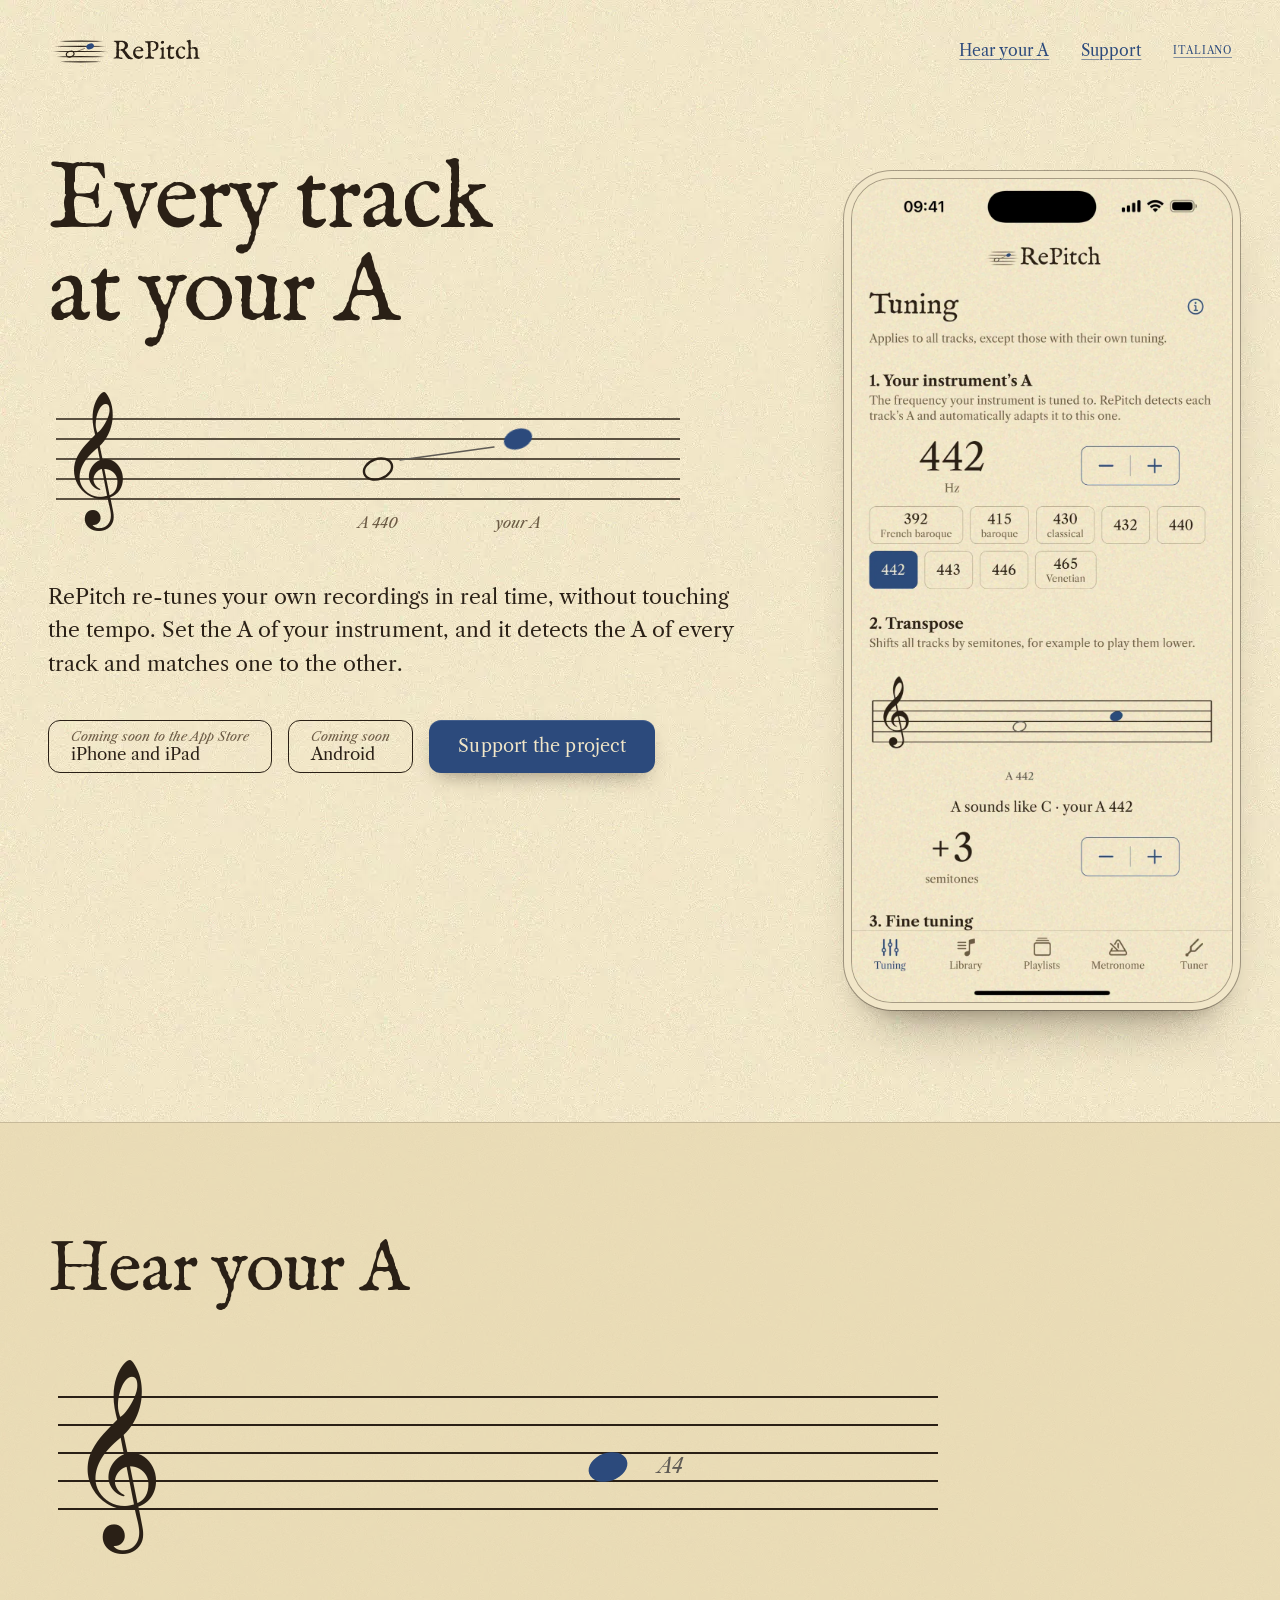
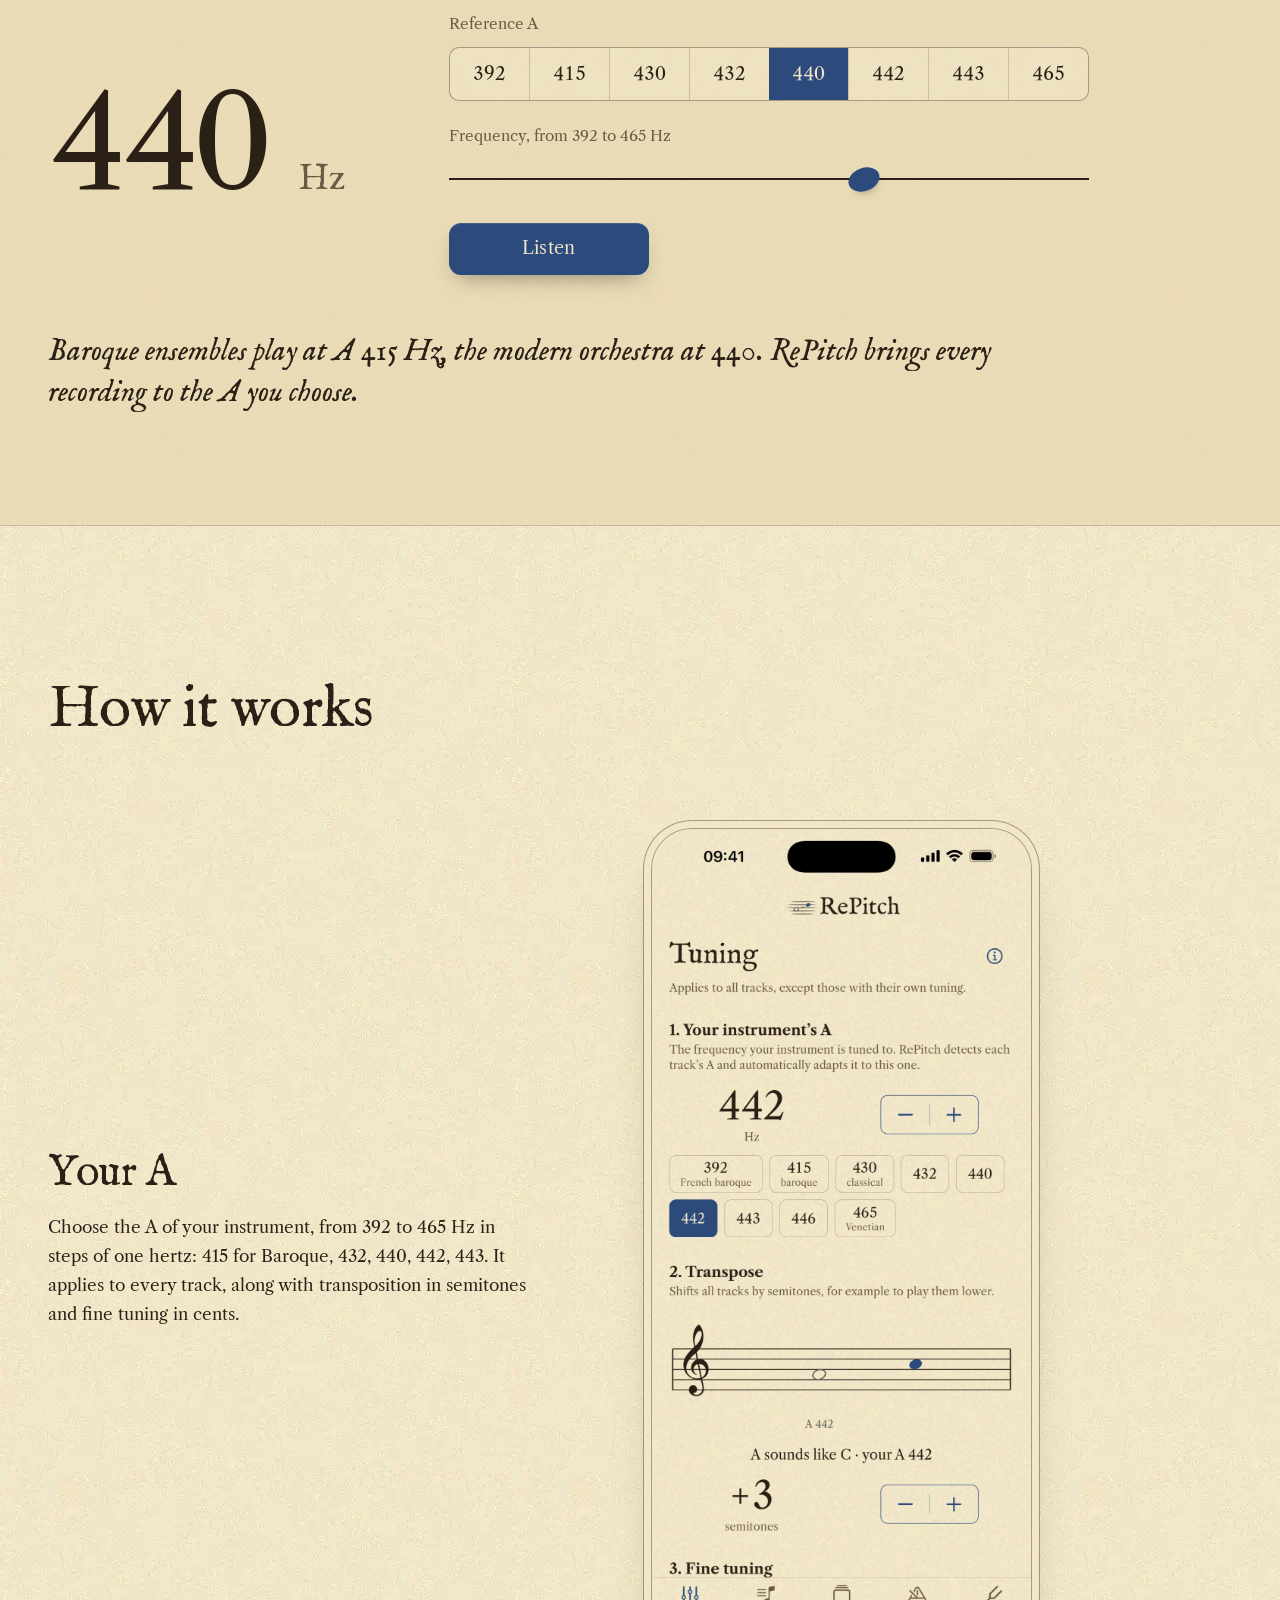
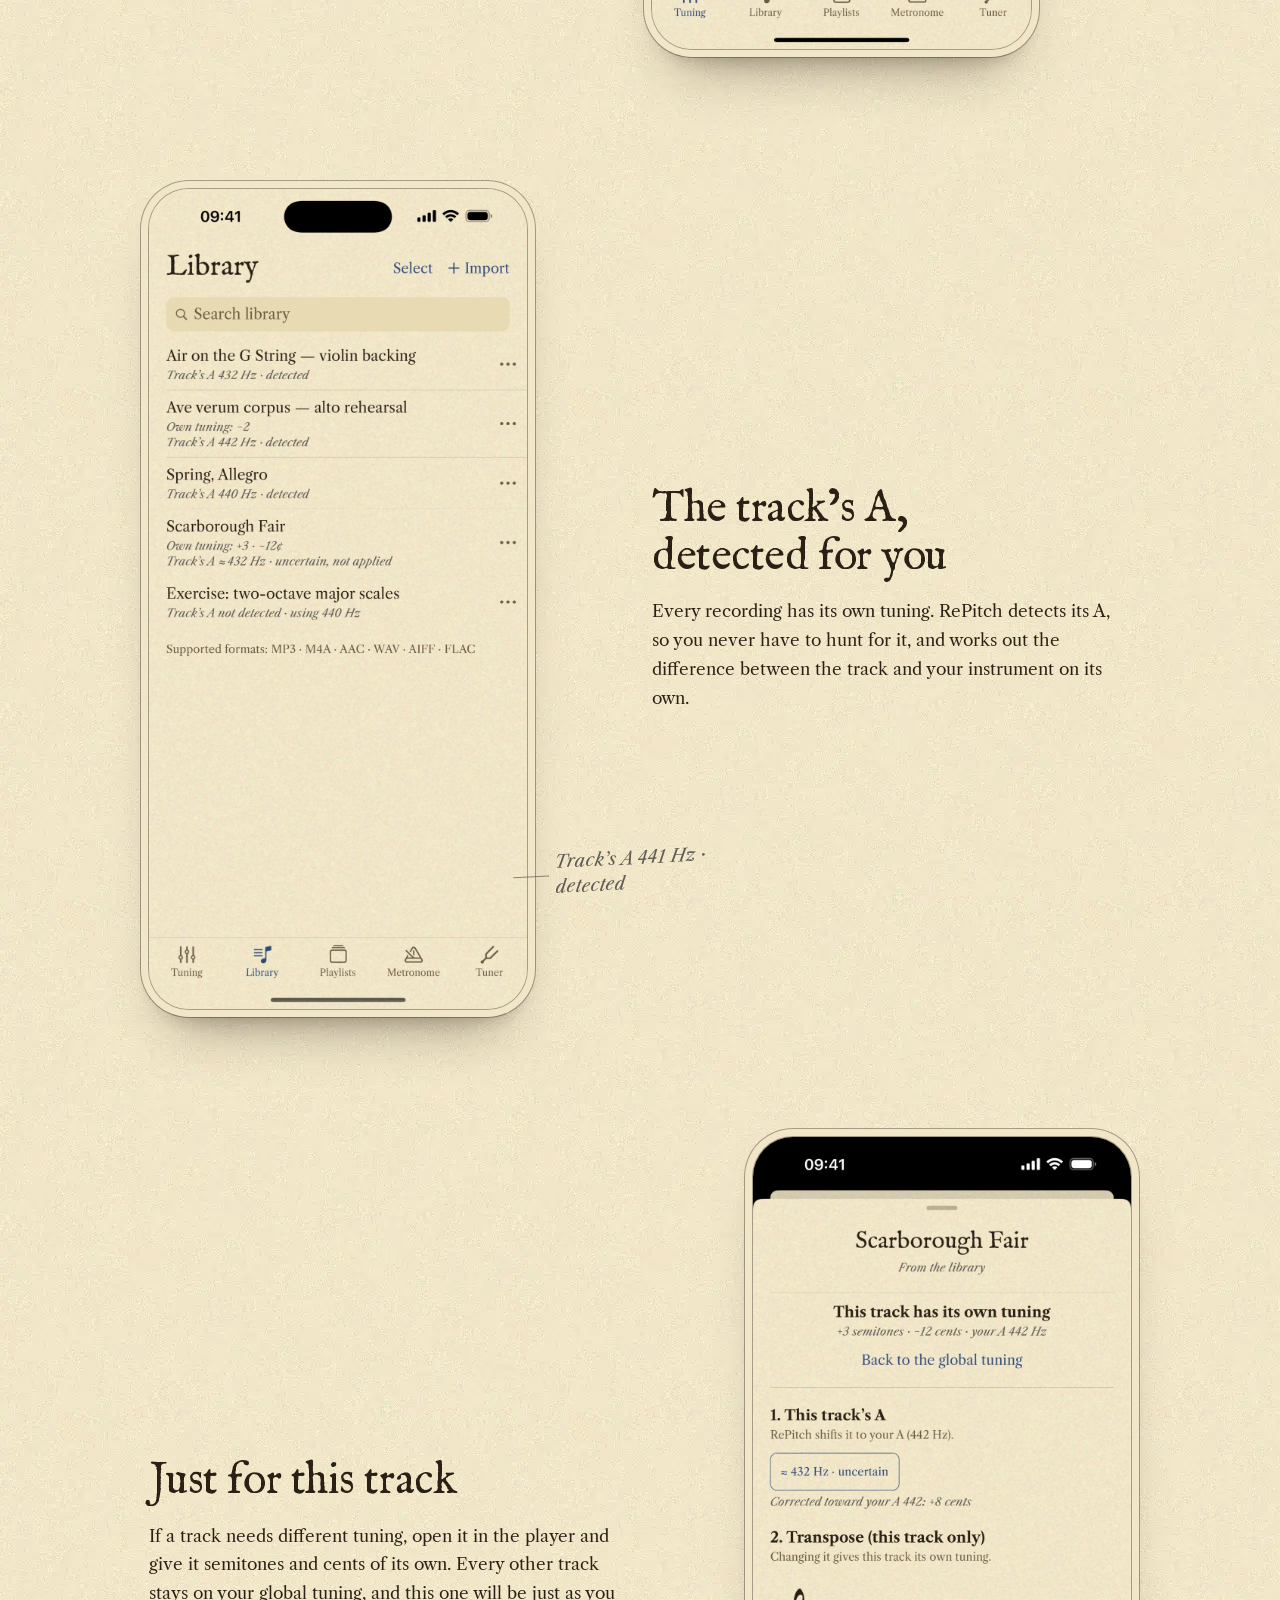
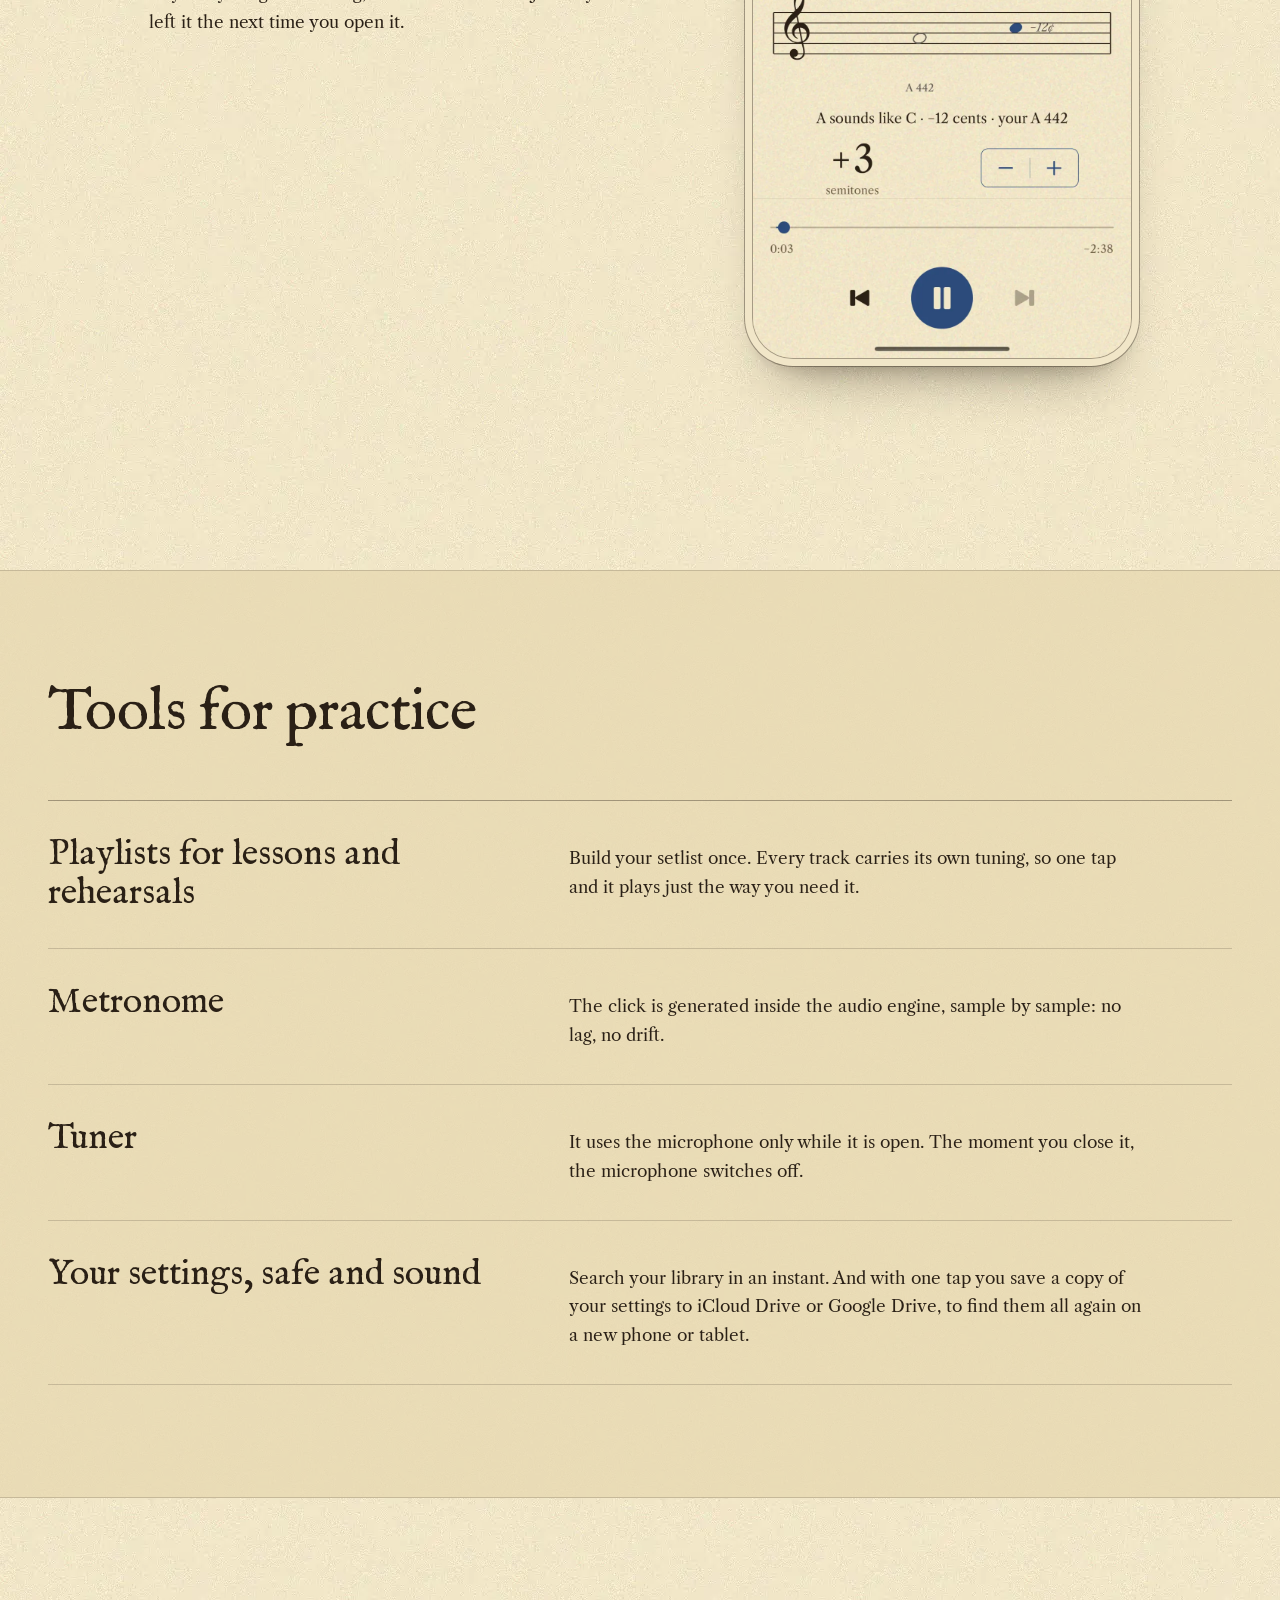
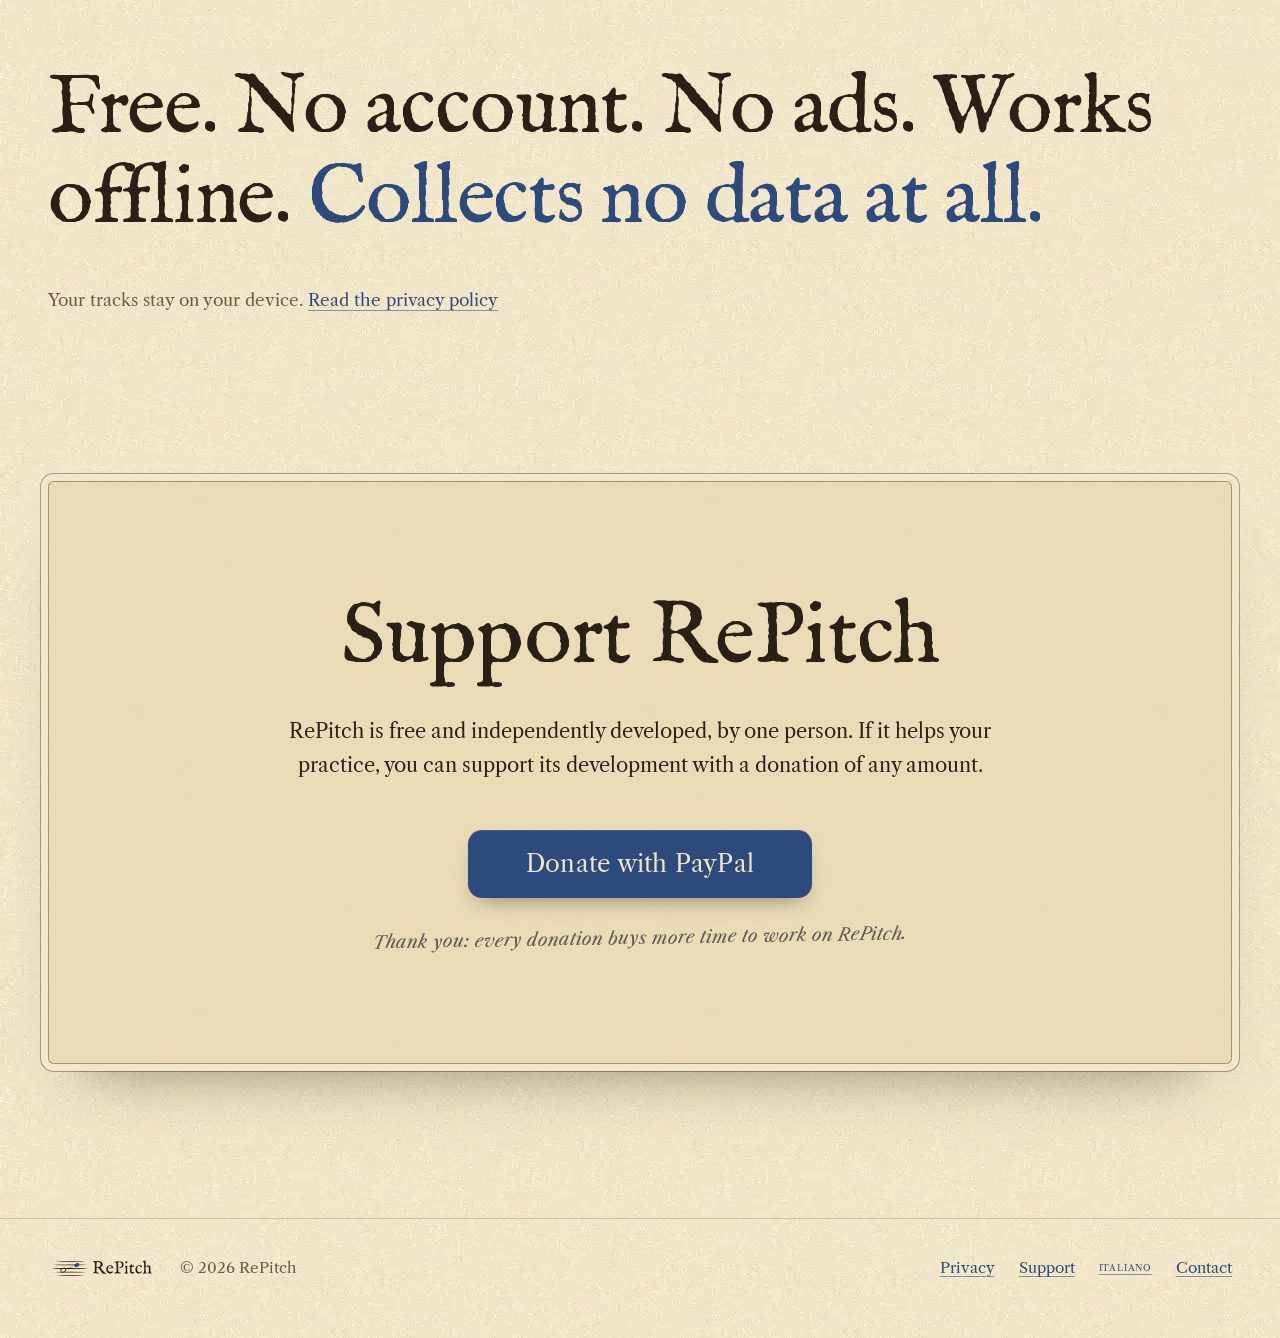
==== en/index.html @ 749bb919 "Aggiorna sito 2026-10-16" ====
<!doctype html>
<html lang="en" class="no-js">
<head>
<meta charset="utf-8">
<meta name="viewport" content="width=device-width, initial-scale=1">
<title>RePitch — Every track at your A</title>
<meta name="description" content="RePitch re-tunes your own recordings in real time, without touching the tempo. A free app for iPhone and iPad, no account needed. Coming soon to Android.">
<meta name="theme-color" content="#F1E6C8" media="(prefers-color-scheme: light)">
<meta name="theme-color" content="#1B1510" media="(prefers-color-scheme: dark)">
<meta name="color-scheme" content="light dark">

<!-- Open Graph / Twitter: social crawlers require ABSOLUTE URLs. -->
<meta property="og:type" content="website">
<meta property="og:locale" content="en_GB">
<meta property="og:locale:alternate" content="it_IT">
<meta property="og:site_name" content="RePitch">
<meta property="og:title" content="RePitch — Every track at your A">
<meta property="og:description" content="Re-tune your recordings to your instrument in real time, without touching the tempo. Coming soon to the App Store, and to Android.">
<meta property="og:url" content="https://re-pitch.it/en/">
<meta property="og:image" content="https://re-pitch.it/assets/social/og-image-en.png">
<meta property="og:image:width" content="1200">
<meta property="og:image:height" content="630">
<meta property="og:image:alt" content="Every track at your A — RePitch, coming soon to the App Store">
<meta name="twitter:card" content="summary_large_image">
<meta name="twitter:title" content="RePitch — Every track at your A">
<meta name="twitter:description" content="Re-tune your recordings to your instrument in real time, without touching the tempo.">
<meta name="twitter:image" content="https://re-pitch.it/assets/social/og-image-en.png">

<link rel="alternate" hreflang="it" href="https://re-pitch.it/">
<link rel="alternate" hreflang="en" href="https://re-pitch.it/en/">
<link rel="alternate" hreflang="x-default" href="https://re-pitch.it/en/">
<link rel="icon" href="../assets/favicon-48.png" sizes="48x48" type="image/png">
<link rel="icon" href="../assets/mark.svg" type="image/svg+xml">
<link rel="apple-touch-icon" href="../assets/apple-touch-icon.png">
<link rel="preload" href="../assets/fonts/fell.ttf" as="font" type="font/ttf" crossorigin>
<link rel="preload" href="../assets/fonts/caslon.ttf" as="font" type="font/ttf" crossorigin>
<link rel="stylesheet" href="../styles.css">
<script type="module" src="../main.js"></script>
</head>
<body>
<a class="skip" href="#contenuto">Skip to content</a>

<header class="top wrap">
  <a class="brand" href="./" aria-label="RePitch, home">
    <picture>
      <source srcset="../assets/logo-dark.svg" media="(prefers-color-scheme: dark)">
      <img src="../assets/logo.svg" alt="RePitch" width="1343" height="560">
    </picture>
  </a>
  <nav aria-label="Main">
    <a href="#ascolta">Hear your A</a>
    <a href="#sostieni">Support</a>
    <a class="lang-switch lang-top" href="../" lang="it" hreflang="it">Italiano</a>
  </nav>
</header>

<main id="contenuto">

<!-- 1. Apertura -->
<section class="hero wrap" aria-labelledby="titolo">
  <div class="hero-copy">
    <h1 id="titolo">Every track at your&nbsp;A</h1>

    <svg class="hero-staff" viewBox="0 0 640 160" role="img" aria-label="A musical staff: the note rises to the right pitch">
      <g class="lines" stroke="currentColor" stroke-width="1.6">
        <line x1="8" x2="632" y1="35" y2="35"/><line x1="8" x2="632" y1="55" y2="55"/><line x1="8" x2="632" y1="75" y2="75"/><line x1="8" x2="632" y1="95" y2="95"/><line x1="8" x2="632" y1="115" y2="115"/>
      </g>
      <text class="clef" x="22" y="115" font-size="80" fill="currentColor" aria-hidden="true">&#x1D11E;</text>
      <ellipse class="note-ref" cx="330" cy="85" rx="14.5" ry="10" transform="rotate(-20 330 85)" fill="none" stroke="currentColor" stroke-width="2.4"/>
      <line class="gliss" x1="352" y1="76" x2="446" y2="63" stroke="var(--pencil)" stroke-width="1.4" stroke-linecap="round"/>
      <g class="note-rise"><ellipse cx="470" cy="55" rx="14.5" ry="10" transform="rotate(-20 470 55)" fill="var(--blue)"/></g>
      <text class="staff-label" x="330" y="144" text-anchor="middle" font-size="15" fill="var(--sepia)">A 440</text>
      <text class="staff-label" x="470" y="144" text-anchor="middle" font-size="15" fill="var(--sepia)">your A</text>
    </svg>

    <p class="lead">RePitch re-tunes your own recordings in real time, without touching the tempo. Set the A of your instrument, and it detects the A of every track and matches one to the other.</p>

    <div class="actions">
      <p class="badge" role="note">
        <span class="badge-small">Coming soon to the App Store</span>
        <span class="badge-big">iPhone and iPad</span>
      </p>
      <p class="badge" role="note">
        <span class="badge-small">Coming soon</span>
        <span class="badge-big">Android</span>
      </p>
      <a class="btn btn-solid" href="https://paypal.me/matteofrige459" data-donate rel="noopener">Support the project</a>
    </div>
  </div>

  <figure class="phone hero-phone">
    <div class="frame">
      <picture>
        <source srcset="../assets/en-intonazione-tab-dark.webp" media="(prefers-color-scheme: dark)">
        <img src="../assets/en-intonazione-tab-light.webp" width="1000" height="2173" alt="RePitch’s Tuning screen: your A at 442 Hz, the reference presets, the staff and a transposition of +3 semitones." fetchpriority="high">
      </picture>
    </div>
  </figure>
</section>

<!-- 2. Firma interattiva -->
<section id="ascolta" class="sign band" aria-labelledby="t-ascolta" data-la>
  <div class="wrap">
    <h2 id="t-ascolta">Hear your&nbsp;A</h2>

    <svg class="sign-staff" viewBox="0 0 900 232" role="img" aria-label="A staff with a treble clef and the note A">
      <g stroke="currentColor" stroke-width="2">
        <line x1="10" x2="890" y1="50" y2="50"/><line x1="10" x2="890" y1="78" y2="78"/><line x1="10" x2="890" y1="106" y2="106"/><line x1="10" x2="890" y1="134" y2="134"/><line x1="10" x2="890" y1="162" y2="162"/>
      </g>
      <text class="clef" x="34" y="162" font-size="112" fill="currentColor" aria-hidden="true">&#x1D11E;</text>
      <g data-la-note>
        <ellipse cx="560" cy="120" rx="20" ry="14" transform="rotate(-20 560 120)" fill="var(--blue)"/>
        <text class="staff-label" x="610" y="126" font-size="20" fill="var(--pencil)" font-style="italic">A4</text>
      </g>
    </svg>

    <div class="sign-ui">
      <div class="sign-value">
        <output for="la-slider" data-la-value aria-live="off">440</output>
        <span class="unit">Hz</span>
      </div>

      <div class="sign-controls">
        <fieldset class="presets">
          <legend>Reference A</legend>
          <div class="seg">
            <input type="radio" name="la-preset" id="p392" value="392"><label for="p392">392</label>
            <input type="radio" name="la-preset" id="p415" value="415"><label for="p415">415</label>
            <input type="radio" name="la-preset" id="p430" value="430"><label for="p430">430</label>
            <input type="radio" name="la-preset" id="p432" value="432"><label for="p432">432</label>
            <input type="radio" name="la-preset" id="p440" value="440" checked><label for="p440">440</label>
            <input type="radio" name="la-preset" id="p442" value="442"><label for="p442">442</label>
            <input type="radio" name="la-preset" id="p443" value="443"><label for="p443">443</label>
            <input type="radio" name="la-preset" id="p465" value="465"><label for="p465">465</label>
          </div>
        </fieldset>

        <div class="slider-row">
          <label for="la-slider">Frequency, from 392 to 465 Hz</label>
          <input id="la-slider" data-la-slider type="range" min="392" max="465" step="1" value="440">
        </div>

        <button type="button" class="btn btn-solid btn-play js-only" data-la-play data-label-play="Listen" data-label-stop="Stop" aria-pressed="false">Listen</button>
      </div>
    </div>

    <p class="sign-line">Baroque ensembles play at A 415 Hz, the modern orchestra at 440. RePitch brings every recording to the A you choose.</p>
  </div>
</section>

<!-- 3. Come funziona -->
<section id="come-funziona" class="steps wrap" aria-labelledby="t-come">
  <h2 id="t-come" class="section-title">How it works</h2>

  <article class="step step-a">
    <div class="step-text">
      <h3>Your A</h3>
      <p>Choose the A of your instrument, from 392 to 465&nbsp;Hz in steps of one hertz: 415 for Baroque, 432, 440, 442, 443. It applies to every track, along with transposition in semitones and fine tuning in cents.</p>
    </div>
    <figure class="phone">
      <div class="frame">
        <picture>
          <source srcset="../assets/en-intonazione-tab-dark.webp" media="(prefers-color-scheme: dark)">
          <img src="../assets/en-intonazione-tab-light.webp" width="1000" height="2173" alt="The reference A of 442 Hz selected on the Tuning screen." loading="lazy">
        </picture>
      </div>
    </figure>
  </article>

  <article class="step step-b">
    <figure class="phone">
      <div class="frame">
        <picture>
          <source srcset="../assets/en-libreria-dark.webp" media="(prefers-color-scheme: dark)">
          <img src="../assets/en-libreria-light.webp" width="1000" height="2173" alt="RePitch’s Library with the imported tracks and, next to each one, the A detected in that track." loading="lazy">
        </picture>
      </div>
      <p class="pencil pencil-note" aria-hidden="false">Track’s A 441&nbsp;Hz · detected</p>
    </figure>
    <div class="step-text">
      <h3>The track’s A, detected for you</h3>
      <p>Every recording has its own tuning. RePitch detects its A, so you never have to hunt for it, and works out the difference between the track and your instrument on its own.</p>
    </div>
  </article>

  <article class="step step-c">
    <div class="step-text">
      <h3>Just for this track</h3>
      <p>If a track needs different tuning, open it in the player and give it semitones and cents of its own. Every other track stays on your global tuning, and this one will be just as you left it the next time you open it.</p>
    </div>
    <figure class="phone">
      <div class="frame">
        <picture>
          <source srcset="../assets/en-player-dark.webp" media="(prefers-color-scheme: dark)">
          <img src="../assets/en-player-light.webp" width="1000" height="2173" alt="The player for a track with its own settings: its detected A of about 432 Hz (uncertain), transposed +3 semitones and −12 cents." loading="lazy">
        </picture>
      </div>
    </figure>
  </article>
</section>

<!-- 4. Tools for practice -->
<section class="tools band" aria-labelledby="t-studio">
  <div class="wrap">
    <h2 id="t-studio" class="section-title">Tools for practice</h2>
    <dl class="ledger">
      <div>
        <dt>Playlists for lessons and rehearsals</dt>
        <dd>Build your setlist once. Every track carries its own tuning, so one tap and it plays just the way you need it.</dd>
      </div>
      <div>
        <dt>Metronome</dt>
        <dd>The click is generated inside the audio engine, sample by sample: no lag, no drift.</dd>
      </div>
      <div>
        <dt>Tuner</dt>
        <dd>It uses the microphone only while it is open. The moment you close it, the microphone switches off.</dd>
      </div>
      <div>
        <dt>Your settings, safe and sound</dt>
        <dd>Search your library in an instant. And with one tap you save a copy of your settings to iCloud Drive or Google Drive, to find them all again on a new phone or tablet.</dd>
      </div>
    </dl>
  </div>
</section>

<!-- 5. Rispetto -->
<section class="respect wrap" aria-labelledby="t-rispetto">
  <h2 id="t-rispetto" class="visually-hidden">How RePitch treats you</h2>
  <p class="respect-big">Free. No account. No ads. Works offline. <span>Collects no data at all.</span></p>
  <p class="respect-small">Your tracks stay on your device. <a href="privacy.html">Read the privacy policy</a></p>
</section>

<!-- 6. Support -->
<section id="sostieni" class="support wrap" aria-labelledby="t-sostieni">
  <div class="plaque">
    <h2 id="t-sostieni">Support RePitch</h2>
    <p class="support-text">RePitch is free and independently developed, by one person. If it helps your practice, you can support its development with a donation of any amount.</p>
    <a class="btn btn-solid btn-big" href="https://paypal.me/matteofrige459" data-donate rel="noopener">Donate with PayPal</a>
    <p class="pencil">Thank you: every donation buys more time to work on RePitch.</p>
  </div>
</section>

</main>

<footer class="foot wrap">
  <a class="brand brand-small" href="./" aria-label="RePitch, home">
    <picture>
      <source srcset="../assets/logo-dark.svg" media="(prefers-color-scheme: dark)">
      <img src="../assets/logo.svg" alt="RePitch" width="1343" height="560" loading="lazy">
    </picture>
  </a>
  <p>© 2026 RePitch</p>
  <nav aria-label="Legal and contact">
    <a href="privacy.html">Privacy</a>
    <a href="support.html">Support</a>
    <a class="lang-switch" href="../" lang="it" hreflang="it">Italiano</a>
    <a href="mailto:info@re-pitch.it" data-contact>Contact</a>
  </nav>
</footer>

</body>
</html>
---- styles.css ----
/* RePitch — carta da musica invecchiata, inchiostro d'incisione, un solo accento blu Henle. */
@font-face { font-family: "IM Fell English"; src: url(assets/fonts/fell.ttf) format("truetype"); font-weight: 400; font-style: normal; font-display: swap; }
@font-face { font-family: "IM Fell English"; src: url(assets/fonts/fell-italic.ttf) format("truetype"); font-weight: 400; font-style: italic; font-display: swap; }
@font-face { font-family: "Libre Caslon Text"; src: url(assets/fonts/caslon.ttf) format("truetype"); font-weight: 400; font-style: normal; font-display: swap; }
@font-face { font-family: "Libre Caslon Text"; src: url(assets/fonts/caslon-italic.ttf) format("truetype"); font-weight: 400; font-style: italic; font-display: swap; }
@font-face { font-family: "Libre Caslon Text"; src: url(assets/fonts/caslon-bold.ttf) format("truetype"); font-weight: 700; font-style: normal; font-display: swap; }
@font-face { font-family: "Noto Music"; src: url(assets/fonts/music.ttf) format("truetype"); font-display: block; }

:root {
  --paper: #F1E6C8;
  --plate: #E8D9B3;
  --ink: #2A2016;
  --sepia: #6B5A44;
  --blue: #2C4A7C;
  --on-blue: #F1E6C8;
  --pencil: #5E5A54;
  --rule: rgba(42, 32, 22, .38);
  --rule-soft: rgba(42, 32, 22, .18);
  --shadow: rgba(42, 32, 22, .5);
  --grain: url(assets/grain-light.webp);

  --fell: "IM Fell English", "Iowan Old Style", Georgia, serif;
  --caslon: "Libre Caslon Text", "Iowan Old Style", Georgia, serif;
  --gutter: clamp(16px, 4vw, 48px);
  --max: 1240px;
  --ease: cubic-bezier(.16, 1, .3, 1);
  color-scheme: light;
}
@media (prefers-color-scheme: dark) {
  :root {
    --paper: #1B1510;
    --plate: #261E16;
    --ink: #EBDDBA;
    --sepia: #B5A584;
    --blue: #9DB4DD;
    --on-blue: #1B1510;
    --pencil: #A39C90;
    --rule: rgba(235, 221, 186, .34);
    --rule-soft: rgba(235, 221, 186, .16);
    --shadow: rgba(0, 0, 0, .75);
    --grain: url(assets/grain-dark.webp);
    color-scheme: dark;
  }
}

*, *::before, *::after { box-sizing: border-box; }
html { -webkit-text-size-adjust: 100%; scroll-behavior: smooth; scroll-padding-top: 24px; scrollbar-color: var(--sepia) var(--paper); scrollbar-width: thin; }
body {
  margin: 0;
  background: var(--paper) var(--grain) repeat top left / 512px 512px;
  color: var(--ink);
  font: 400 1.0625rem/1.7 var(--caslon);
  font-variant-numeric: lining-nums;
  overflow-x: hidden;
  text-rendering: optimizeLegibility;
}
img, svg { display: block; max-width: 100%; height: auto; }
.visually-hidden { position: absolute; width: 1px; height: 1px; overflow: hidden; clip-path: inset(50%); white-space: nowrap; }
.wrap { width: 100%; max-width: calc(var(--max) + 2 * var(--gutter)); margin-inline: auto; padding-inline: var(--gutter); }

/* Superfici del browser, tematizzate */
::selection { background: var(--blue); color: var(--on-blue); }
:focus-visible { outline: 2px solid var(--blue); outline-offset: 4px; border-radius: 3px; }
a { color: var(--blue); text-decoration-line: underline; text-decoration-thickness: 1px; text-underline-offset: .22em; text-decoration-color: color-mix(in srgb, var(--blue) 55%, transparent); }
a:hover { text-decoration-thickness: 2px; text-decoration-color: currentColor; }
.skip { position: absolute; left: var(--gutter); top: -60px; background: var(--blue); color: var(--on-blue); padding: .6em 1em; z-index: 10; text-decoration: none; }
.skip:focus { top: 12px; }

h1, h2, h3 { font-family: var(--fell); font-weight: 400; margin: 0; text-wrap: balance; letter-spacing: -.01em; }
p { margin: 0; }

/* --- Testata -------------------------------------------------------------- */
.top { display: flex; align-items: center; justify-content: space-between; gap: 16px; padding-block: 20px 8px; }
.brand { display: block; width: clamp(120px, 14vw, 152px); text-decoration: none; }
.brand img { width: 100%; }
.brand-small { width: 104px; }
.top nav { display: flex; gap: clamp(14px, 3vw, 32px); font-size: .98rem; }

/* Selettore di lingua: nella testata sparisce sugli schermi stretti (resta nel piede). */
.lang-switch { letter-spacing: .06em; font-size: .88em; font-variant-caps: all-small-caps; }
@media (max-width: 560px) { .top .lang-top { display: none; } }

/* --- Bottoni ---------------------------------------------------------------- */
.btn {
  display: inline-flex; align-items: center; justify-content: center;
  min-height: 52px; padding: .55em 1.6em;
  font: 400 1.125rem/1.2 var(--caslon); letter-spacing: .01em;
  border: 0; border-radius: 12px; cursor: pointer; text-decoration: none;
  transition: transform .35s var(--ease), box-shadow .35s var(--ease), background-color .2s;
}
.btn-solid { background: var(--blue); color: var(--on-blue); box-shadow: 0 1px 0 rgba(255,255,255,.12) inset, 0 10px 22px -10px var(--shadow); }
.btn-solid:hover { transform: translateY(-2px); box-shadow: 0 1px 0 rgba(255,255,255,.12) inset, 0 16px 28px -12px var(--shadow); text-decoration: none; }
.btn-solid:active { transform: translateY(0); box-shadow: 0 6px 12px -8px var(--shadow); }
.btn-solid:focus-visible { outline-color: var(--ink); }
.btn-big { min-height: 68px; padding-inline: 2.4em; font-size: clamp(1.25rem, 3vw, 1.5rem); border-radius: 14px; }

/* Stato "presto disponibile": un'etichetta, non un download */
.badge { display: inline-flex; flex-direction: column; justify-content: center; min-height: 52px; padding: .45em 1.3em; border: 1px solid var(--ink); border-radius: 12px; line-height: 1.2; color: var(--ink); cursor: default; user-select: none; }
.badge-small { font-style: italic; font-size: .8rem; color: var(--sepia); }
.badge-big { font-size: 1.05rem; }

/* --- Apertura -------------------------------------------------------------- */
.hero { display: grid; gap: clamp(32px, 6vw, 72px); padding-block: clamp(32px, 6vw, 72px) clamp(64px, 10vw, 128px); align-items: start; }
.hero h1 { font-size: clamp(3.25rem, 11.5vw, 6rem); line-height: .96; letter-spacing: -.02em; max-width: 9em; }
.hero-staff { margin-top: clamp(28px, 4vw, 44px); width: 100%; max-width: 640px; color: var(--ink); overflow: visible; }
.hero-staff .clef, .sign-staff .clef { font-family: "Noto Music", serif; }
.hero-staff .staff-label, .sign-staff .staff-label { font-family: var(--caslon); font-style: italic; }
.lead { margin-top: clamp(24px, 3vw, 36px); font-size: clamp(1.125rem, 2.2vw, 1.3125rem); line-height: 1.6; max-width: 36em; color: var(--ink); }
.actions { margin-top: clamp(28px, 4vw, 40px); display: flex; flex-wrap: wrap; gap: 14px 16px; align-items: stretch; }
.hero-phone { justify-self: center; width: min(78%, 360px); }

/* Cornice sottile incisa */
.phone { margin: 0; }
.frame {
  border-radius: 40px; overflow: hidden; background: var(--plate);
  box-shadow:
    0 0 0 1px var(--rule),
    0 0 0 8px var(--paper),
    0 0 0 9px var(--rule),
    0 36px 56px -26px var(--shadow),
    0 14px 24px -14px var(--shadow);
}
.frame img { width: 100%; height: auto; aspect-ratio: 1000 / 2166; }

/* L'unico movimento d'autore: la nota sale fino all'altezza giusta */
@keyframes rise { from { transform: translateY(30px); } to { transform: translateY(0); } }
@keyframes ink-in { from { opacity: 0; } to { opacity: 1; } }
.hero-staff .note-rise { animation: rise 1.7s var(--ease) .45s both; }
.hero-staff .gliss { animation: ink-in .9s ease-out 1.5s both; }
@media (prefers-reduced-motion: reduce) {
  .hero-staff .note-rise, .hero-staff .gliss { animation: none; }
  html { scroll-behavior: auto; }
  .btn { transition: none; }
}

@media (min-width: 900px) {
  .hero { grid-template-columns: minmax(0, 7fr) minmax(0, 4fr); column-gap: clamp(48px, 7vw, 112px); padding-top: clamp(40px, 5vw, 72px); }
  .hero-phone { width: 100%; max-width: 380px; justify-self: end; margin-top: 16px; transform: translateY(8px); }
}

/* --- Sezioni a fascia (piastra) ------------------------------------------------ */
.band { background: color-mix(in srgb, var(--plate) 82%, transparent); border-block: 1px solid var(--rule-soft); }
.section-title { font-size: clamp(2.25rem, 6.5vw, 3.75rem); line-height: 1.02; }

/* --- Ascolta il tuo La --------------------------------------------------------------------------- */
.sign { padding-block: clamp(56px, 9vw, 112px); }
.sign h2 { font-size: clamp(2.5rem, 8vw, 4.5rem); line-height: 1; }
.sign-staff { width: 100%; max-width: 900px; margin: clamp(20px, 4vw, 40px) 0 0; color: var(--ink); overflow: visible; }
.sign-ui { display: grid; gap: clamp(24px, 4vw, 48px); margin-top: clamp(16px, 3vw, 32px); align-items: center; }
.sign-value { display: flex; align-items: baseline; gap: .25em; line-height: .9; }
.sign-value output { font-family: var(--caslon); font-variant-numeric: lining-nums tabular-nums; font-size: clamp(4.5rem, 20vw, 8rem); letter-spacing: -.03em; min-width: 3ch; }
.sign-value .unit { font-family: var(--fell); font-size: clamp(1.5rem, 5vw, 2.25rem); color: var(--sepia); }
.sign-controls { display: grid; gap: 22px; max-width: 640px; }
fieldset { margin: 0; padding: 0; border: 0; min-width: 0; }
legend { padding: 0; margin-bottom: 10px; font-size: .95rem; color: var(--sepia); }

/* Segmenti come nell'app: la scelta attiva è piena di blu */
.seg { position: relative; display: grid; grid-template-columns: repeat(4, 1fr); border: 1px solid var(--rule); border-radius: 10px; overflow: hidden; background: color-mix(in srgb, var(--paper) 60%, transparent); }
.seg input { position: absolute; opacity: 0; pointer-events: none; }
.seg label { display: flex; align-items: center; justify-content: center; min-height: 52px; font-variant-numeric: lining-nums tabular-nums; font-size: 1.125rem; cursor: pointer; border-top: 1px solid var(--rule-soft); border-left: 1px solid var(--rule-soft); transition: background-color .2s, color .2s; user-select: none; }
.seg label:nth-of-type(-n+4) { border-top: 0; }
.seg label:nth-of-type(4n+1) { border-left: 0; }
.seg label:hover { background: color-mix(in srgb, var(--blue) 12%, transparent); }
.seg input:checked + label { background: var(--blue); color: var(--on-blue); }
.seg input:focus-visible + label { outline: 2px solid var(--ink); outline-offset: -4px; border-radius: 6px; }
@media (min-width: 640px) {
  .seg { grid-template-columns: repeat(8, 1fr); }
  .seg label { border-top: 0; border-left: 1px solid var(--rule-soft); }
  .seg label:first-of-type { border-left: 0; }
}

.slider-row { display: grid; gap: 8px; }
.slider-row label { font-size: .95rem; color: var(--sepia); }
input[type=range] { -webkit-appearance: none; appearance: none; width: 100%; height: 44px; background: transparent; cursor: pointer; margin: 0; }
input[type=range]::-webkit-slider-runnable-track { height: 2px; background: var(--ink); }
input[type=range]::-moz-range-track { height: 2px; background: var(--ink); }
input[type=range]::-webkit-slider-thumb { -webkit-appearance: none; width: 32px; height: 23px; margin-top: -10.5px; border-radius: 50%; background: var(--blue); border: 0; box-shadow: 0 6px 10px -6px var(--shadow); transform: rotate(-20deg); }
input[type=range]::-moz-range-thumb { width: 32px; height: 23px; border-radius: 50%; background: var(--blue); border: 0; box-shadow: 0 6px 10px -6px var(--shadow); }
input[type=range]:focus-visible { outline: 2px solid var(--blue); outline-offset: 2px; }
.btn-play { justify-self: start; min-width: 200px; }
.no-js .js-only { display: none; }
.sign-line { margin-top: clamp(32px, 5vw, 56px); max-width: 34em; font-family: var(--fell); font-size: clamp(1.4rem, 3.4vw, 1.9rem); line-height: 1.35; font-style: italic; color: var(--ink); }
@media (min-width: 900px) {
  .sign-ui { grid-template-columns: auto 1fr; column-gap: clamp(48px, 8vw, 120px); }
}

/* --- Come funziona --------------------------------------------------------------------------- */
.steps { padding-block: clamp(72px, 12vw, 160px) clamp(32px, 6vw, 72px); }
.steps .section-title { margin-bottom: clamp(40px, 7vw, 88px); }
.step { display: grid; gap: 28px; margin-bottom: clamp(64px, 11vw, 140px); align-items: center; }
.step h3 { font-size: clamp(1.9rem, 5vw, 2.75rem); line-height: 1.08; margin-bottom: 16px; }
.step-text p { max-width: 34em; }
.step .phone { width: min(78%, 340px); justify-self: center; position: relative; }
.pencil { font-style: italic; color: var(--pencil); transform: rotate(-1.5deg); transform-origin: left center; font-size: 1.1rem; line-height: 1.4; }
.pencil-note { margin-top: 28px; text-align: center; transform-origin: center; }
.pencil-note::before { content: ""; display: block; width: 1px; height: 22px; margin: 0 auto 8px; background: var(--pencil); opacity: .7; transform: rotate(8deg); }
@media (min-width: 900px) {
  .step { grid-template-columns: repeat(12, 1fr); column-gap: 24px; }
  .step-text { align-self: center; }
  .step-a .step-text { grid-column: 1 / span 5; grid-row: 1; }
  .step-a .phone { grid-column: 7 / span 4; grid-row: 1; width: 100%; justify-self: stretch; }
  .step-b .phone { grid-column: 2 / span 4; grid-row: 1; width: 100%; justify-self: stretch; }
  .step-b .step-text { grid-column: 7 / span 5; grid-row: 1; }
  .step-c .step-text { grid-column: 2 / span 5; grid-row: 1; }
  .step-c .phone { grid-column: 8 / span 4; grid-row: 1; width: 100%; justify-self: stretch; }
  .step-b { margin-block: clamp(80px, 10vw, 140px); }
  .step-b .pencil-note { position: absolute; left: 100%; bottom: 14%; width: 11em; margin: 0 0 0 28px; text-align: left; transform: rotate(-3deg); }
  .step-b .pencil-note::before { display: none; }
  .step-b .pencil-note::after { content: ""; position: absolute; right: 100%; top: 50%; width: 36px; height: 1px; margin-right: 6px; background: var(--pencil); opacity: .7; }
}

/* --- Strumenti per lo studio ---------------------------------------------------------------------- */
.tools { padding-block: clamp(56px, 9vw, 112px); }
.ledger { margin: clamp(32px, 5vw, 56px) 0 0; border-top: 1px solid var(--rule); }
.ledger > div { display: grid; gap: 8px 48px; padding-block: clamp(22px, 3vw, 34px); border-bottom: 1px solid var(--rule-soft); }
.ledger dt { font-family: var(--fell); font-size: clamp(1.6rem, 3.6vw, 2.25rem); line-height: 1.1; }
.ledger dd { margin: 0; max-width: 34em; }
@media (min-width: 900px) { .ledger > div { grid-template-columns: 5fr 7fr; align-items: baseline; } }

/* --- Rispetto ---------------------------------------------------------------------------------------- */
.respect { padding-block: clamp(80px, 13vw, 176px); }
.respect-big { font-family: var(--fell); font-size: clamp(2.25rem, 7.6vw, 5.25rem); line-height: 1.08; letter-spacing: -.015em; max-width: 14em; text-wrap: balance; }
.respect-big span { color: var(--blue); }
.respect-small { margin-top: clamp(24px, 4vw, 40px); color: var(--sepia); }

/* --- Sostieni ----------------------------------------------------------------------------------------- */
.support { padding-block: 0 clamp(72px, 12vw, 160px); }
.plaque {
  position: relative; text-align: center; padding: clamp(44px, 9vw, 112px) clamp(20px, 6vw, 80px);
  background: color-mix(in srgb, var(--plate) 78%, transparent);
  border: 1px solid var(--rule); border-radius: 6px;
  box-shadow: 0 0 0 7px var(--paper), 0 0 0 8px var(--rule), 0 40px 60px -36px var(--shadow);
}
.plaque h2 { font-size: clamp(2.75rem, 9vw, 5.5rem); line-height: 1; }
.support-text { max-width: 36em; margin: clamp(20px, 3vw, 32px) auto clamp(32px, 5vw, 48px); font-size: clamp(1.125rem, 2.2vw, 1.25rem); }
.plaque .pencil { margin-top: 28px; transform-origin: center; transform: rotate(-1deg); }

/* --- Piede ------------------------------------------------------------------------------------------------------- */
.foot { display: flex; flex-wrap: wrap; align-items: center; gap: 16px 28px; padding-block: 28px 48px; border-top: 1px solid var(--rule-soft); font-size: .95rem; color: var(--sepia); }
.foot nav { display: flex; gap: 24px; margin-left: auto; }

/* --- Pagina privacy ------------------------------------------------------------------------------------------- */
.doc { padding-block: clamp(32px, 6vw, 72px) clamp(56px, 9vw, 112px); }
.doc > * { max-width: 40rem; }
.doc h1 { font-size: clamp(3rem, 9vw, 4.5rem); line-height: 1; }
.doc h2 { font-size: clamp(1.6rem, 4vw, 2.1rem); margin: clamp(32px, 5vw, 48px) 0 10px; }
.doc-date { color: var(--sepia); font-style: italic; margin-top: 10px; }
.doc-lead { font-family: var(--fell); font-size: clamp(1.4rem, 3.5vw, 1.8rem); line-height: 1.35; margin-top: clamp(24px, 4vw, 36px); }

/* --- Domande frequenti (pagina supporto) ----------------------------------------------------------------------- */
.faq { border-top: 1px solid var(--rule); max-width: 40rem; }
.faq details { border-bottom: 1px solid var(--rule-soft); padding-block: 14px; }
.faq summary { cursor: pointer; font-family: var(--fell); font-size: clamp(1.2rem, 3vw, 1.45rem); line-height: 1.25; }
.faq summary:focus-visible { outline: 2px solid var(--blue); outline-offset: 4px; }
.faq details p { margin-top: 10px; }

@media (max-width: 420px) {
  .actions > * { width: 100%; }
  .badge { align-items: flex-start; }
}
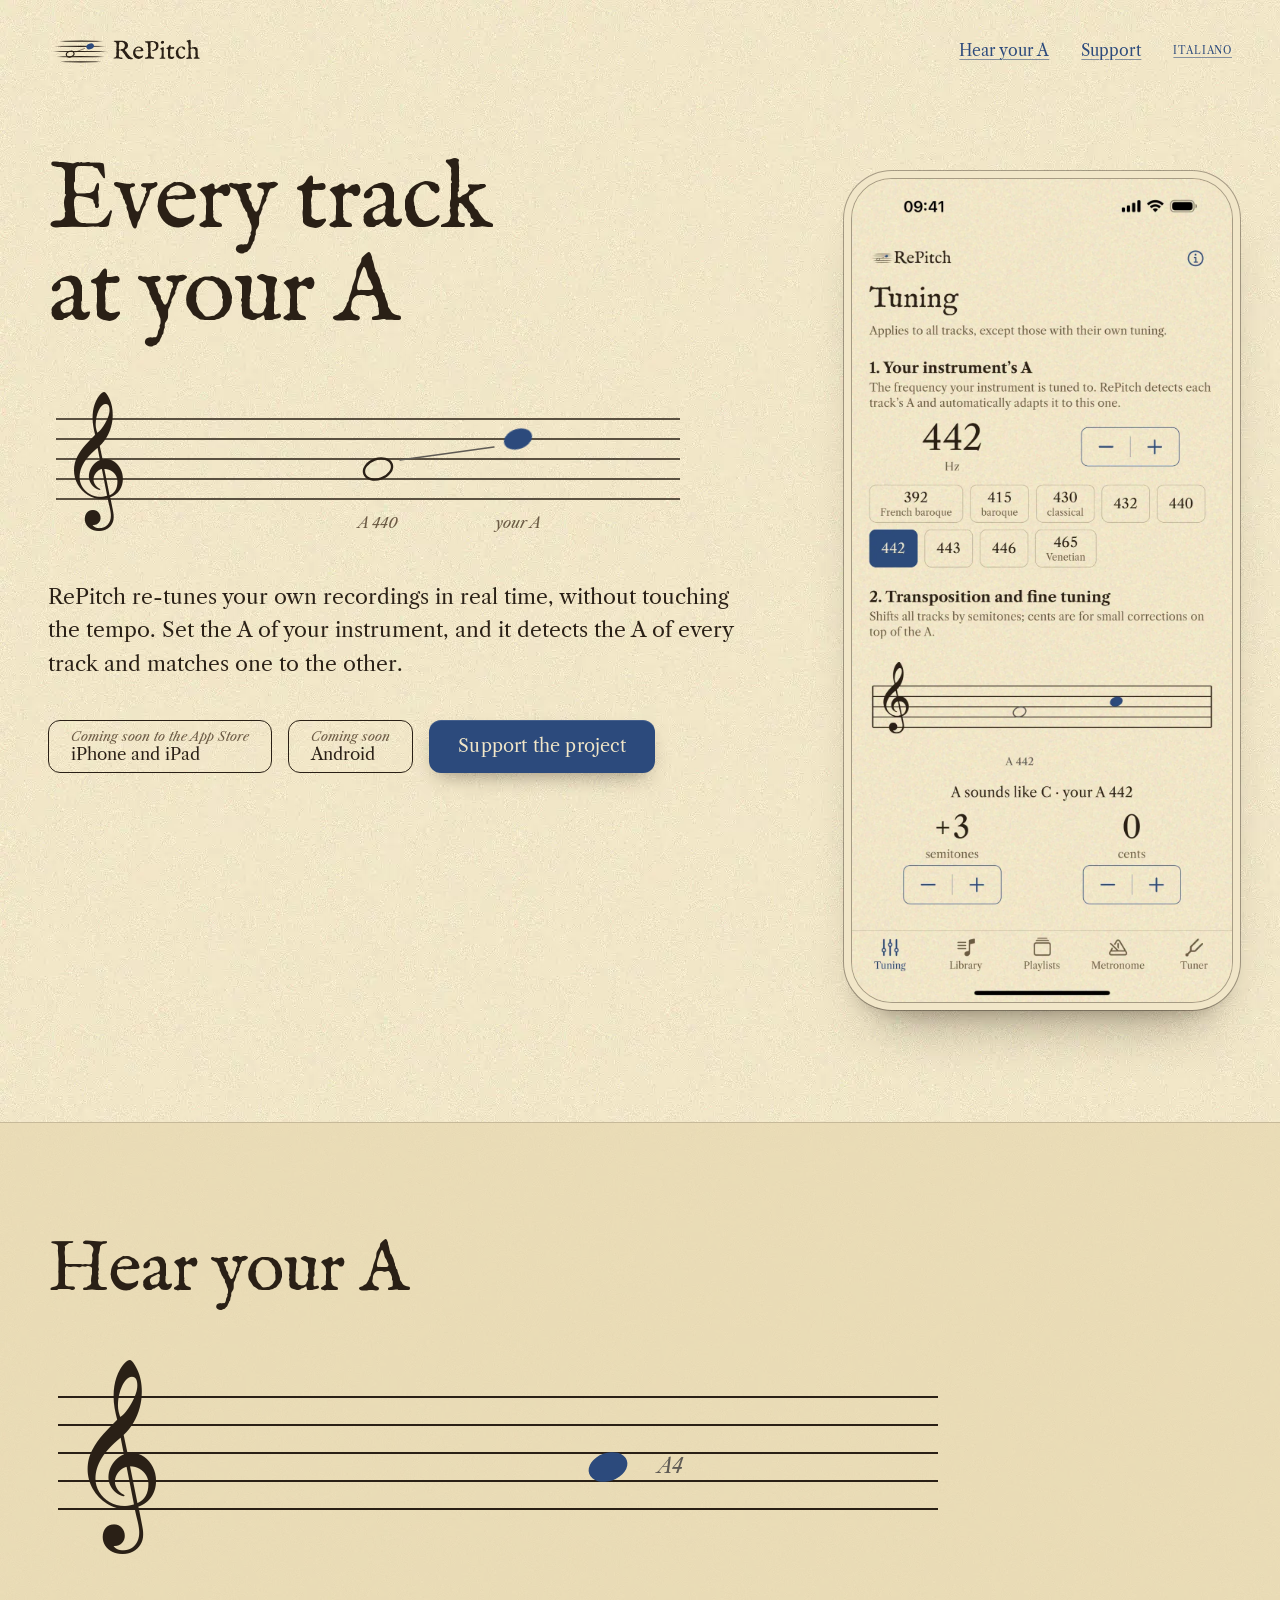
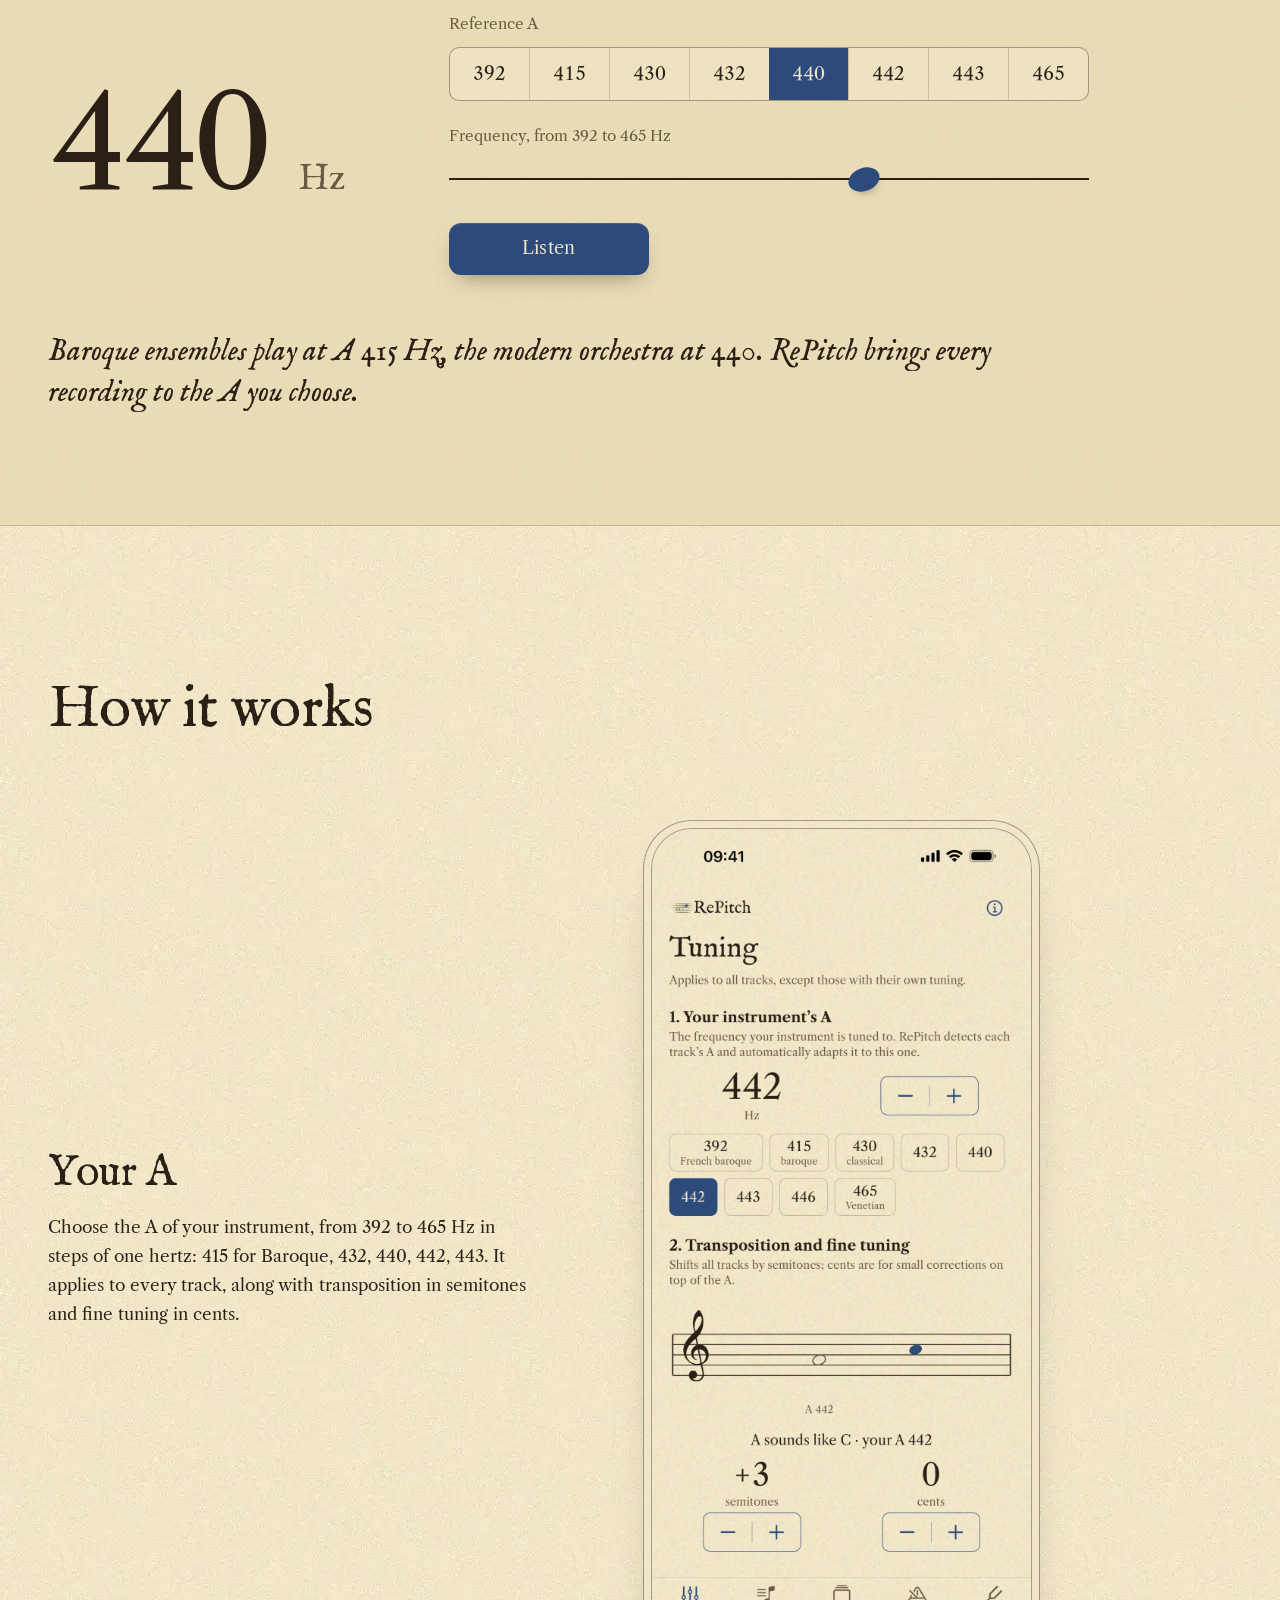
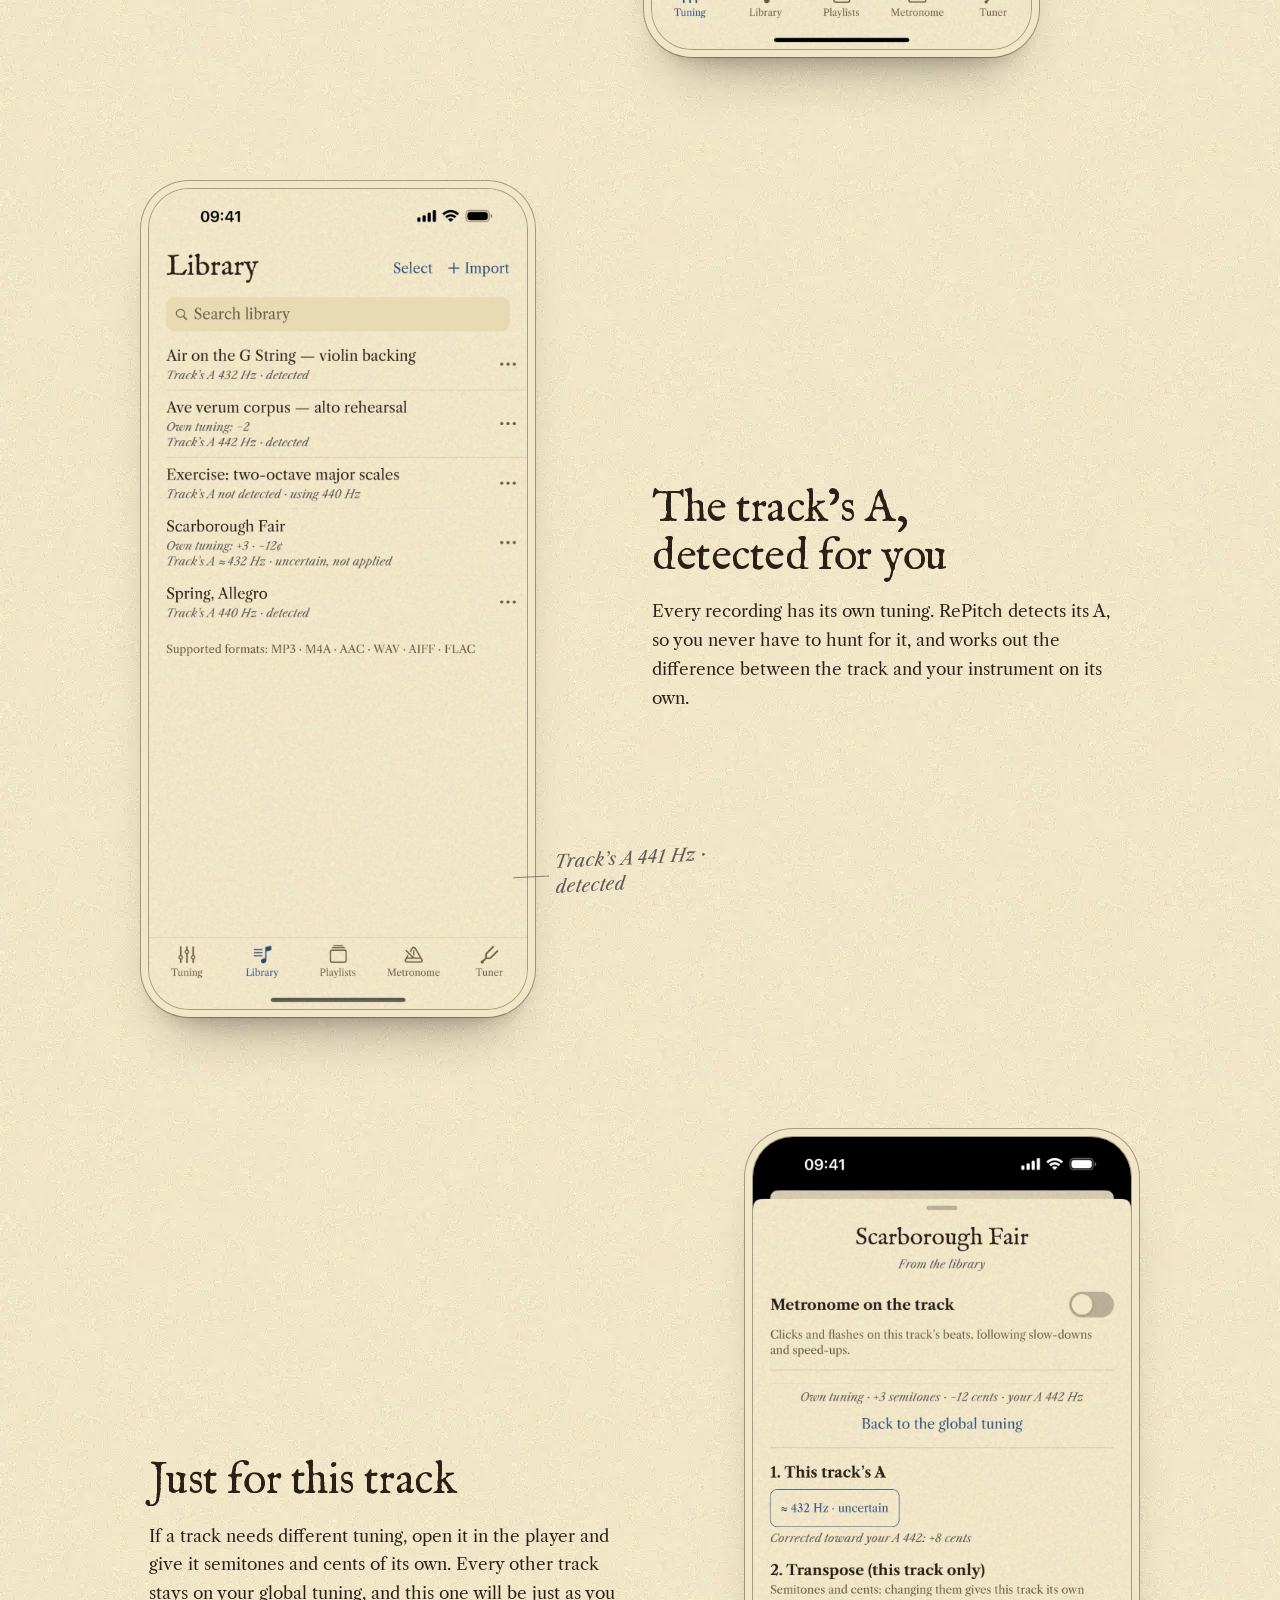
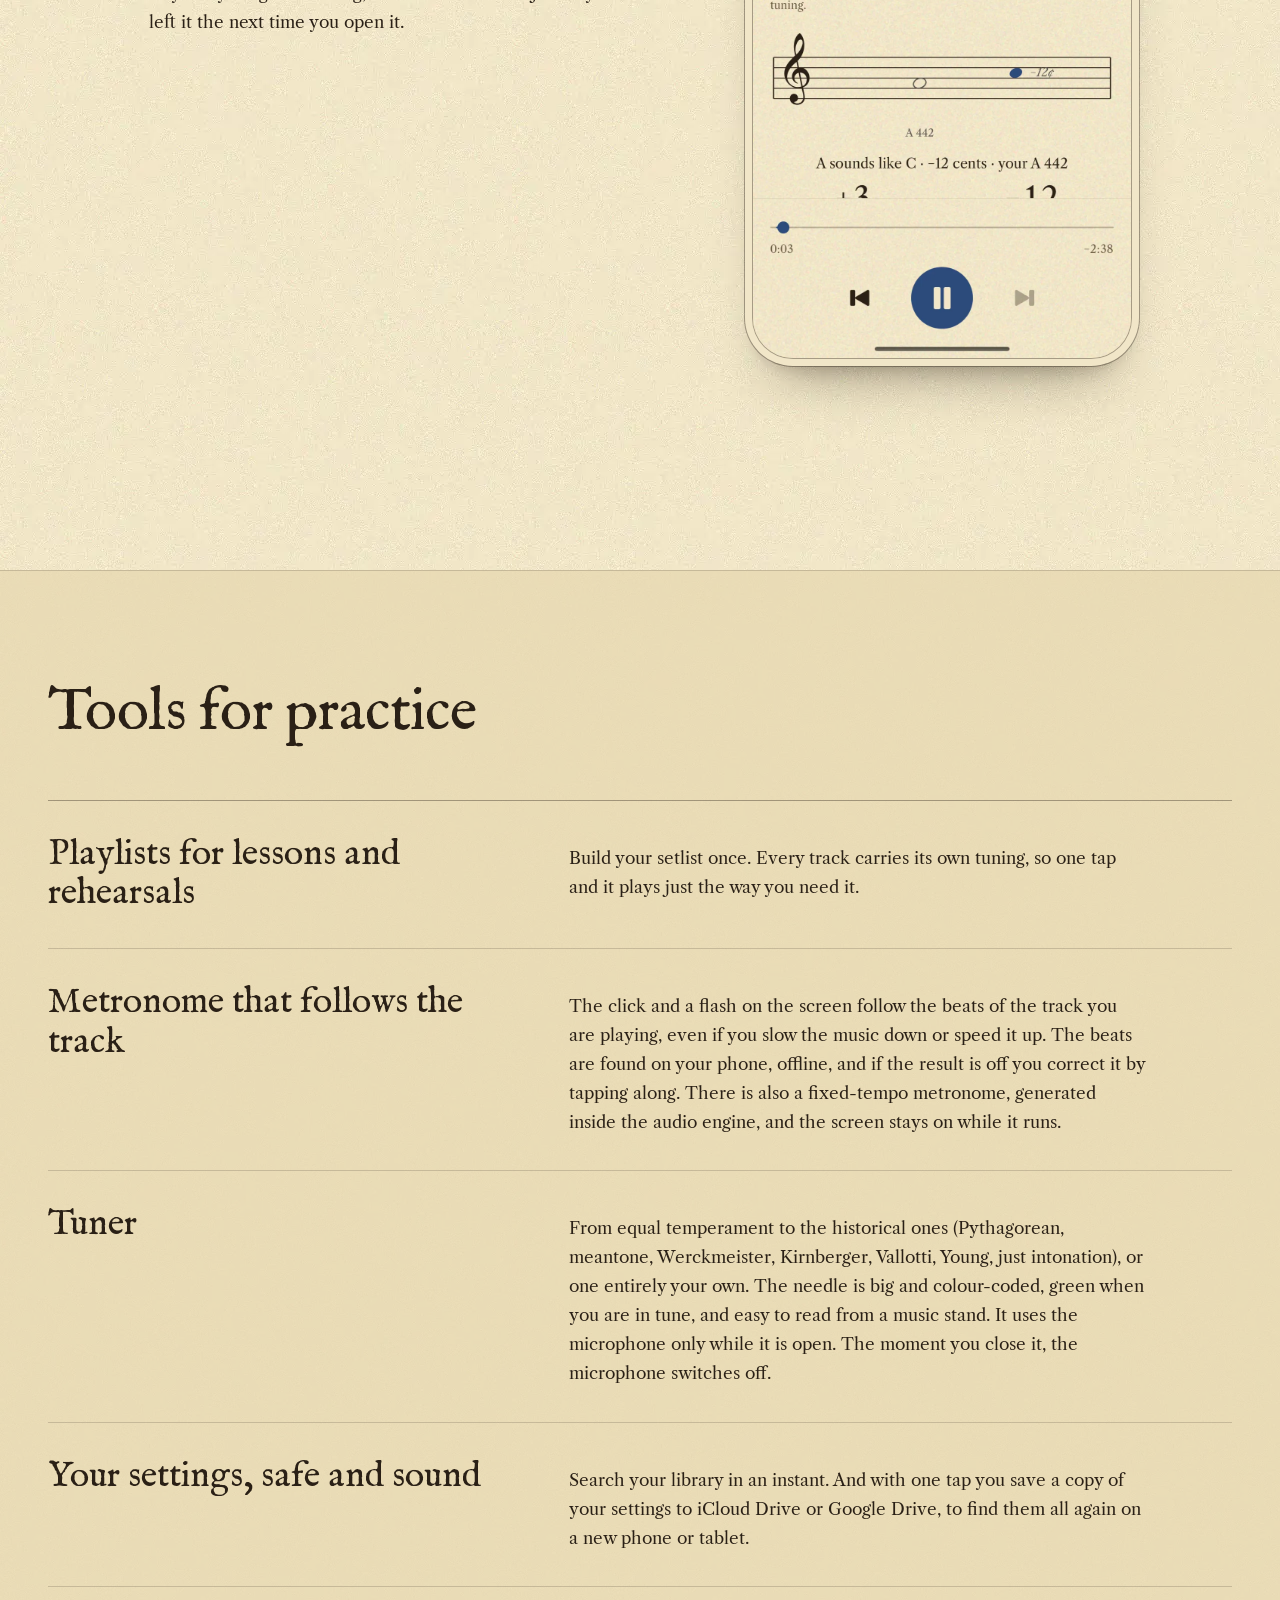
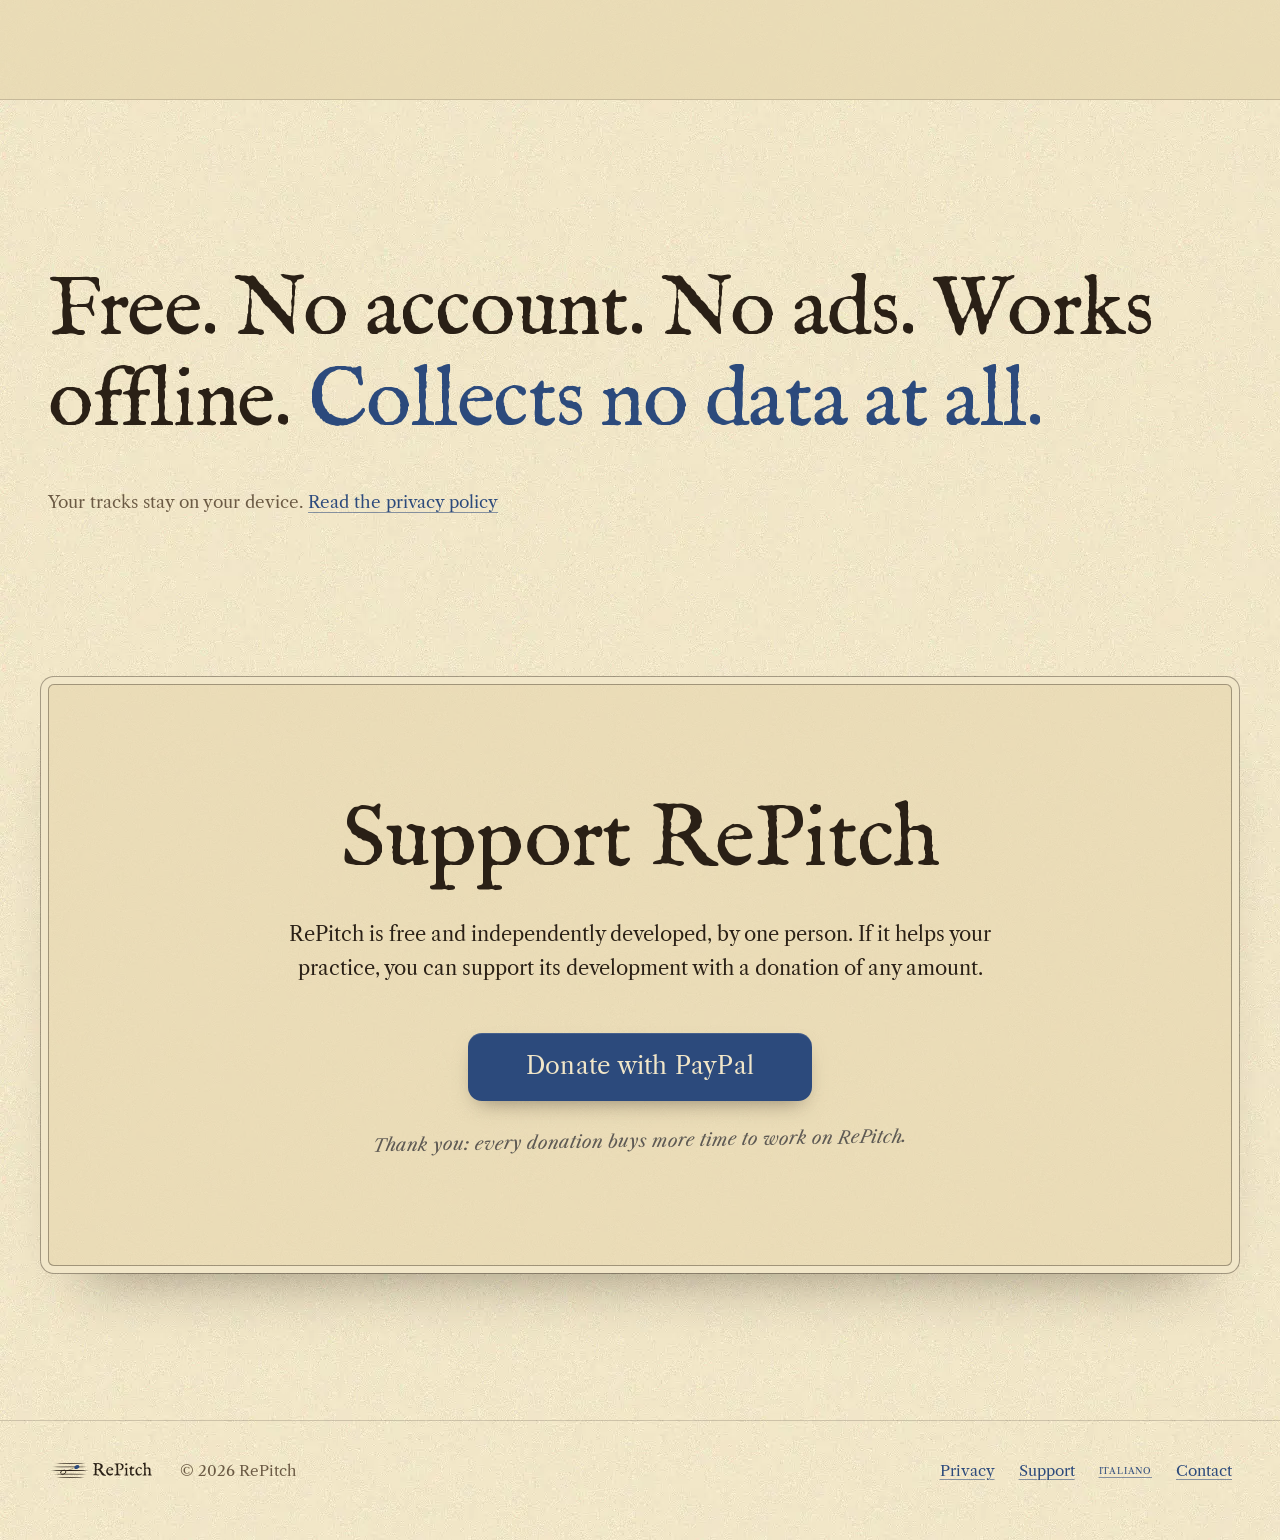
==== commit 4e77e895: "Aggiorna sito 2026-10-19" ====
--- a/en/index.html
+++ b/en/index.html
@@ -8,23 +8,29 @@
 <meta name="theme-color" content="#F1E6C8" media="(prefers-color-scheme: light)">
 <meta name="theme-color" content="#1B1510" media="(prefers-color-scheme: dark)">
 <meta name="color-scheme" content="light dark">
-
-<!-- Open Graph / Twitter: social crawlers require ABSOLUTE URLs. -->
+<link rel="canonical" href="https://re-pitch.it/en/">
+<meta name="author" content="Matteo Frigé">
+<meta name="robots" content="index, follow">
 <meta property="og:type" content="website">
+<meta property="og:site_name" content="RePitch">
 <meta property="og:locale" content="en_GB">
 <meta property="og:locale:alternate" content="it_IT">
-<meta property="og:site_name" content="RePitch">
+<meta property="og:url" content="https://re-pitch.it/en/">
 <meta property="og:title" content="RePitch — Every track at your A">
 <meta property="og:description" content="Re-tune your recordings to your instrument in real time, without touching the tempo. Coming soon to the App Store, and to Android.">
-<meta property="og:url" content="https://re-pitch.it/en/">
-<meta property="og:image" content="https://re-pitch.it/assets/social/og-image-en.png">
+<meta property="og:image" content="https://re-pitch.it/assets/social/og-image-en.jpg">
+<meta property="og:image:secure_url" content="https://re-pitch.it/assets/social/og-image-en.jpg">
+<meta property="og:image:type" content="image/jpeg">
 <meta property="og:image:width" content="1200">
 <meta property="og:image:height" content="630">
-<meta property="og:image:alt" content="Every track at your A — RePitch, coming soon to the App Store">
+<meta property="og:image:alt" content="Every track at your A — RePitch, the app that re-tunes your recordings">
 <meta name="twitter:card" content="summary_large_image">
 <meta name="twitter:title" content="RePitch — Every track at your A">
-<meta name="twitter:description" content="Re-tune your recordings to your instrument in real time, without touching the tempo.">
-<meta name="twitter:image" content="https://re-pitch.it/assets/social/og-image-en.png">
+<meta name="twitter:description" content="Re-tune your recordings to your instrument in real time, without touching the tempo. Coming soon to the App Store, and to Android.">
+<meta name="twitter:image" content="https://re-pitch.it/assets/social/og-image-en.jpg">
+<meta name="twitter:image:alt" content="Every track at your A — RePitch, the app that re-tunes your recordings">
+
+<!-- Open Graph / Twitter: social crawlers require ABSOLUTE URLs. -->
 
 <link rel="alternate" hreflang="it" href="https://re-pitch.it/">
 <link rel="alternate" hreflang="en" href="https://re-pitch.it/en/">
@@ -209,12 +215,12 @@
         <dd>Build your setlist once. Every track carries its own tuning, so one tap and it plays just the way you need it.</dd>
       </div>
       <div>
-        <dt>Metronome</dt>
-        <dd>The click is generated inside the audio engine, sample by sample: no lag, no drift.</dd>
+        <dt>Metronome that follows the track</dt>
+        <dd>The click and a flash on the screen follow the beats of the track you are playing, even if you slow the music down or speed it up. The beats are found on your phone, offline, and if the result is off you correct it by tapping along. There is also a fixed-tempo metronome, generated inside the audio engine, and the screen stays on while it runs.</dd>
       </div>
       <div>
         <dt>Tuner</dt>
-        <dd>It uses the microphone only while it is open. The moment you close it, the microphone switches off.</dd>
+        <dd>From equal temperament to the historical ones (Pythagorean, meantone, Werckmeister, Kirnberger, Vallotti, Young, just intonation), or one entirely your own. The needle is big and colour-coded, green when you are in tune, and easy to read from a music stand. It uses the microphone only while it is open. The moment you close it, the microphone switches off.</dd>
       </div>
       <div>
         <dt>Your settings, safe and sound</dt>
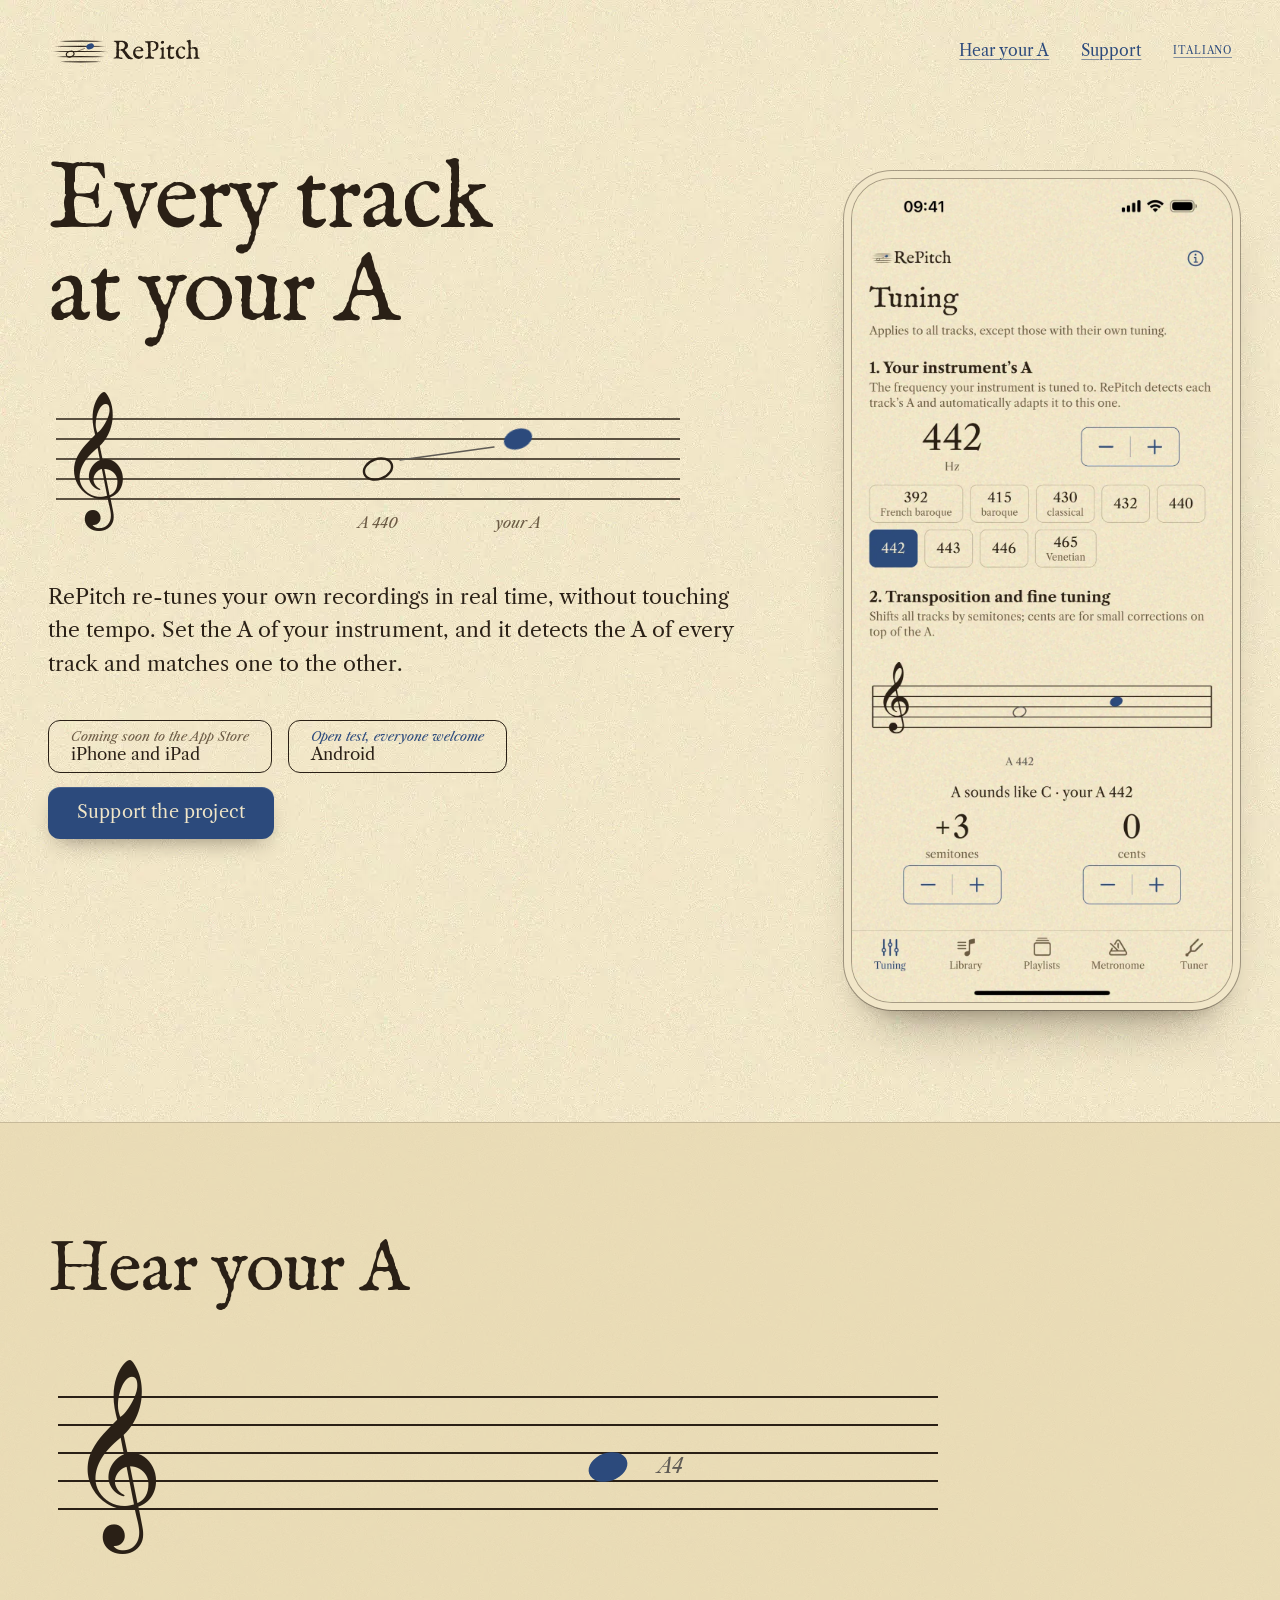
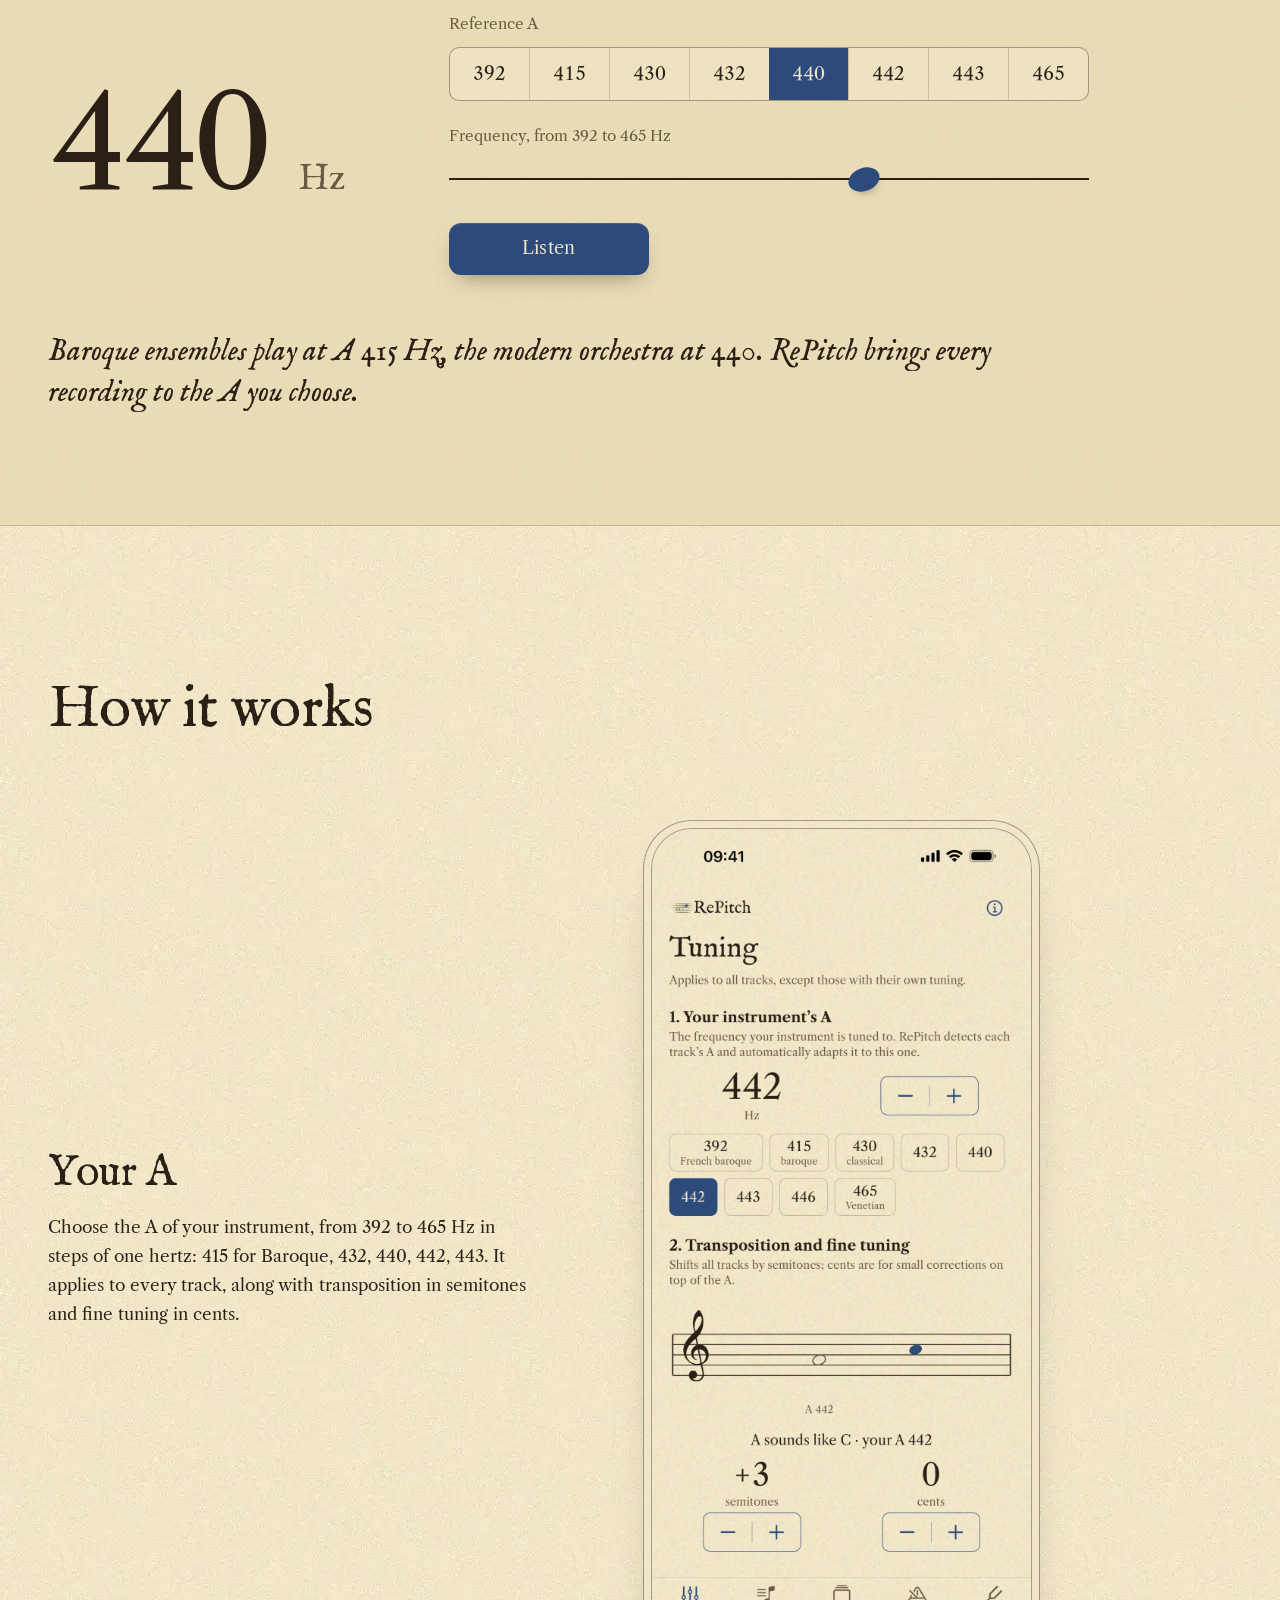
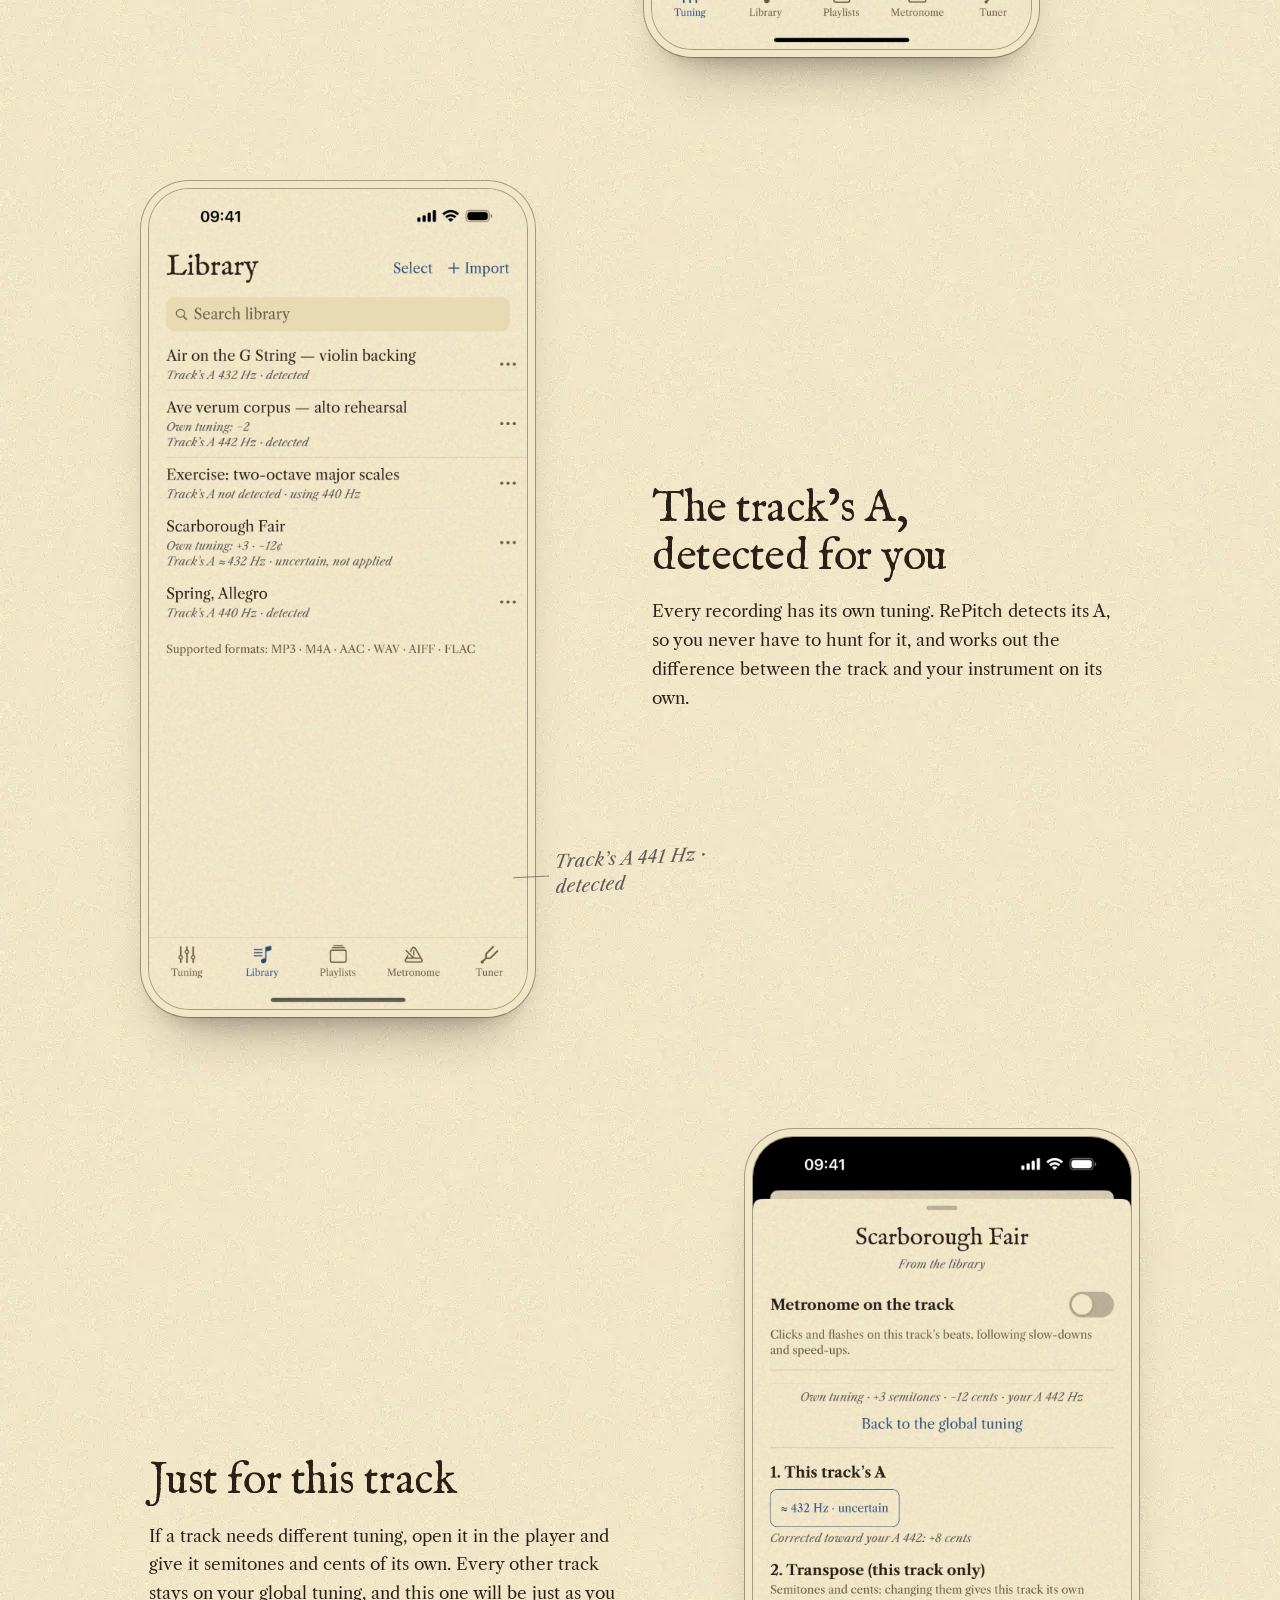
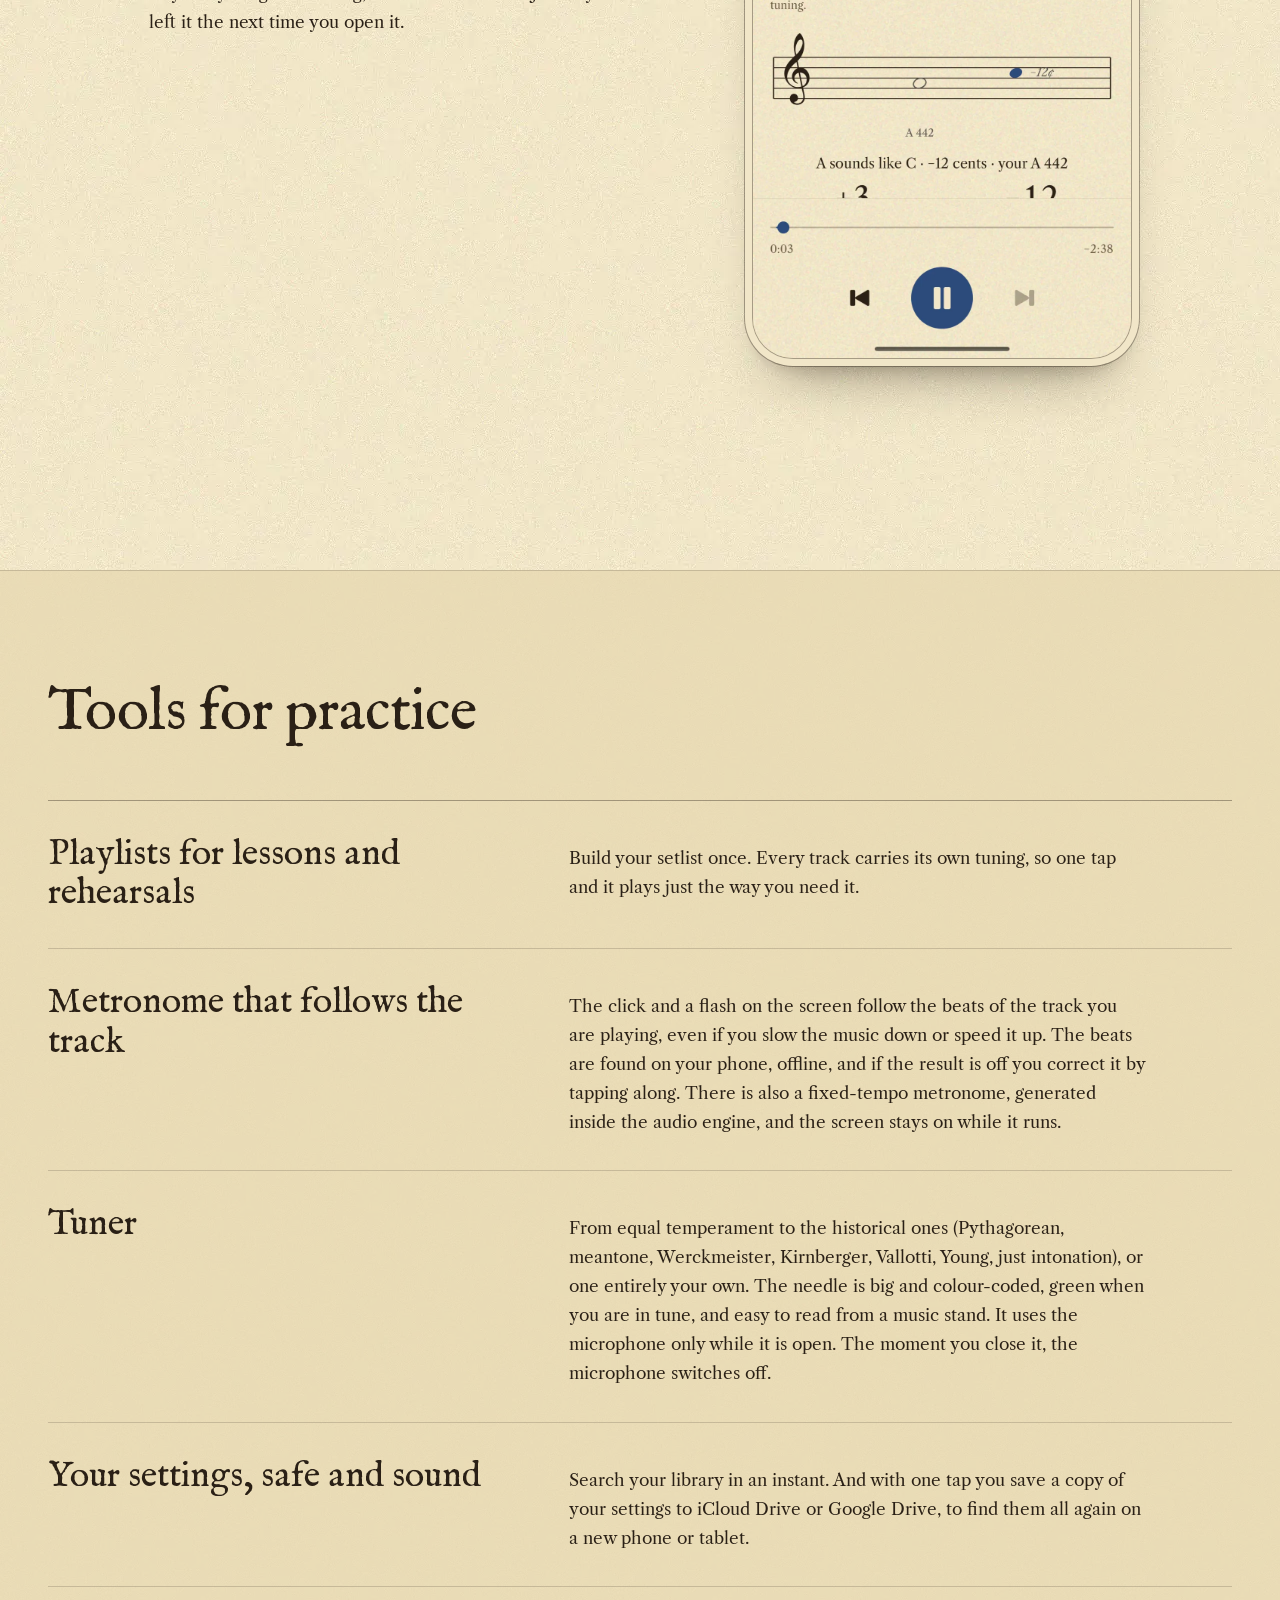
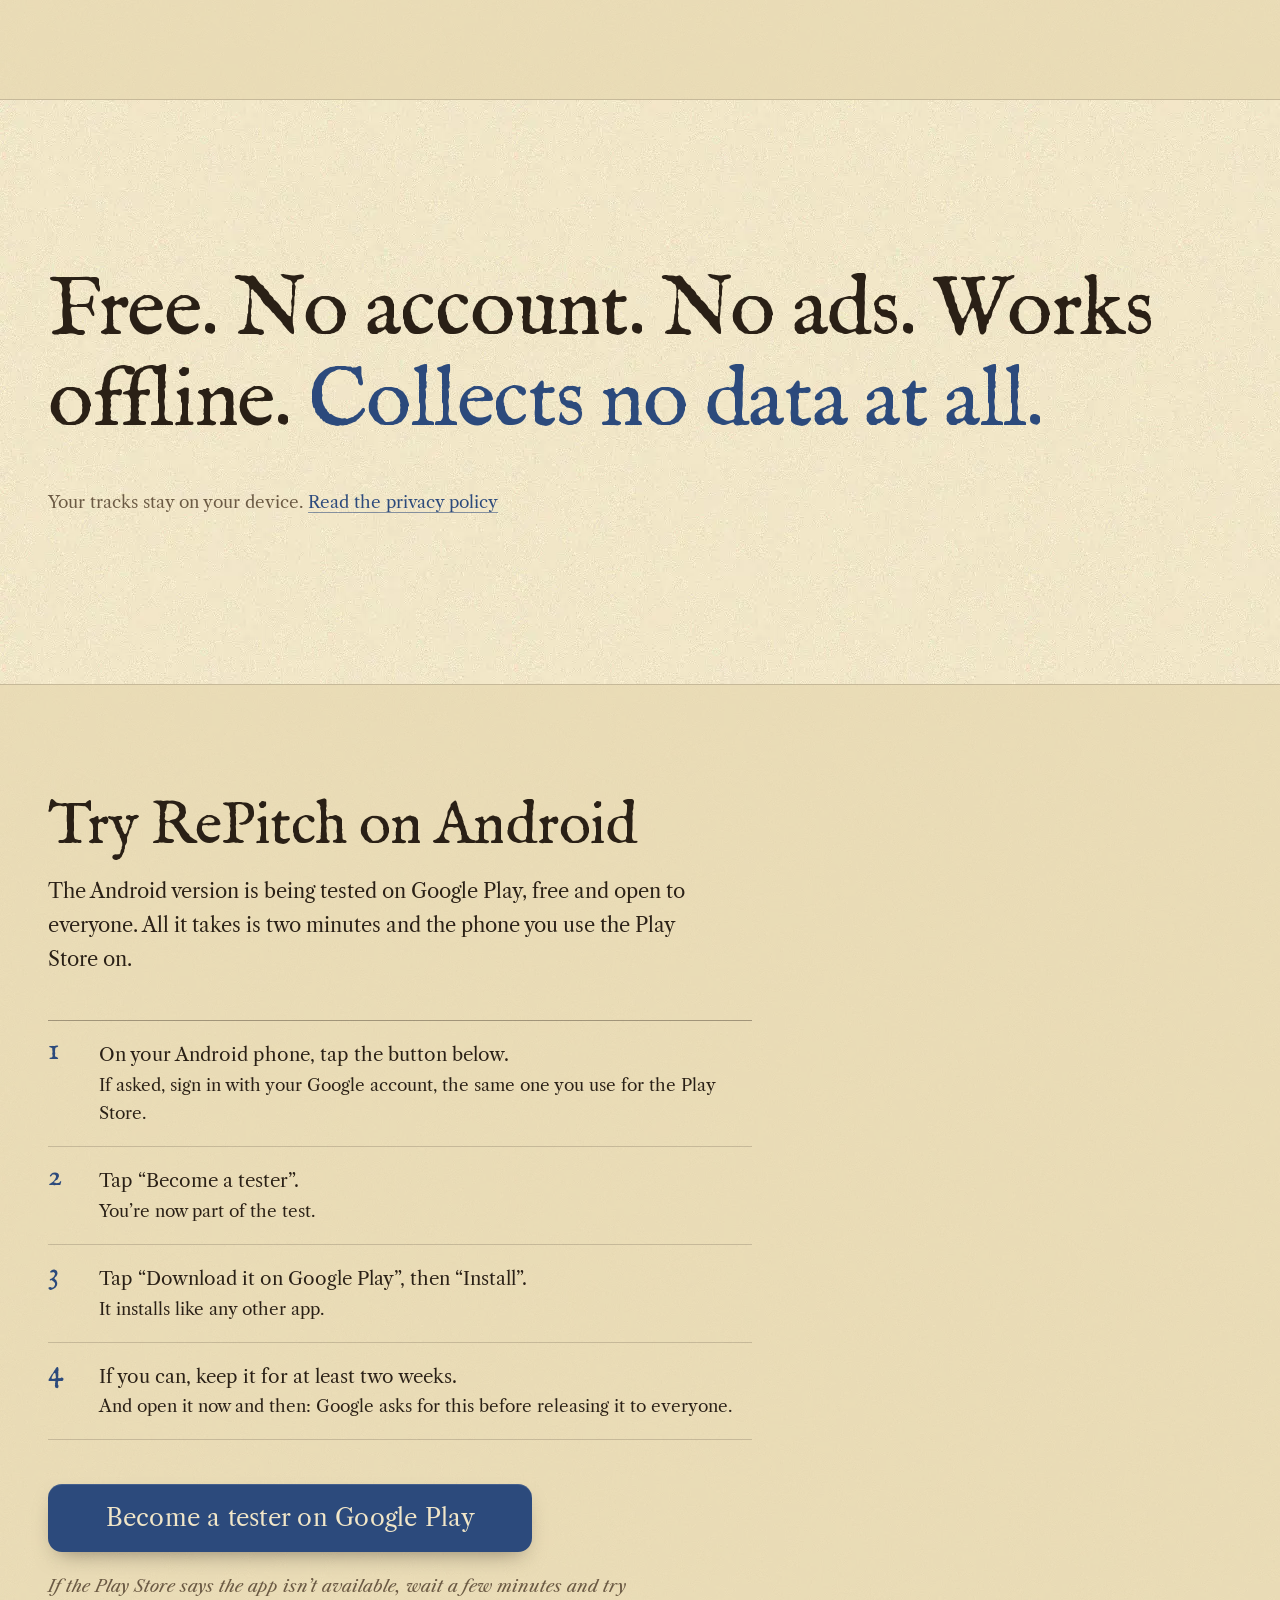
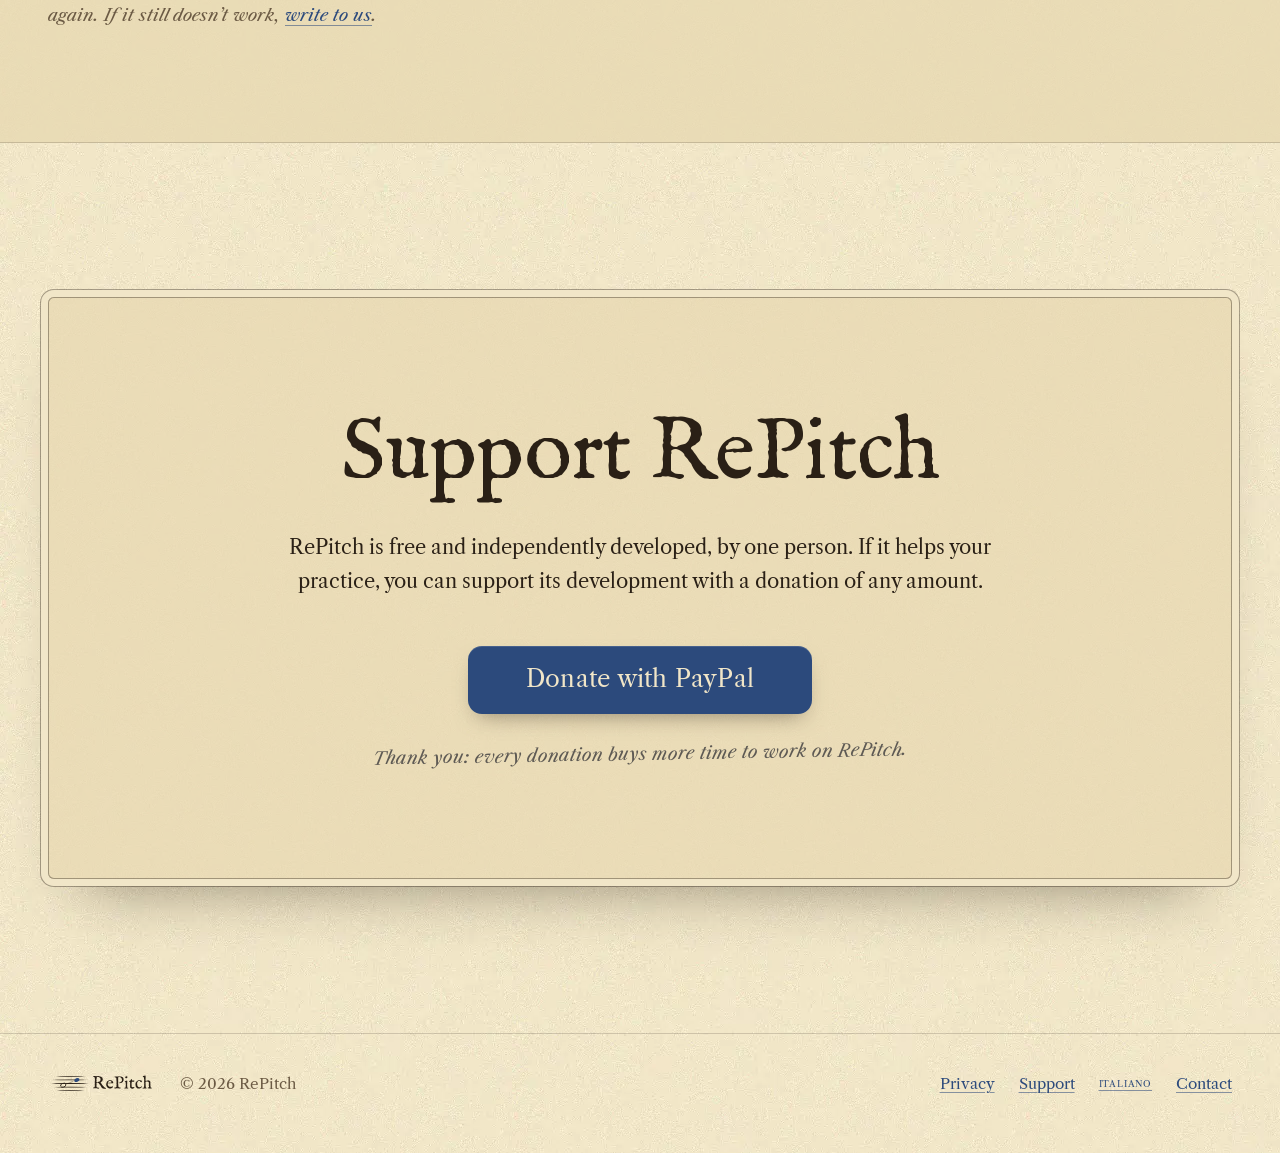
==== commit 54fc96f2: "Aggiorna sito 2026-10-20" ====
--- a/en/index.html
+++ b/en/index.html
@@ -4,7 +4,7 @@
 <meta charset="utf-8">
 <meta name="viewport" content="width=device-width, initial-scale=1">
 <title>RePitch — Every track at your A</title>
-<meta name="description" content="RePitch re-tunes your own recordings in real time, without touching the tempo. A free app for iPhone and iPad, no account needed. Coming soon to Android.">
+<meta name="description" content="RePitch re-tunes your own recordings in real time, without touching the tempo. A free app for iPhone and iPad, no account needed. Now in open testing on Android.">
 <meta name="theme-color" content="#F1E6C8" media="(prefers-color-scheme: light)">
 <meta name="theme-color" content="#1B1510" media="(prefers-color-scheme: dark)">
 <meta name="color-scheme" content="light dark">
@@ -17,7 +17,7 @@
 <meta property="og:locale:alternate" content="it_IT">
 <meta property="og:url" content="https://re-pitch.it/en/">
 <meta property="og:title" content="RePitch — Every track at your A">
-<meta property="og:description" content="Re-tune your recordings to your instrument in real time, without touching the tempo. Coming soon to the App Store, and to Android.">
+<meta property="og:description" content="Re-tune your recordings to your instrument in real time, without touching the tempo. Coming soon to the App Store, now in open testing on Android.">
 <meta property="og:image" content="https://re-pitch.it/assets/social/og-image-en.jpg">
 <meta property="og:image:secure_url" content="https://re-pitch.it/assets/social/og-image-en.jpg">
 <meta property="og:image:type" content="image/jpeg">
@@ -26,7 +26,7 @@
 <meta property="og:image:alt" content="Every track at your A — RePitch, the app that re-tunes your recordings">
 <meta name="twitter:card" content="summary_large_image">
 <meta name="twitter:title" content="RePitch — Every track at your A">
-<meta name="twitter:description" content="Re-tune your recordings to your instrument in real time, without touching the tempo. Coming soon to the App Store, and to Android.">
+<meta name="twitter:description" content="Re-tune your recordings to your instrument in real time, without touching the tempo. Coming soon to the App Store, now in open testing on Android.">
 <meta name="twitter:image" content="https://re-pitch.it/assets/social/og-image-en.jpg">
 <meta name="twitter:image:alt" content="Every track at your A — RePitch, the app that re-tunes your recordings">
 
@@ -86,10 +86,10 @@
         <span class="badge-small">Coming soon to the App Store</span>
         <span class="badge-big">iPhone and iPad</span>
       </p>
-      <p class="badge" role="note">
-        <span class="badge-small">Coming soon</span>
+      <a class="badge badge-link" href="#android">
+        <span class="badge-small">Open test, everyone welcome</span>
         <span class="badge-big">Android</span>
-      </p>
+      </a>
       <a class="btn btn-solid" href="https://paypal.me/matteofrige459" data-donate rel="noopener">Support the project</a>
     </div>
   </div>
@@ -237,7 +237,23 @@
   <p class="respect-small">Your tracks stay on your device. <a href="privacy.html">Read the privacy policy</a></p>
 </section>
 
-<!-- 6. Support -->
+<!-- 6. Android -->
+<section id="android" class="beta band" aria-labelledby="t-android">
+  <div class="wrap">
+    <h2 id="t-android" class="section-title">Try RePitch on Android</h2>
+    <p class="beta-lead">The Android version is being tested on Google Play, free and open to everyone. All it takes is two minutes and the phone you use the Play Store on.</p>
+    <ol class="beta-steps">
+      <li><strong>On your Android phone, tap the button below.</strong> If asked, sign in with your Google account, the same one you use for the Play Store.</li>
+      <li><strong>Tap “Become a tester”.</strong> You’re now part of the test.</li>
+      <li><strong>Tap “Download it on Google Play”, then “Install”.</strong> It installs like any other app.</li>
+      <li><strong>If you can, keep it for at least two weeks.</strong> And open it now and then: Google asks for this before releasing it to everyone.</li>
+    </ol>
+    <a class="btn btn-solid btn-big" href="https://play.google.com/apps/testing/it.repitch.RePitch" rel="noopener">Become a tester on Google Play</a>
+    <p class="beta-note">If the Play Store says the app isn’t available, wait a few minutes and try again. If it still doesn’t work, <a href="mailto:info@re-pitch.it" data-contact>write to us</a>.</p>
+  </div>
+</section>
+
+<!-- 7. Support -->
 <section id="sostieni" class="support wrap" aria-labelledby="t-sostieni">
   <div class="plaque">
     <h2 id="t-sostieni">Support RePitch</h2>
--- a/styles.css
+++ b/styles.css
@@ -98,6 +98,9 @@
 .badge { display: inline-flex; flex-direction: column; justify-content: center; min-height: 52px; padding: .45em 1.3em; border: 1px solid var(--ink); border-radius: 12px; line-height: 1.2; color: var(--ink); cursor: default; user-select: none; }
 .badge-small { font-style: italic; font-size: .8rem; color: var(--sepia); }
 .badge-big { font-size: 1.05rem; }
+.badge-link { cursor: pointer; user-select: auto; text-decoration: none; transition: transform .35s var(--ease), border-color .2s; }
+.badge-link .badge-small { color: var(--blue); }
+.badge-link:hover { transform: translateY(-2px); border-color: var(--blue); text-decoration: none; }
 
 /* --- Apertura -------------------------------------------------------------- */
 .hero { display: grid; gap: clamp(32px, 6vw, 72px); padding-block: clamp(32px, 6vw, 72px) clamp(64px, 10vw, 128px); align-items: start; }
@@ -223,6 +226,16 @@
 .respect-big span { color: var(--blue); }
 .respect-small { margin-top: clamp(24px, 4vw, 40px); color: var(--sepia); }
 
+/* --- Android in prova --------------------------------------------------------------------------------------- */
+.beta { padding-block: clamp(56px, 9vw, 112px); margin-bottom: clamp(72px, 12vw, 160px); }
+.beta-lead { max-width: 34em; margin-top: 16px; font-size: clamp(1.125rem, 2.2vw, 1.25rem); }
+.beta-steps { list-style: none; counter-reset: passo; margin: clamp(28px, 4vw, 44px) 0; padding: 0; border-top: 1px solid var(--rule); max-width: 44rem; }
+.beta-steps li { counter-increment: passo; position: relative; padding: 18px 0 18px 3em; border-bottom: 1px solid var(--rule-soft); }
+.beta-steps li::before { content: counter(passo); position: absolute; left: 0; top: 14px; font-family: var(--fell); font-size: 2rem; line-height: 1; font-variant-numeric: lining-nums; color: var(--blue); }
+.beta-steps strong { display: block; font-weight: 400; font-size: 1.1em; color: var(--ink); }
+.beta-note { margin-top: 20px; max-width: 34em; font-style: italic; color: var(--sepia); }
+@media (max-width: 420px) { .beta .btn-big { width: 100%; padding-inline: 1em; } }
+
 /* --- Sostieni ----------------------------------------------------------------------------------------- */
 .support { padding-block: 0 clamp(72px, 12vw, 160px); }
 .plaque {
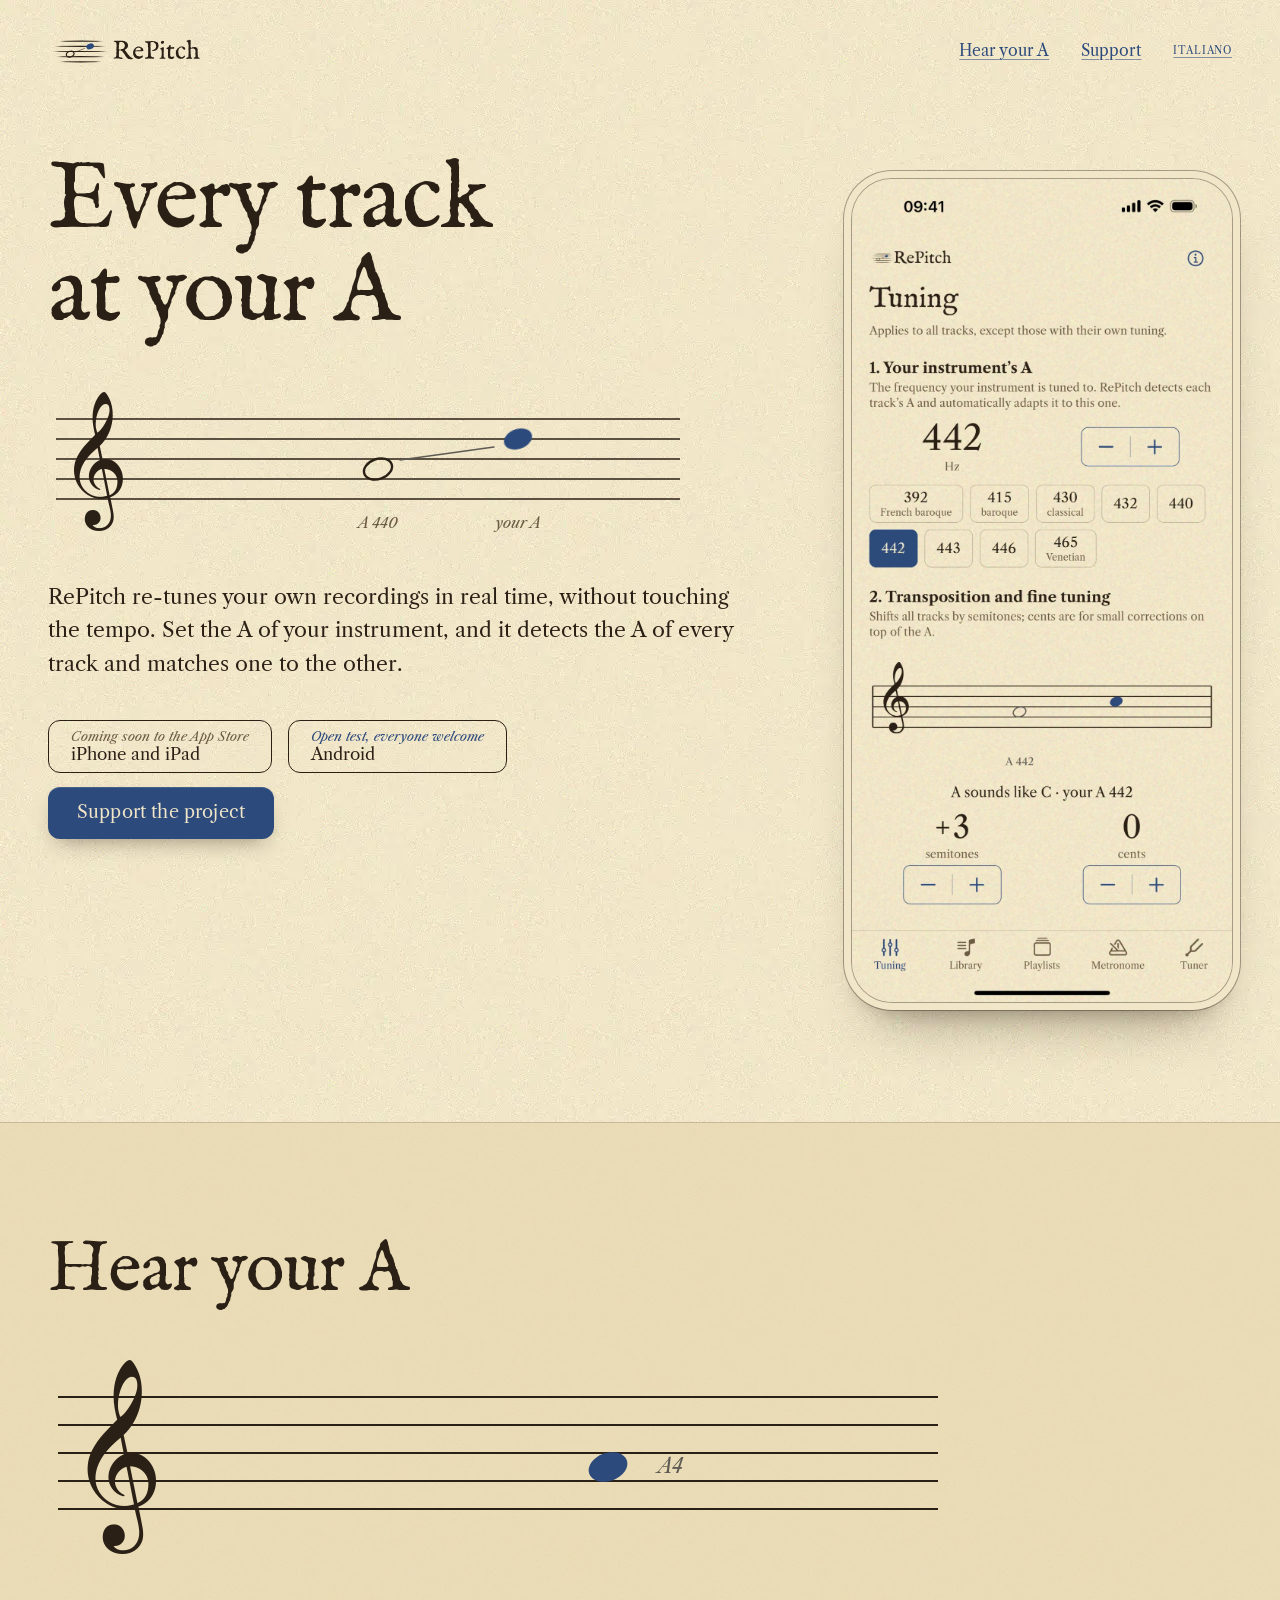
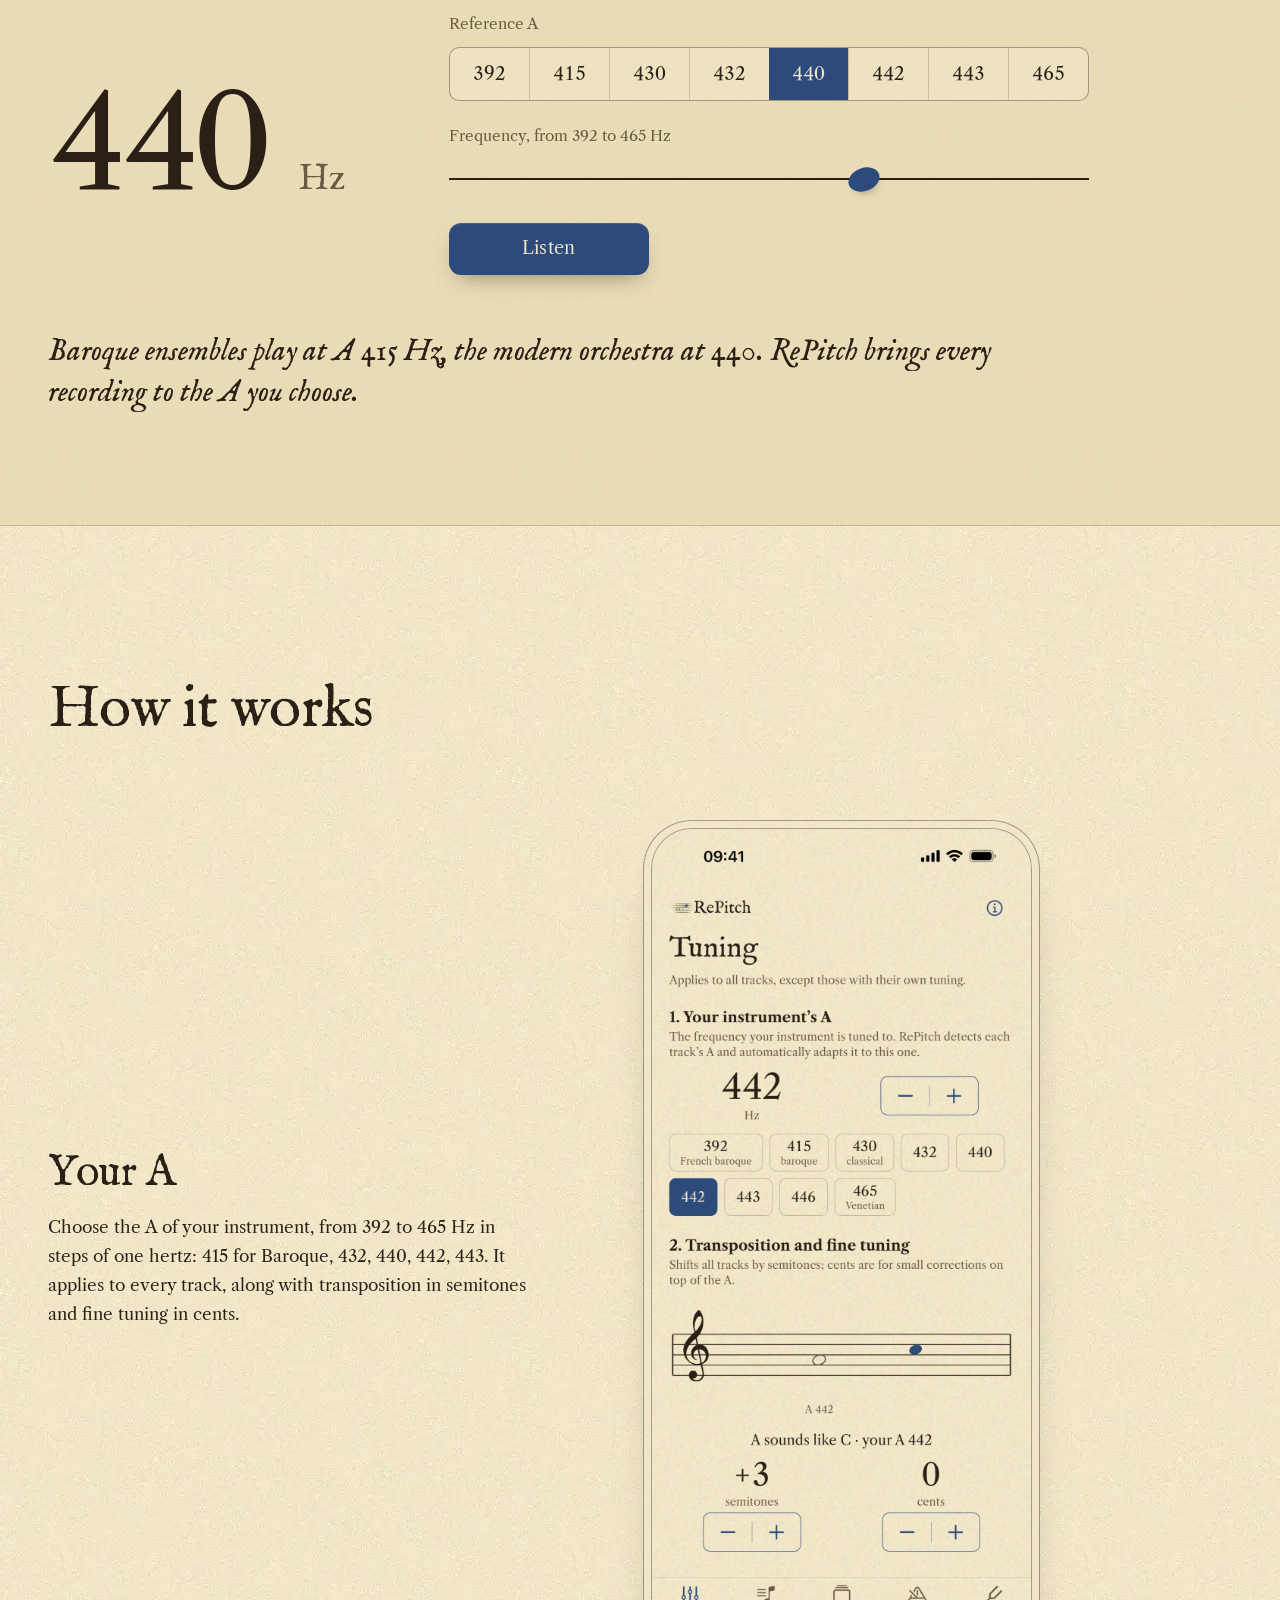
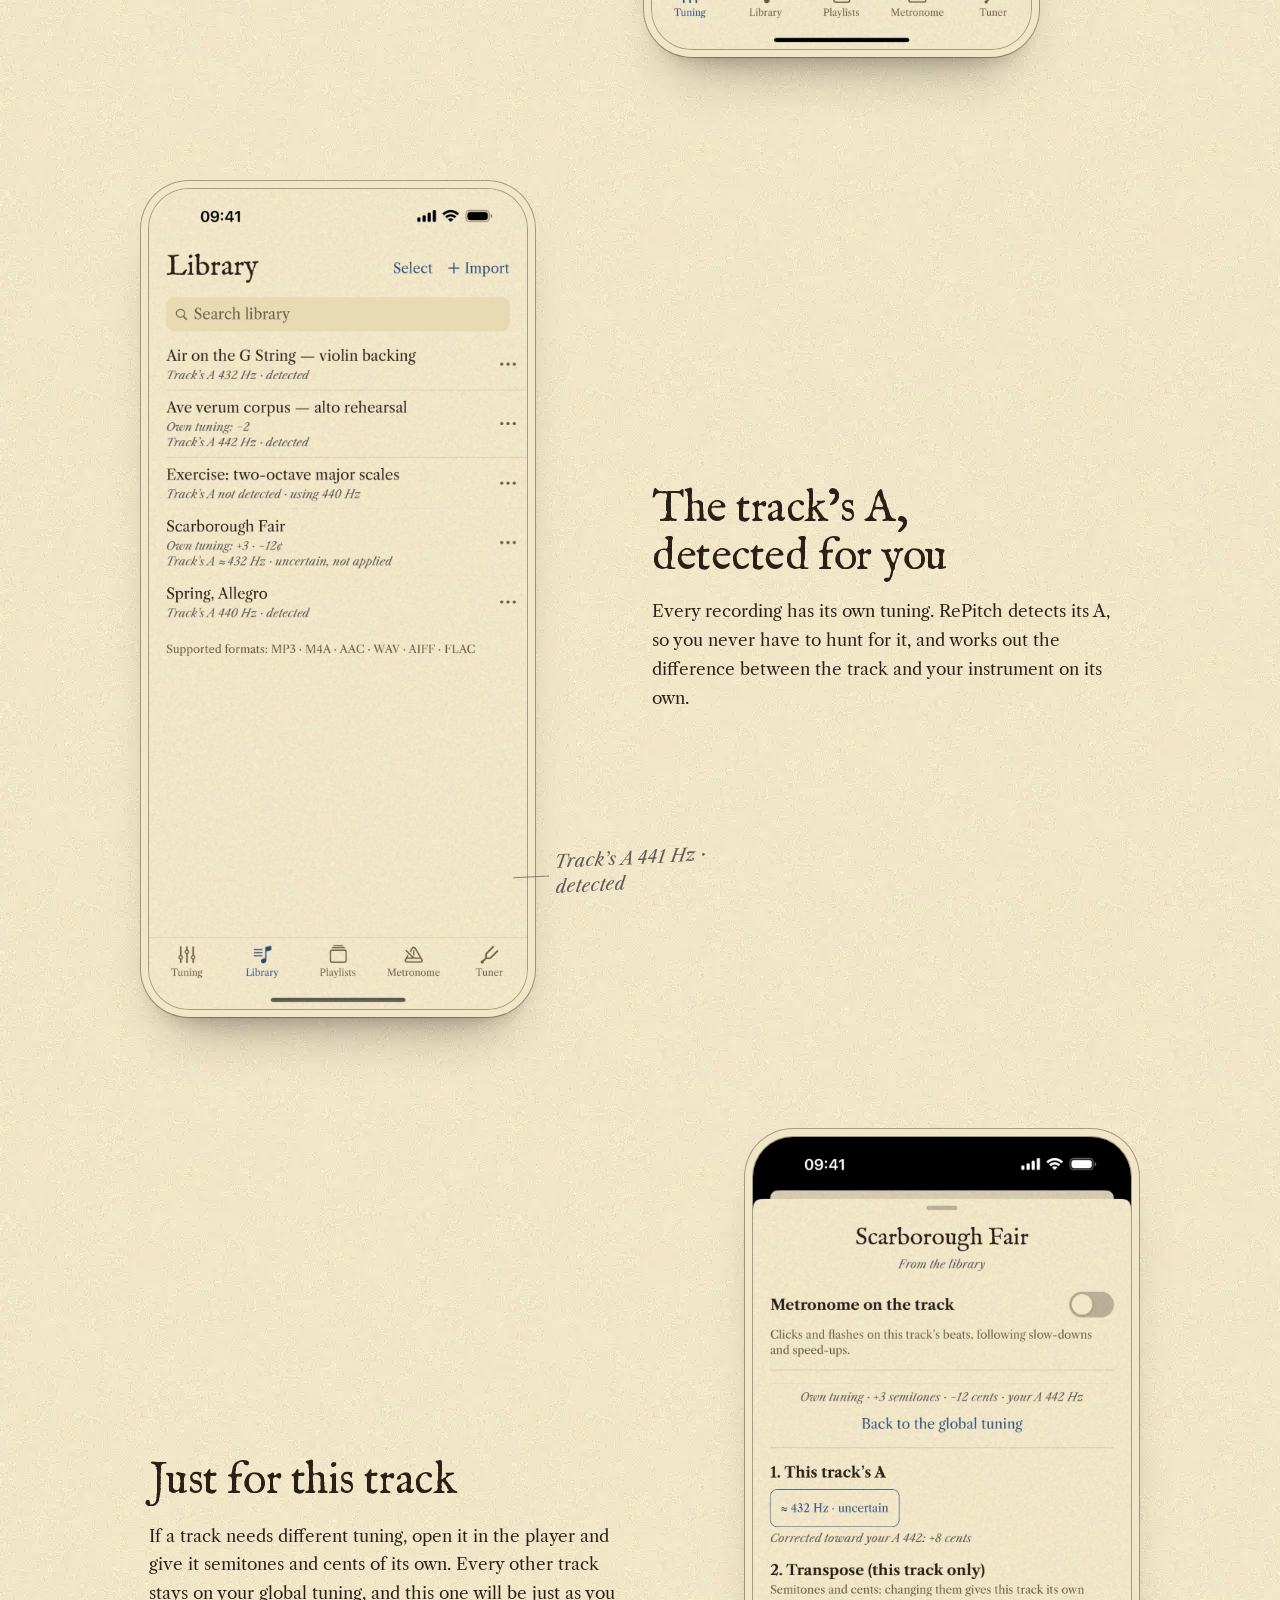
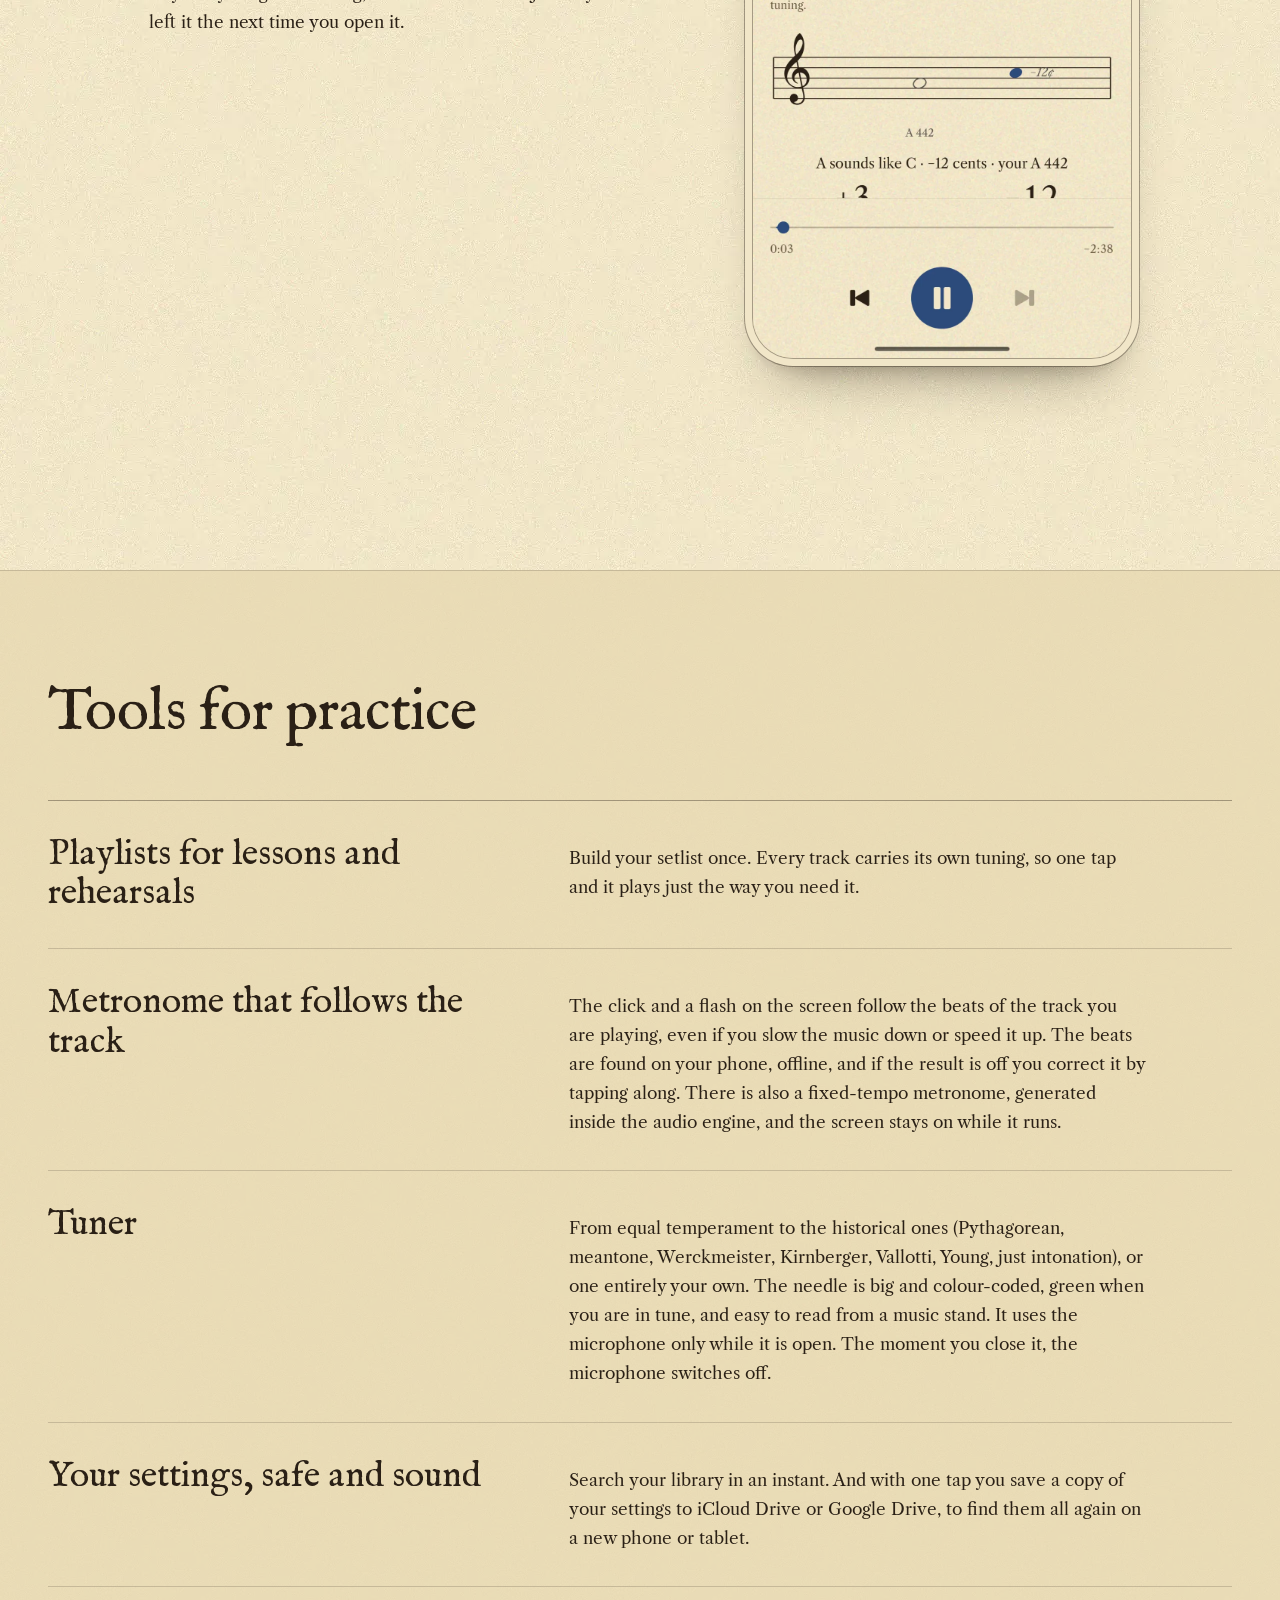
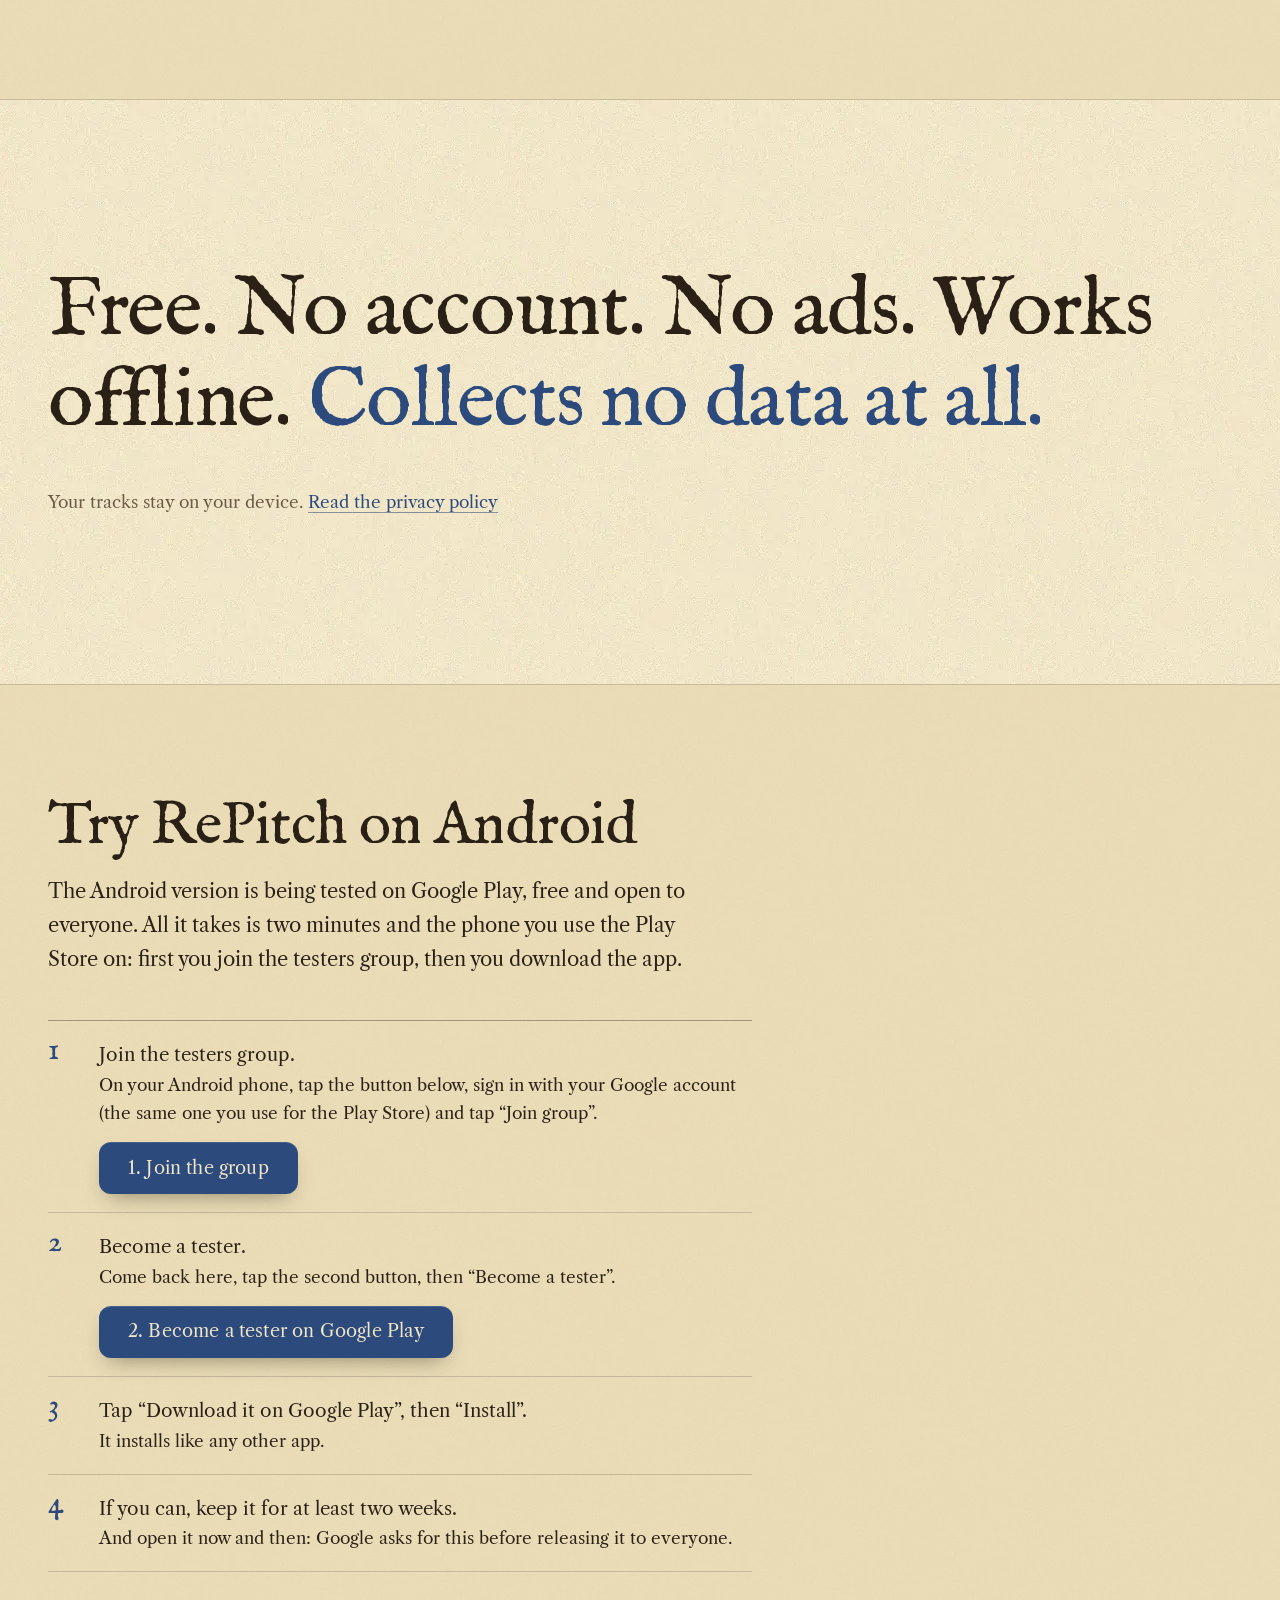
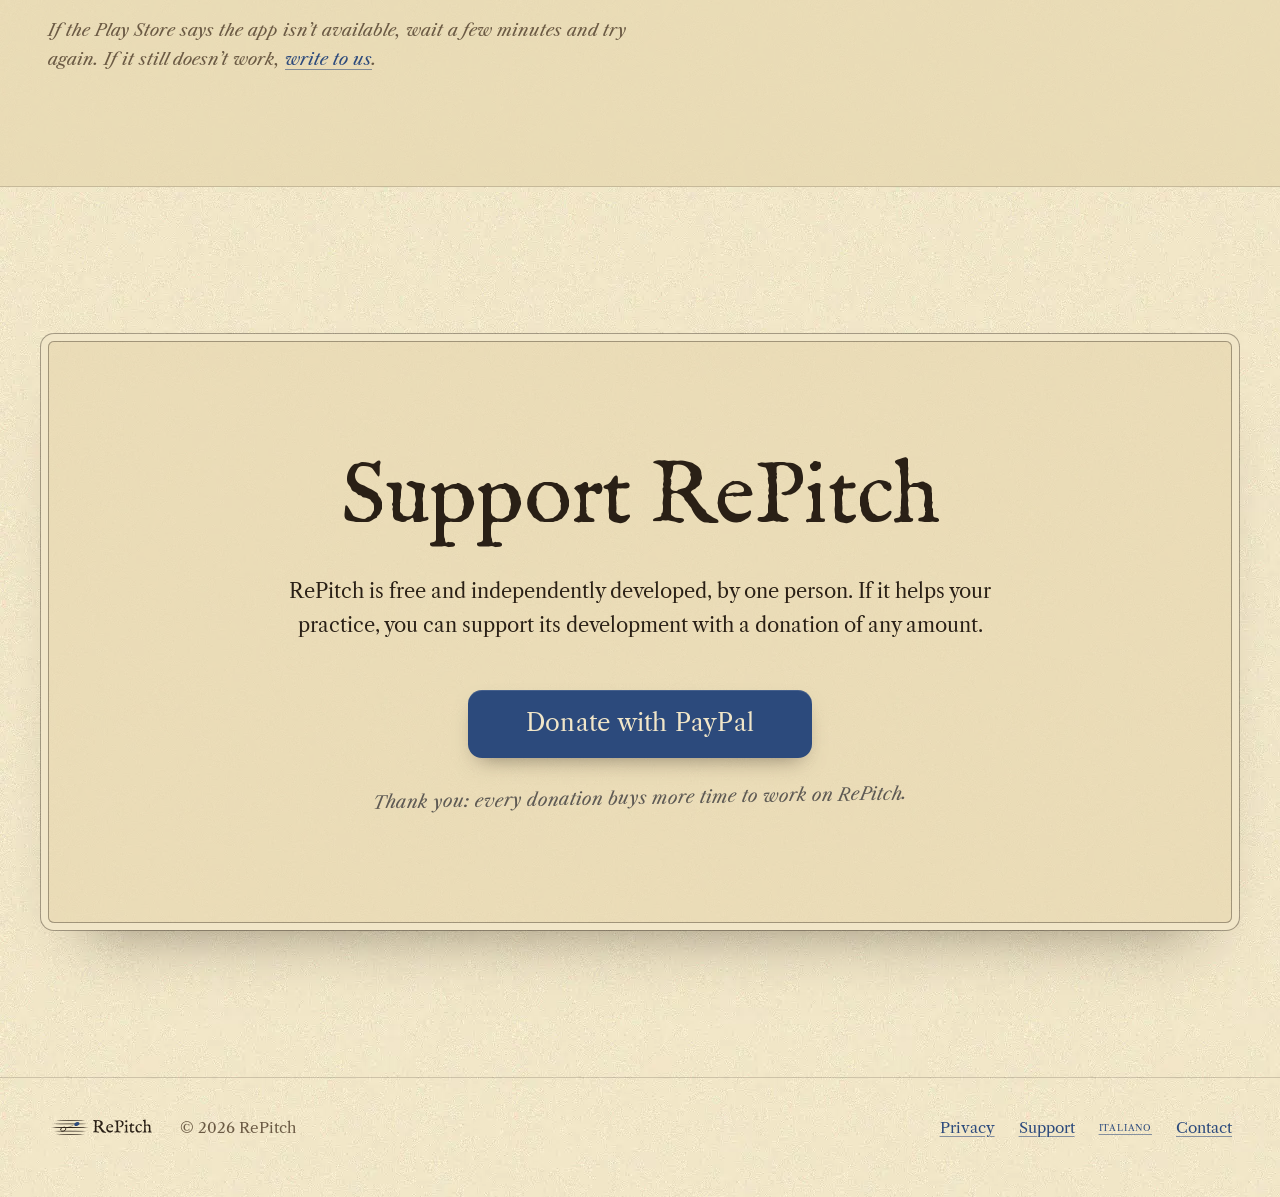
==== commit ed4642e2: "Aggiorna sito 2026-10-20" ====
--- a/en/index.html
+++ b/en/index.html
@@ -241,14 +241,15 @@
 <section id="android" class="beta band" aria-labelledby="t-android">
   <div class="wrap">
     <h2 id="t-android" class="section-title">Try RePitch on Android</h2>
-    <p class="beta-lead">The Android version is being tested on Google Play, free and open to everyone. All it takes is two minutes and the phone you use the Play Store on.</p>
+    <p class="beta-lead">The Android version is being tested on Google Play, free and open to everyone. All it takes is two minutes and the phone you use the Play Store on: first you join the testers group, then you download the app.</p>
     <ol class="beta-steps">
-      <li><strong>On your Android phone, tap the button below.</strong> If asked, sign in with your Google account, the same one you use for the Play Store.</li>
-      <li><strong>Tap “Become a tester”.</strong> You’re now part of the test.</li>
+      <li><strong>Join the testers group.</strong> On your Android phone, tap the button below, sign in with your Google account (the same one you use for the Play Store) and tap “Join group”.
+        <a class="btn btn-solid" href="https://groups.google.com/g/re-pitch" rel="noopener">1. Join the group</a></li>
+      <li><strong>Become a tester.</strong> Come back here, tap the second button, then “Become a tester”.
+        <a class="btn btn-solid" href="https://play.google.com/apps/testing/it.repitch.RePitch" rel="noopener">2. Become a tester on Google Play</a></li>
       <li><strong>Tap “Download it on Google Play”, then “Install”.</strong> It installs like any other app.</li>
       <li><strong>If you can, keep it for at least two weeks.</strong> And open it now and then: Google asks for this before releasing it to everyone.</li>
     </ol>
-    <a class="btn btn-solid btn-big" href="https://play.google.com/apps/testing/it.repitch.RePitch" rel="noopener">Become a tester on Google Play</a>
     <p class="beta-note">If the Play Store says the app isn’t available, wait a few minutes and try again. If it still doesn’t work, <a href="mailto:info@re-pitch.it" data-contact>write to us</a>.</p>
   </div>
 </section>
--- a/styles.css
+++ b/styles.css
@@ -233,8 +233,9 @@
 .beta-steps li { counter-increment: passo; position: relative; padding: 18px 0 18px 3em; border-bottom: 1px solid var(--rule-soft); }
 .beta-steps li::before { content: counter(passo); position: absolute; left: 0; top: 14px; font-family: var(--fell); font-size: 2rem; line-height: 1; font-variant-numeric: lining-nums; color: var(--blue); }
 .beta-steps strong { display: block; font-weight: 400; font-size: 1.1em; color: var(--ink); }
+.beta-steps .btn { display: flex; width: fit-content; margin-top: 14px; }
 .beta-note { margin-top: 20px; max-width: 34em; font-style: italic; color: var(--sepia); }
-@media (max-width: 420px) { .beta .btn-big { width: 100%; padding-inline: 1em; } }
+@media (max-width: 420px) { .beta-steps .btn { width: 100%; padding-inline: 1em; } }
 
 /* --- Sostieni ----------------------------------------------------------------------------------------- */
 .support { padding-block: 0 clamp(72px, 12vw, 160px); }
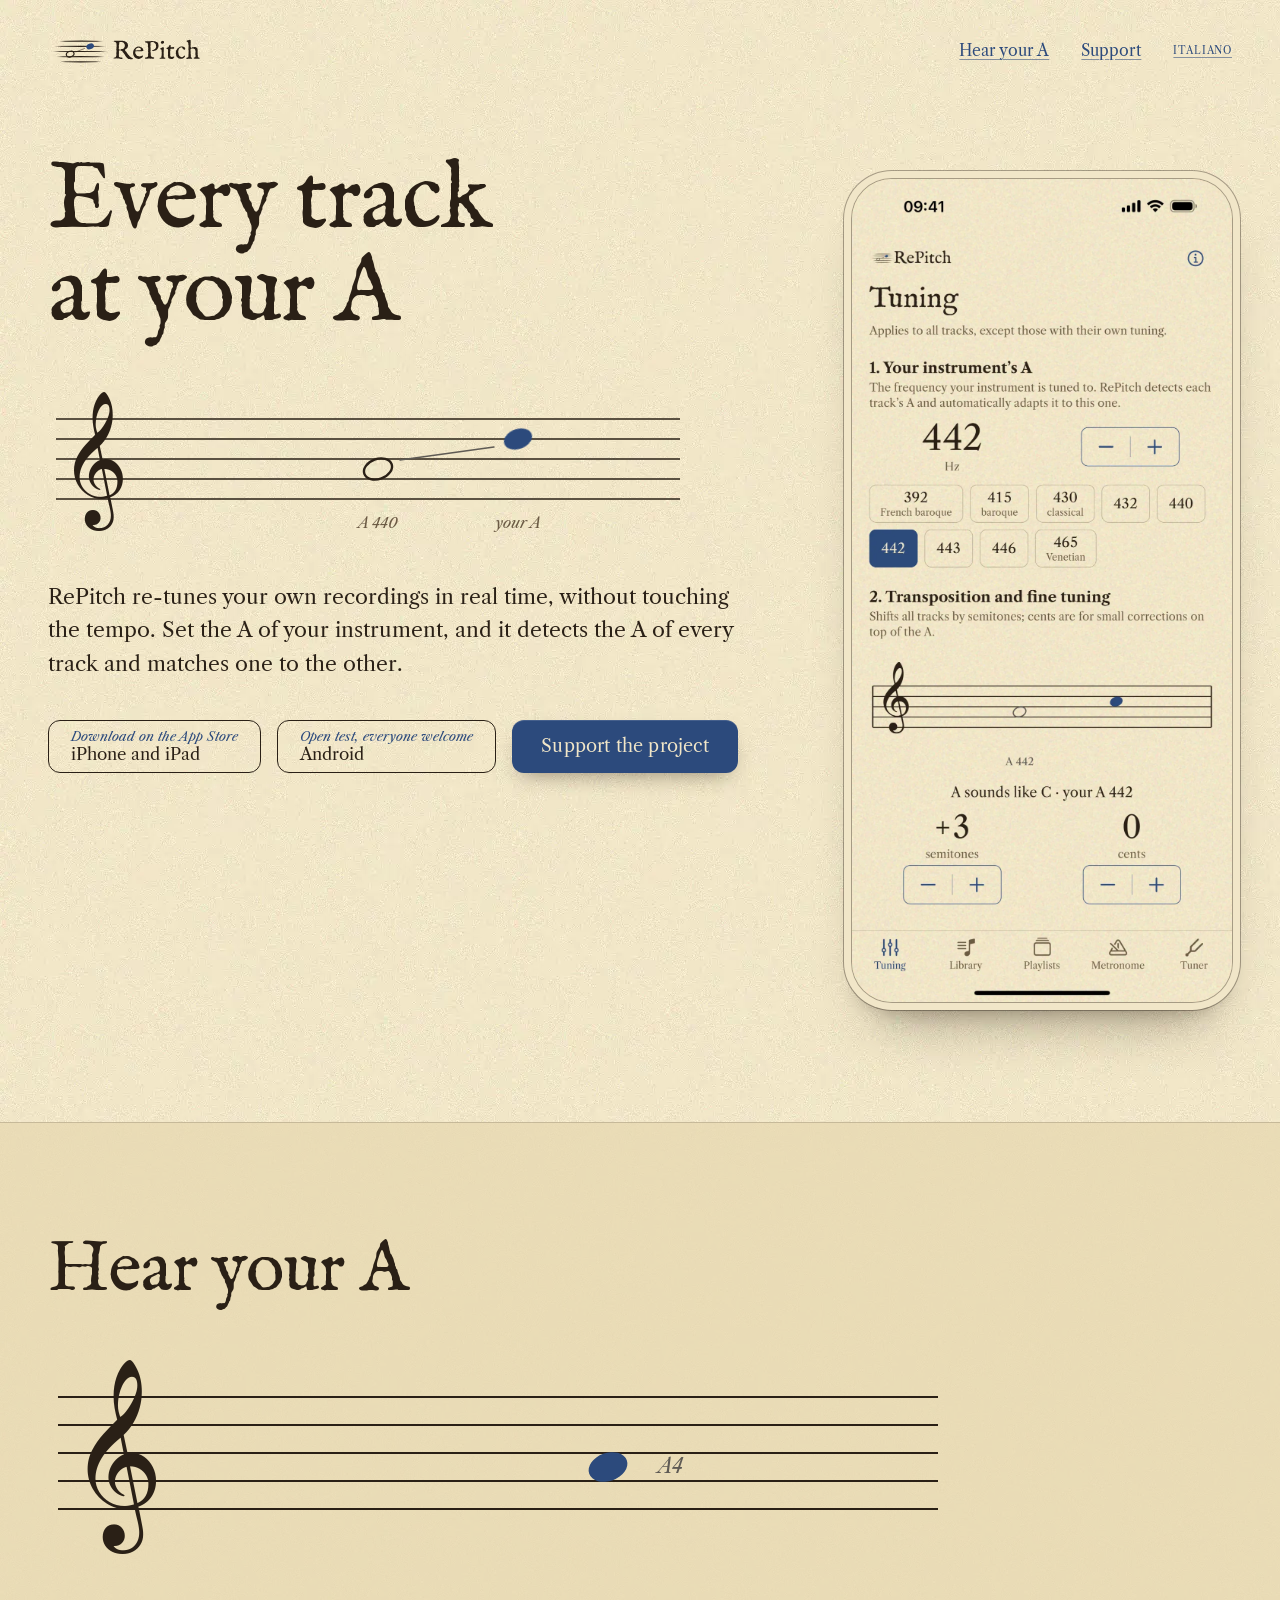
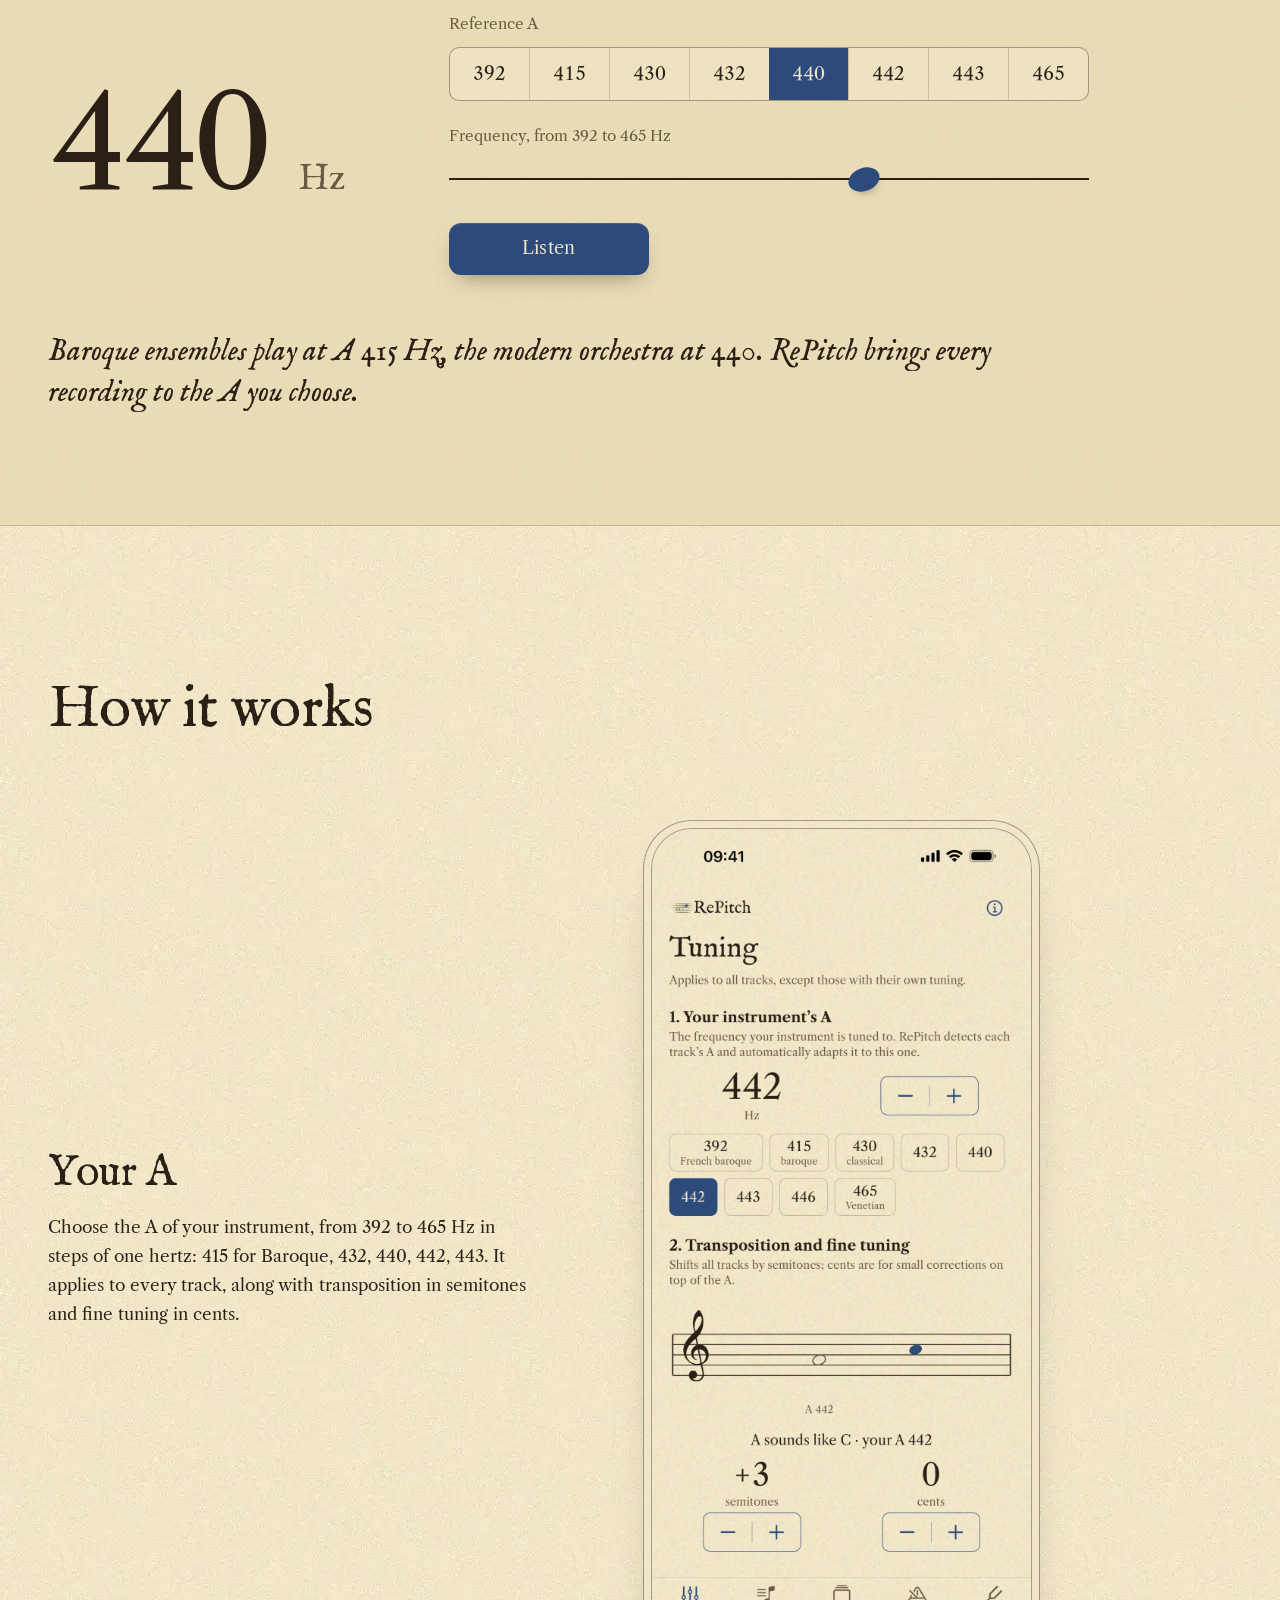
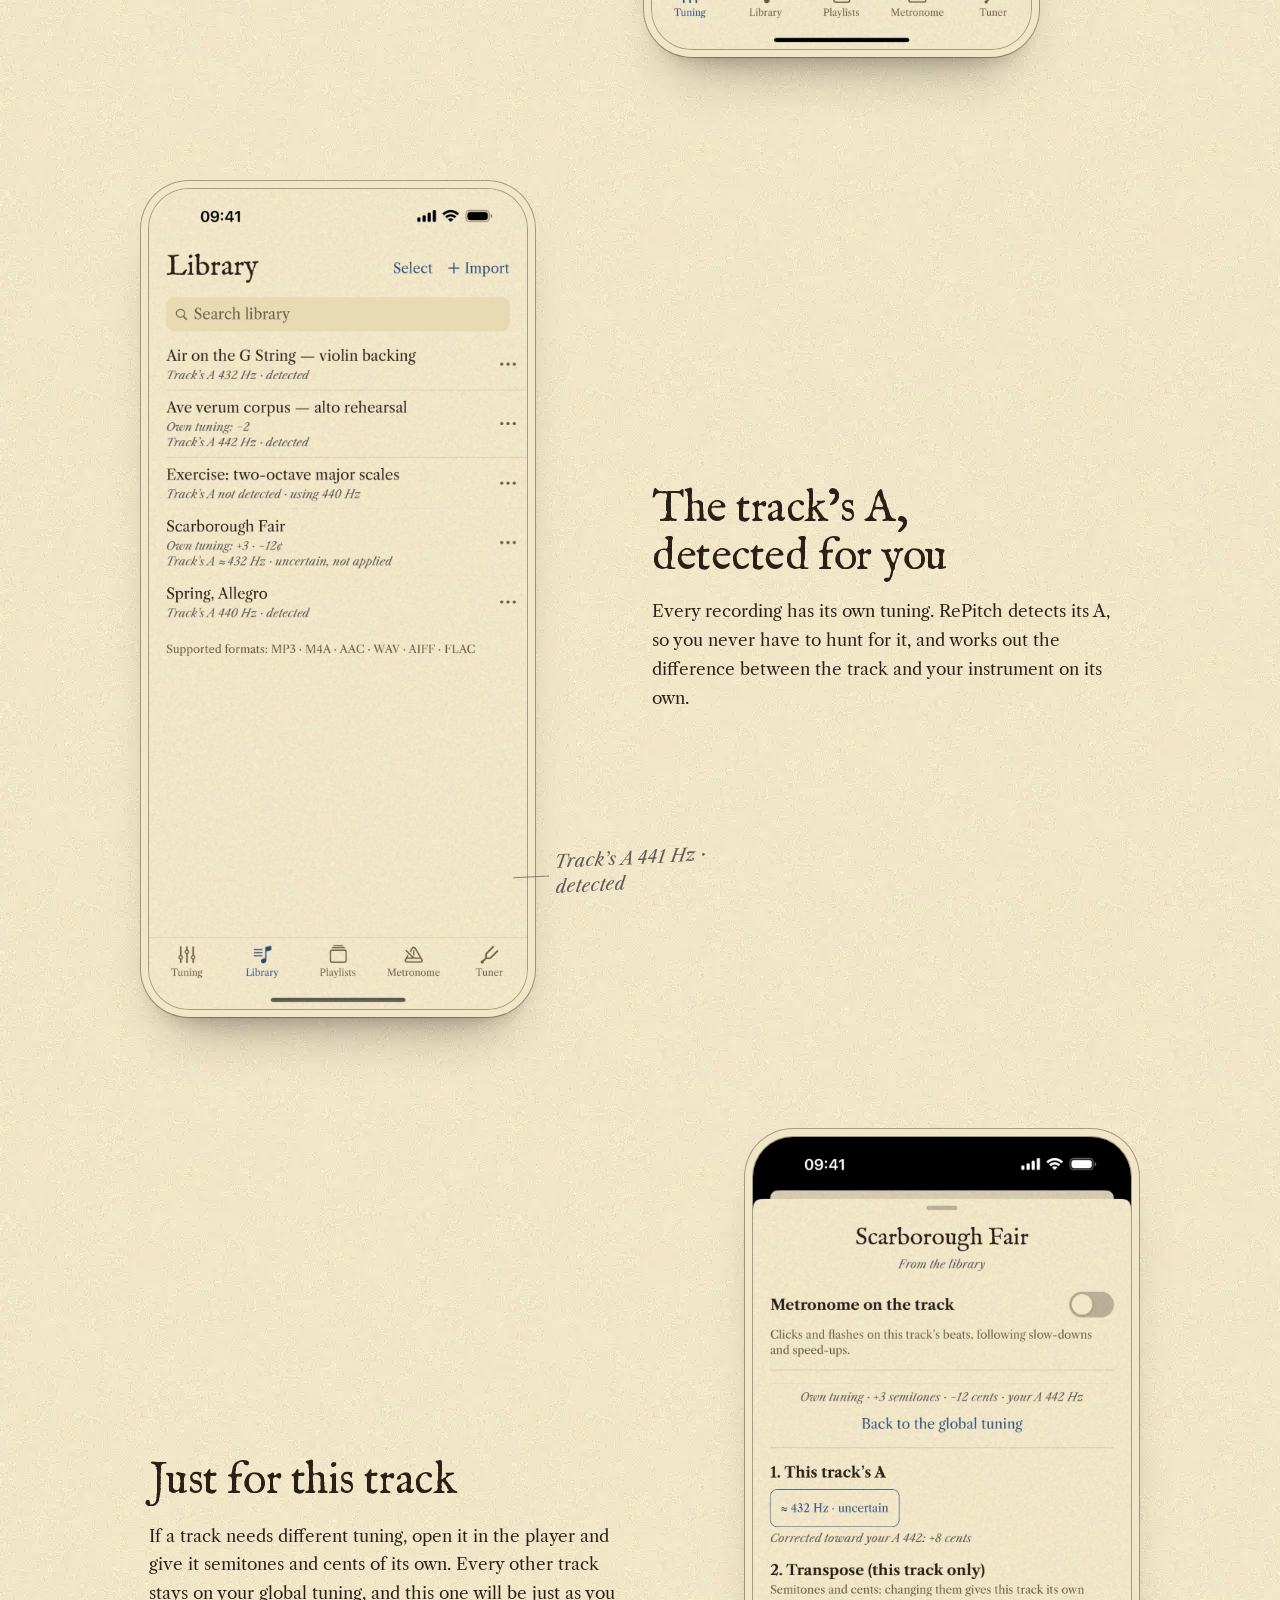
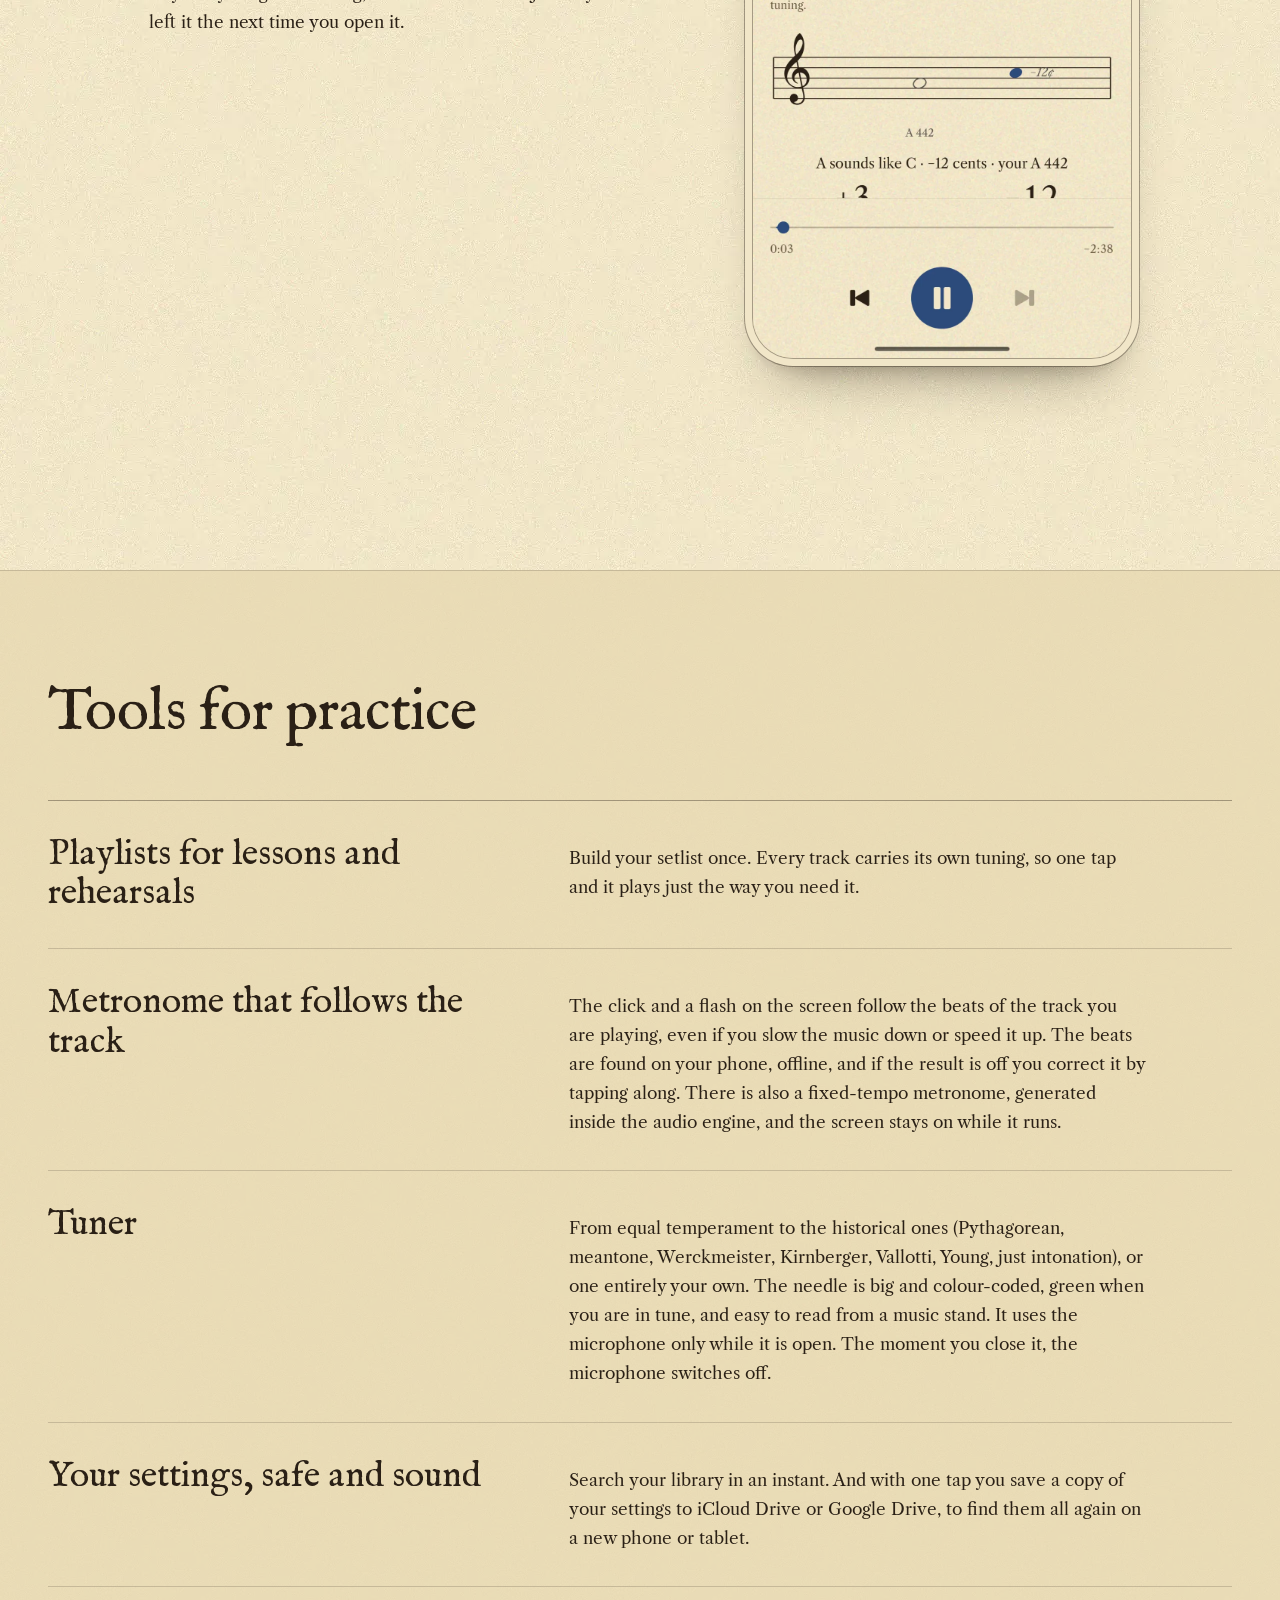
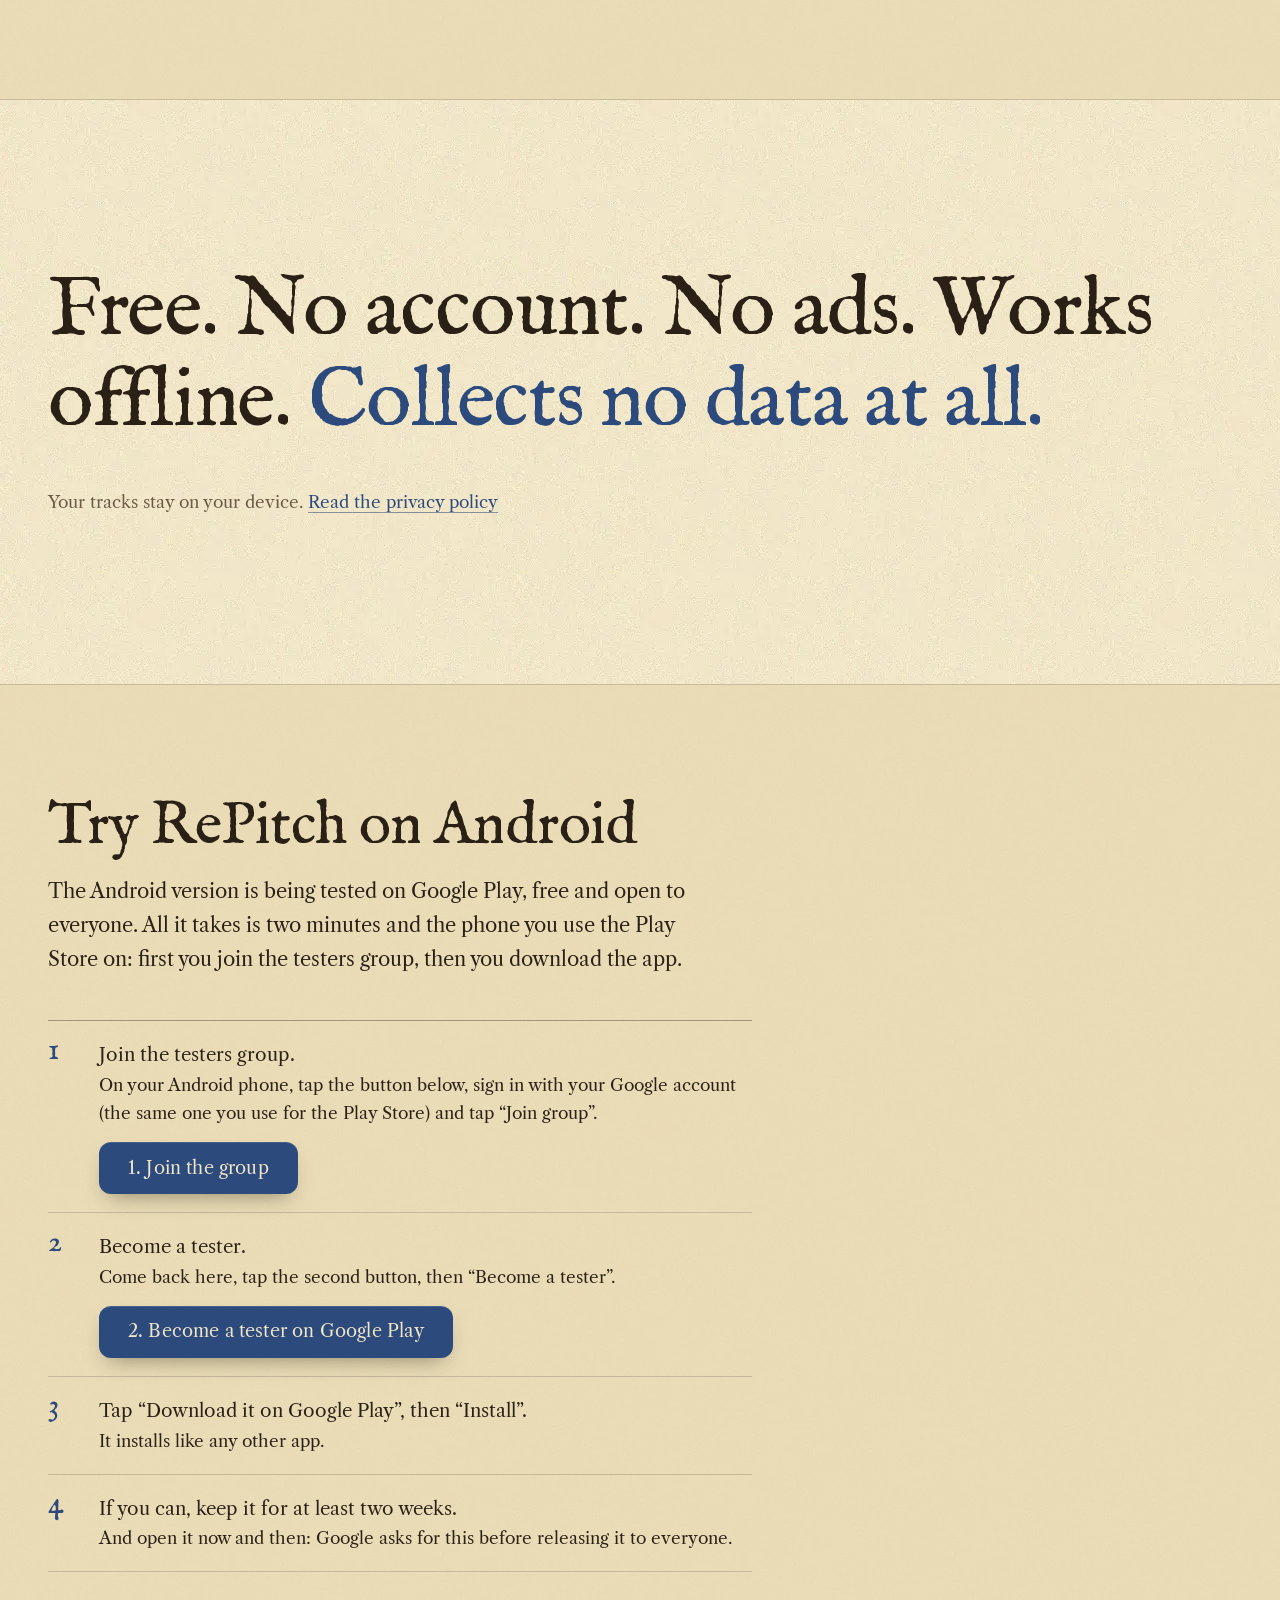
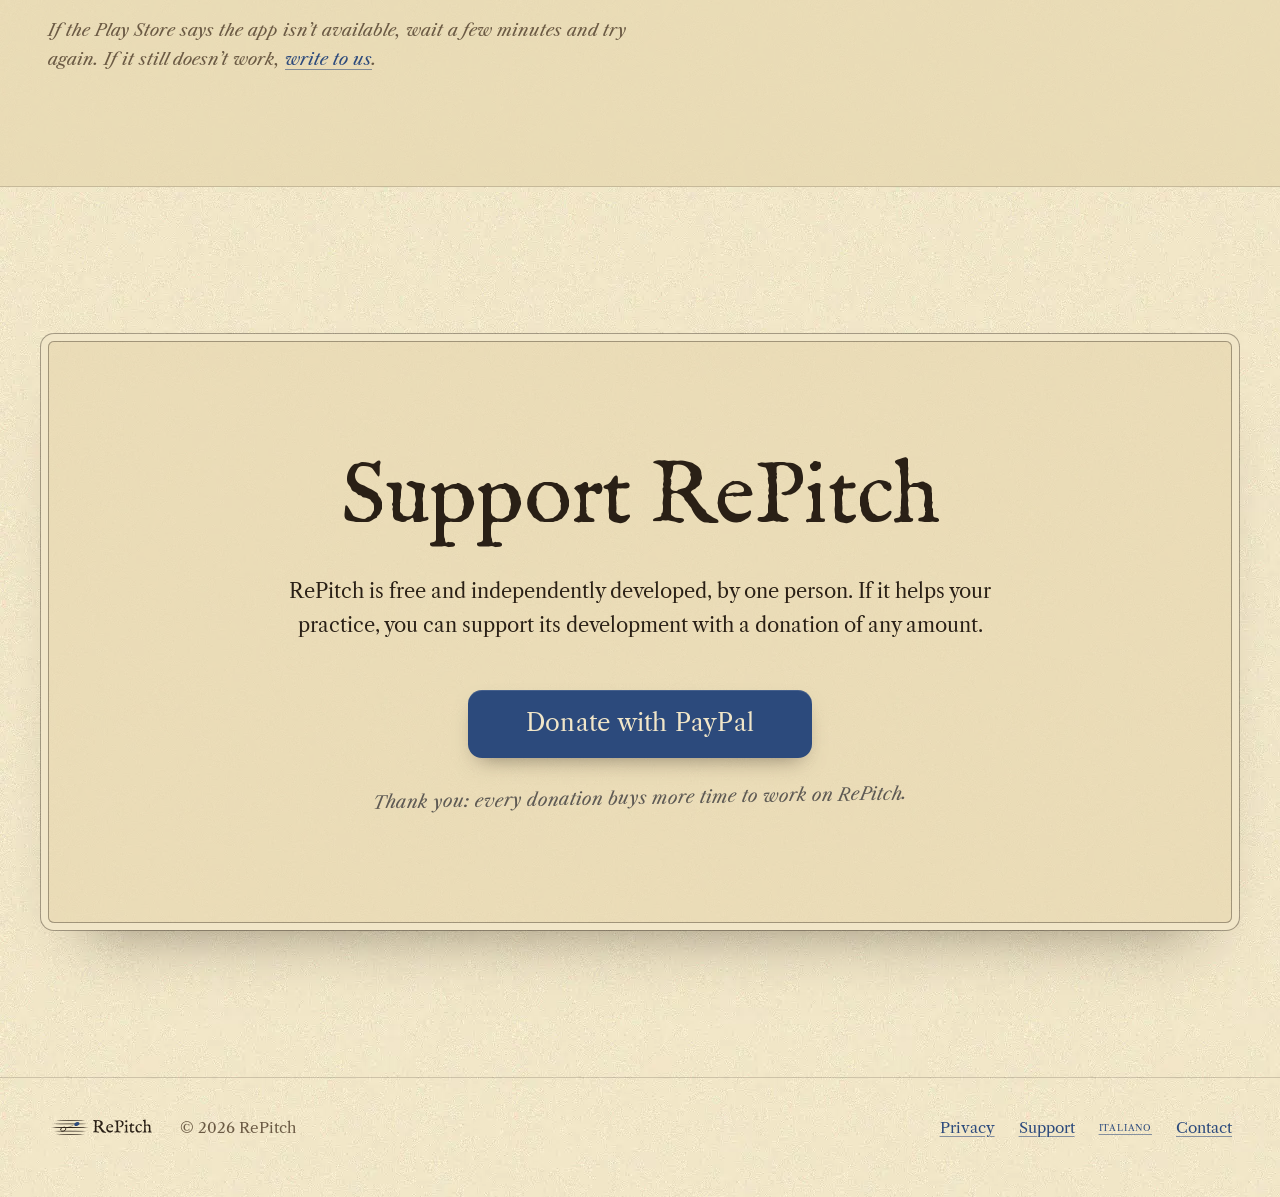
==== commit f1ebef35: "Aggiorna sito 2026-10-21" ====
--- a/en/index.html
+++ b/en/index.html
@@ -17,7 +17,7 @@
 <meta property="og:locale:alternate" content="it_IT">
 <meta property="og:url" content="https://re-pitch.it/en/">
 <meta property="og:title" content="RePitch — Every track at your A">
-<meta property="og:description" content="Re-tune your recordings to your instrument in real time, without touching the tempo. Coming soon to the App Store, now in open testing on Android.">
+<meta property="og:description" content="Re-tune your recordings to your instrument in real time, without touching the tempo. Free on the App Store, now in open testing on Android.">
 <meta property="og:image" content="https://re-pitch.it/assets/social/og-image-en.jpg">
 <meta property="og:image:secure_url" content="https://re-pitch.it/assets/social/og-image-en.jpg">
 <meta property="og:image:type" content="image/jpeg">
@@ -26,7 +26,7 @@
 <meta property="og:image:alt" content="Every track at your A — RePitch, the app that re-tunes your recordings">
 <meta name="twitter:card" content="summary_large_image">
 <meta name="twitter:title" content="RePitch — Every track at your A">
-<meta name="twitter:description" content="Re-tune your recordings to your instrument in real time, without touching the tempo. Coming soon to the App Store, now in open testing on Android.">
+<meta name="twitter:description" content="Re-tune your recordings to your instrument in real time, without touching the tempo. Free on the App Store, now in open testing on Android.">
 <meta name="twitter:image" content="https://re-pitch.it/assets/social/og-image-en.jpg">
 <meta name="twitter:image:alt" content="Every track at your A — RePitch, the app that re-tunes your recordings">
 
@@ -82,10 +82,10 @@
     <p class="lead">RePitch re-tunes your own recordings in real time, without touching the tempo. Set the A of your instrument, and it detects the A of every track and matches one to the other.</p>
 
     <div class="actions">
-      <p class="badge" role="note">
-        <span class="badge-small">Coming soon to the App Store</span>
+      <a class="badge badge-link" href="https://apps.apple.com/app/id6823679480" rel="noopener">
+        <span class="badge-small">Download on the App Store</span>
         <span class="badge-big">iPhone and iPad</span>
-      </p>
+      </a>
       <a class="badge badge-link" href="#android">
         <span class="badge-small">Open test, everyone welcome</span>
         <span class="badge-big">Android</span>
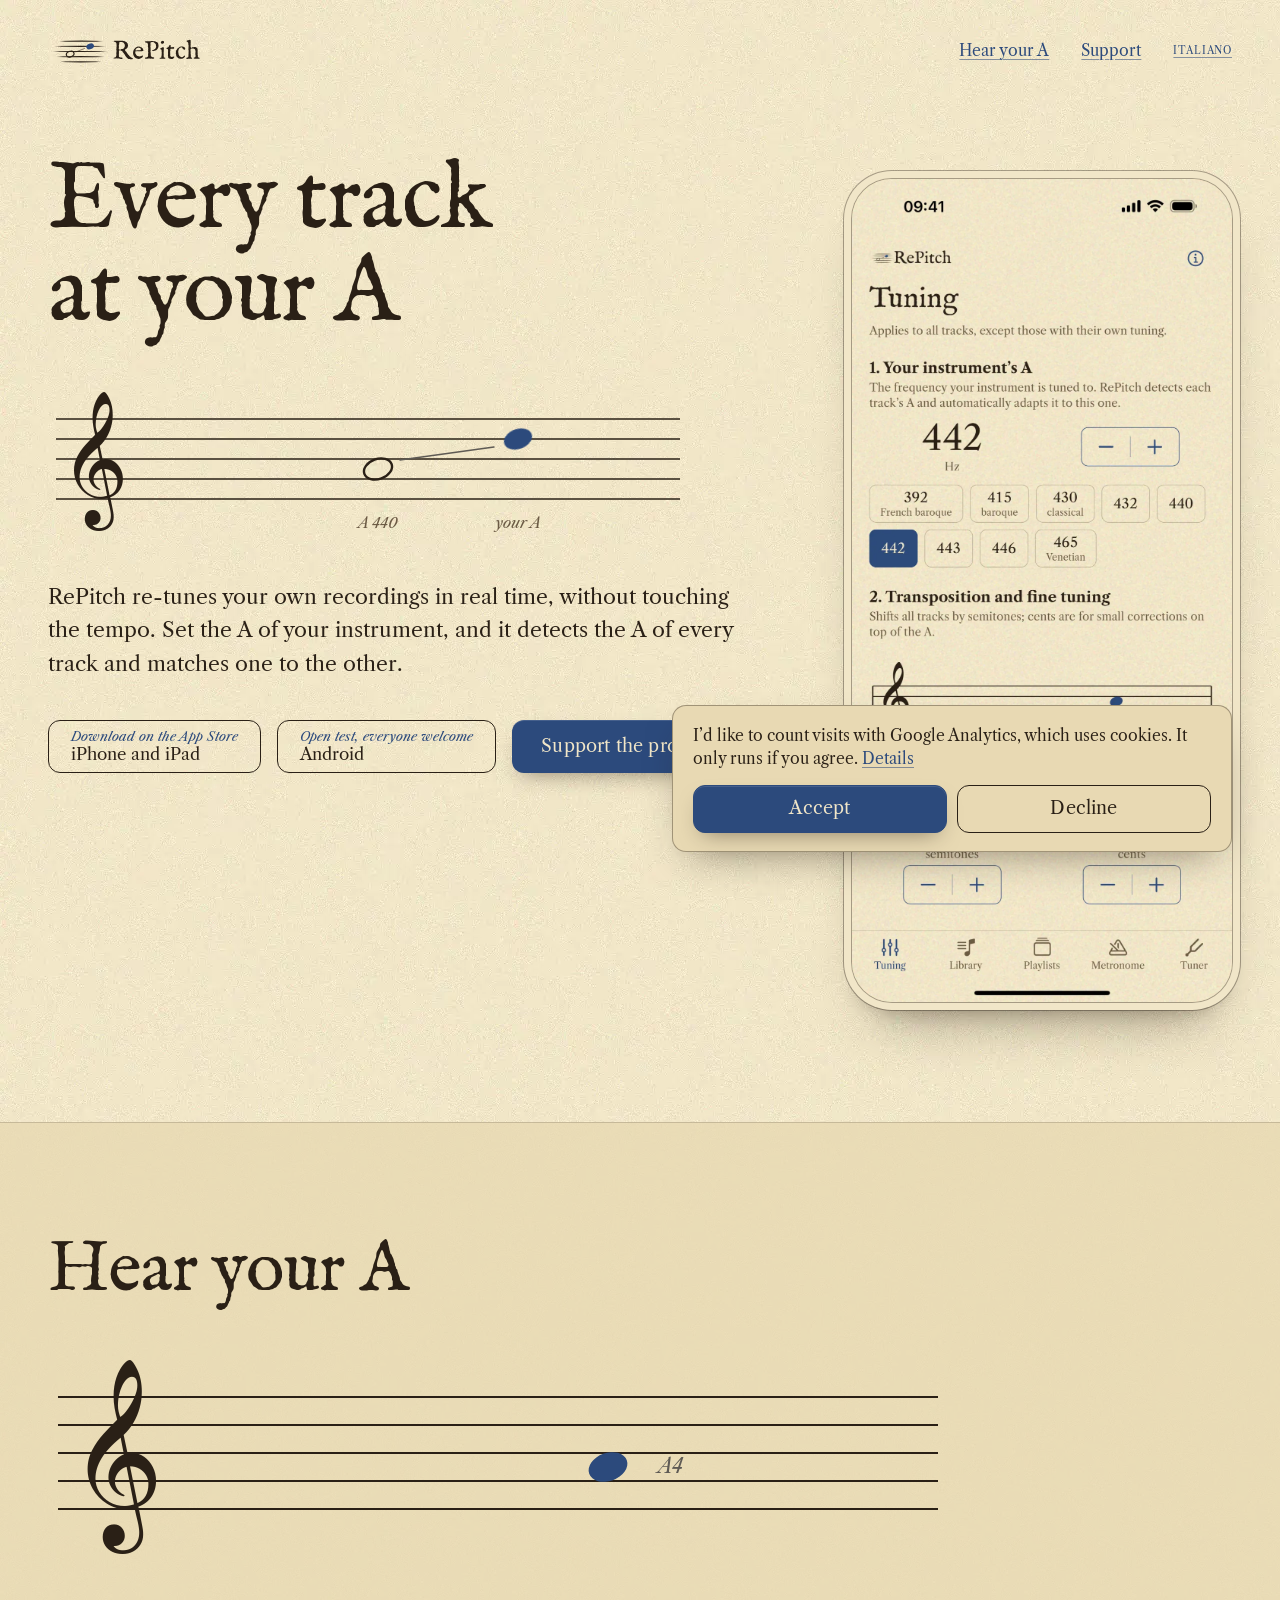
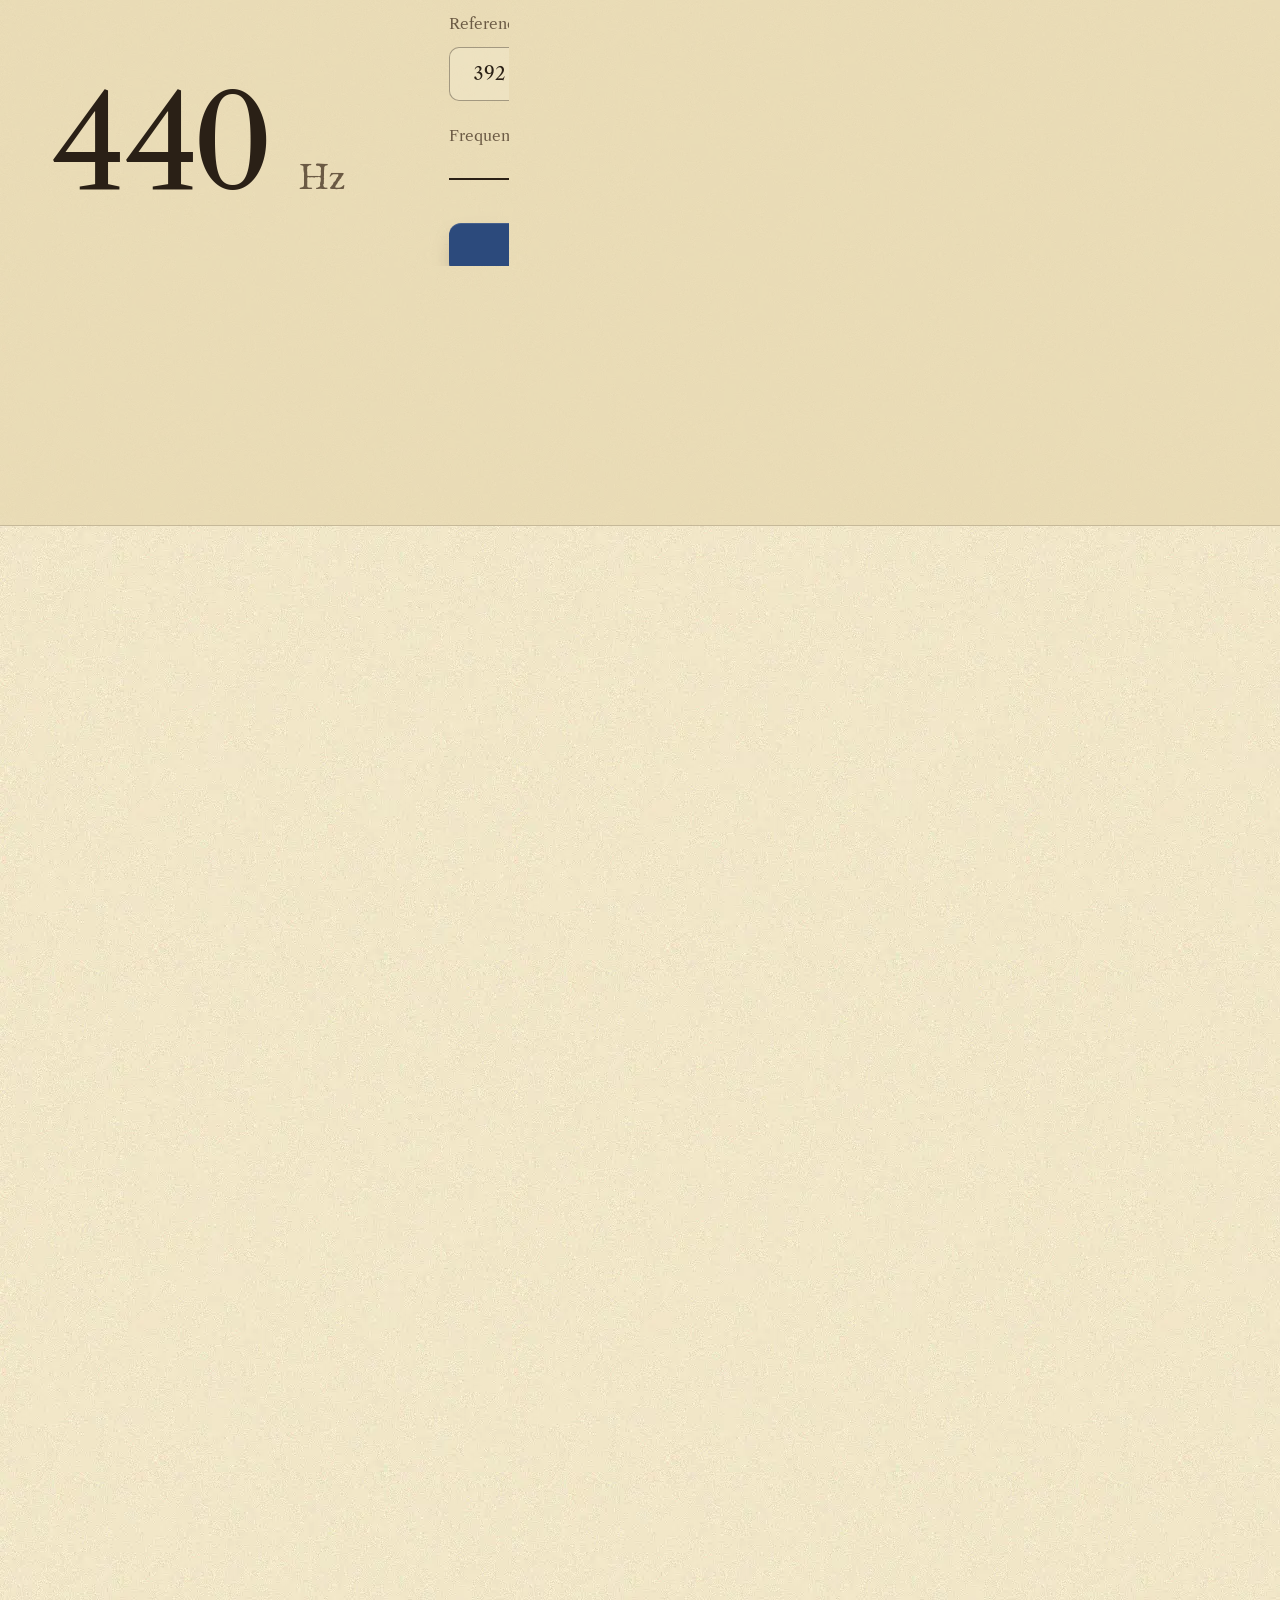
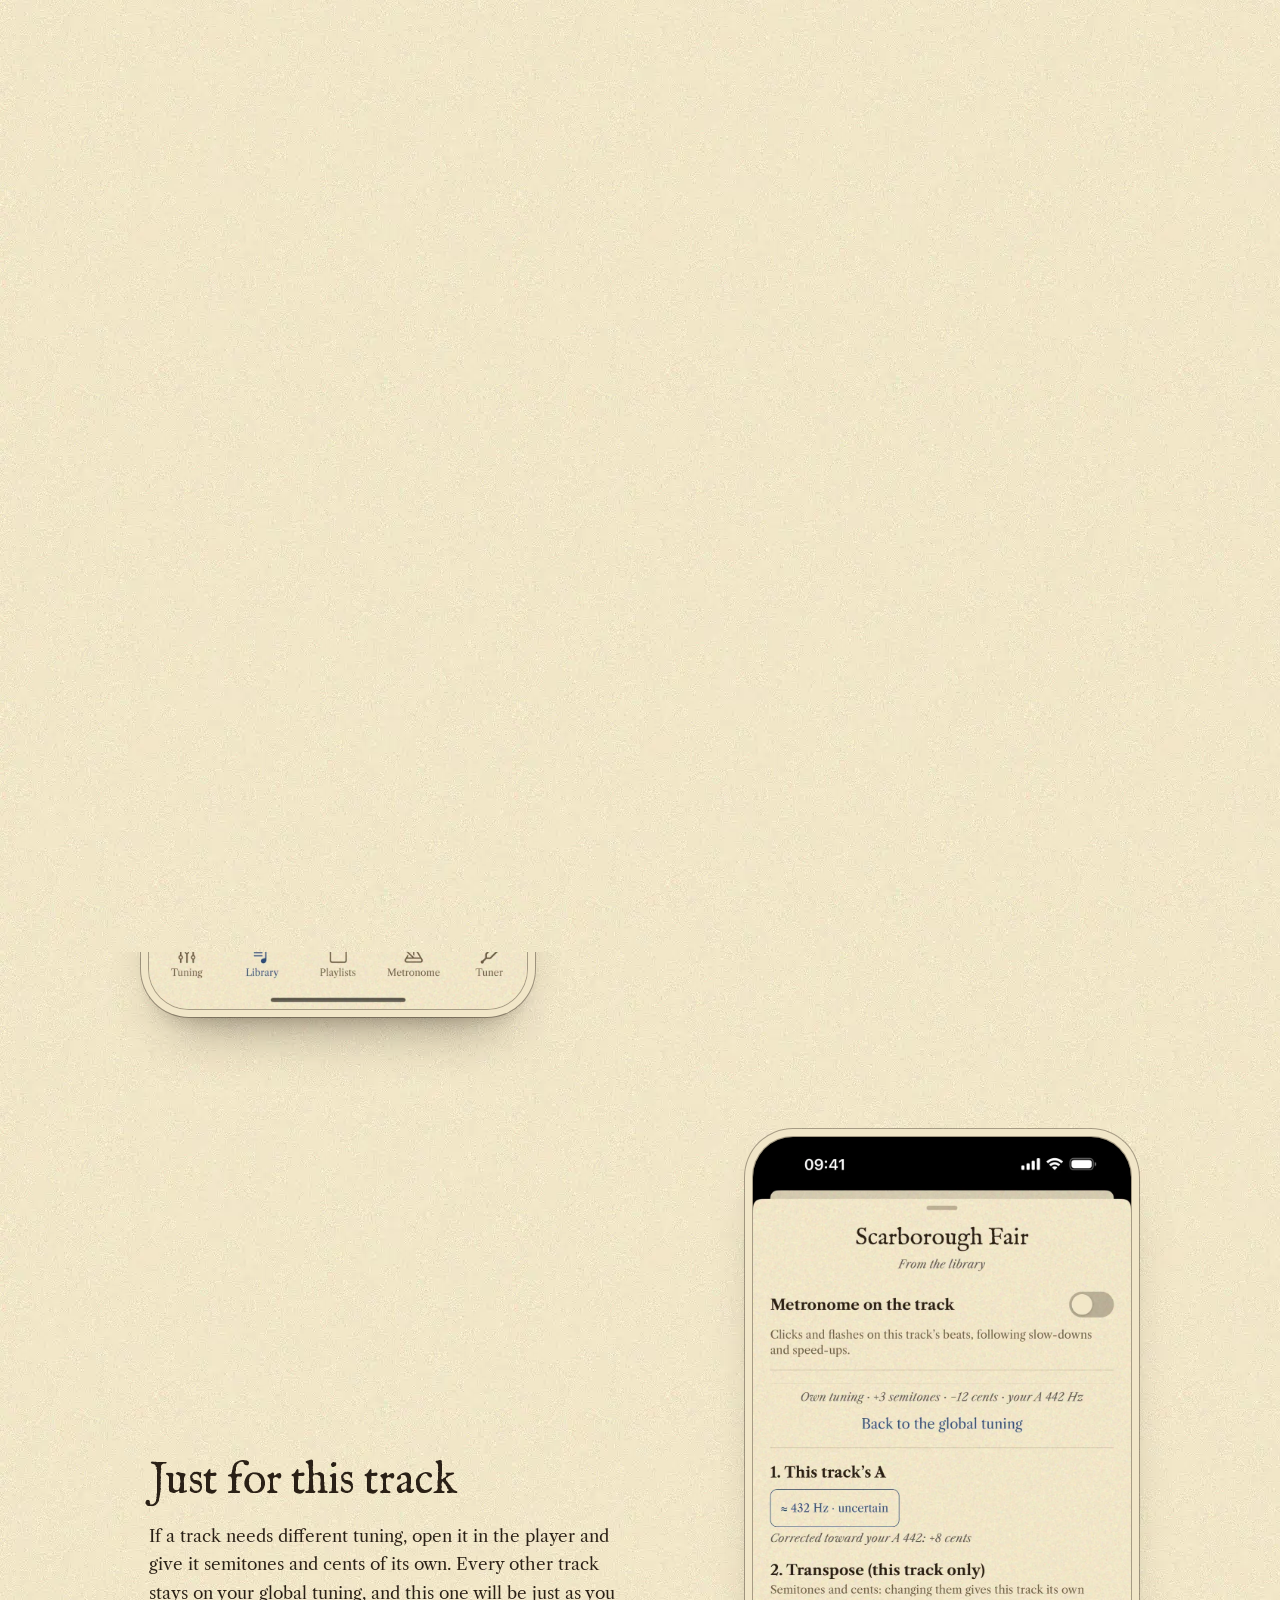
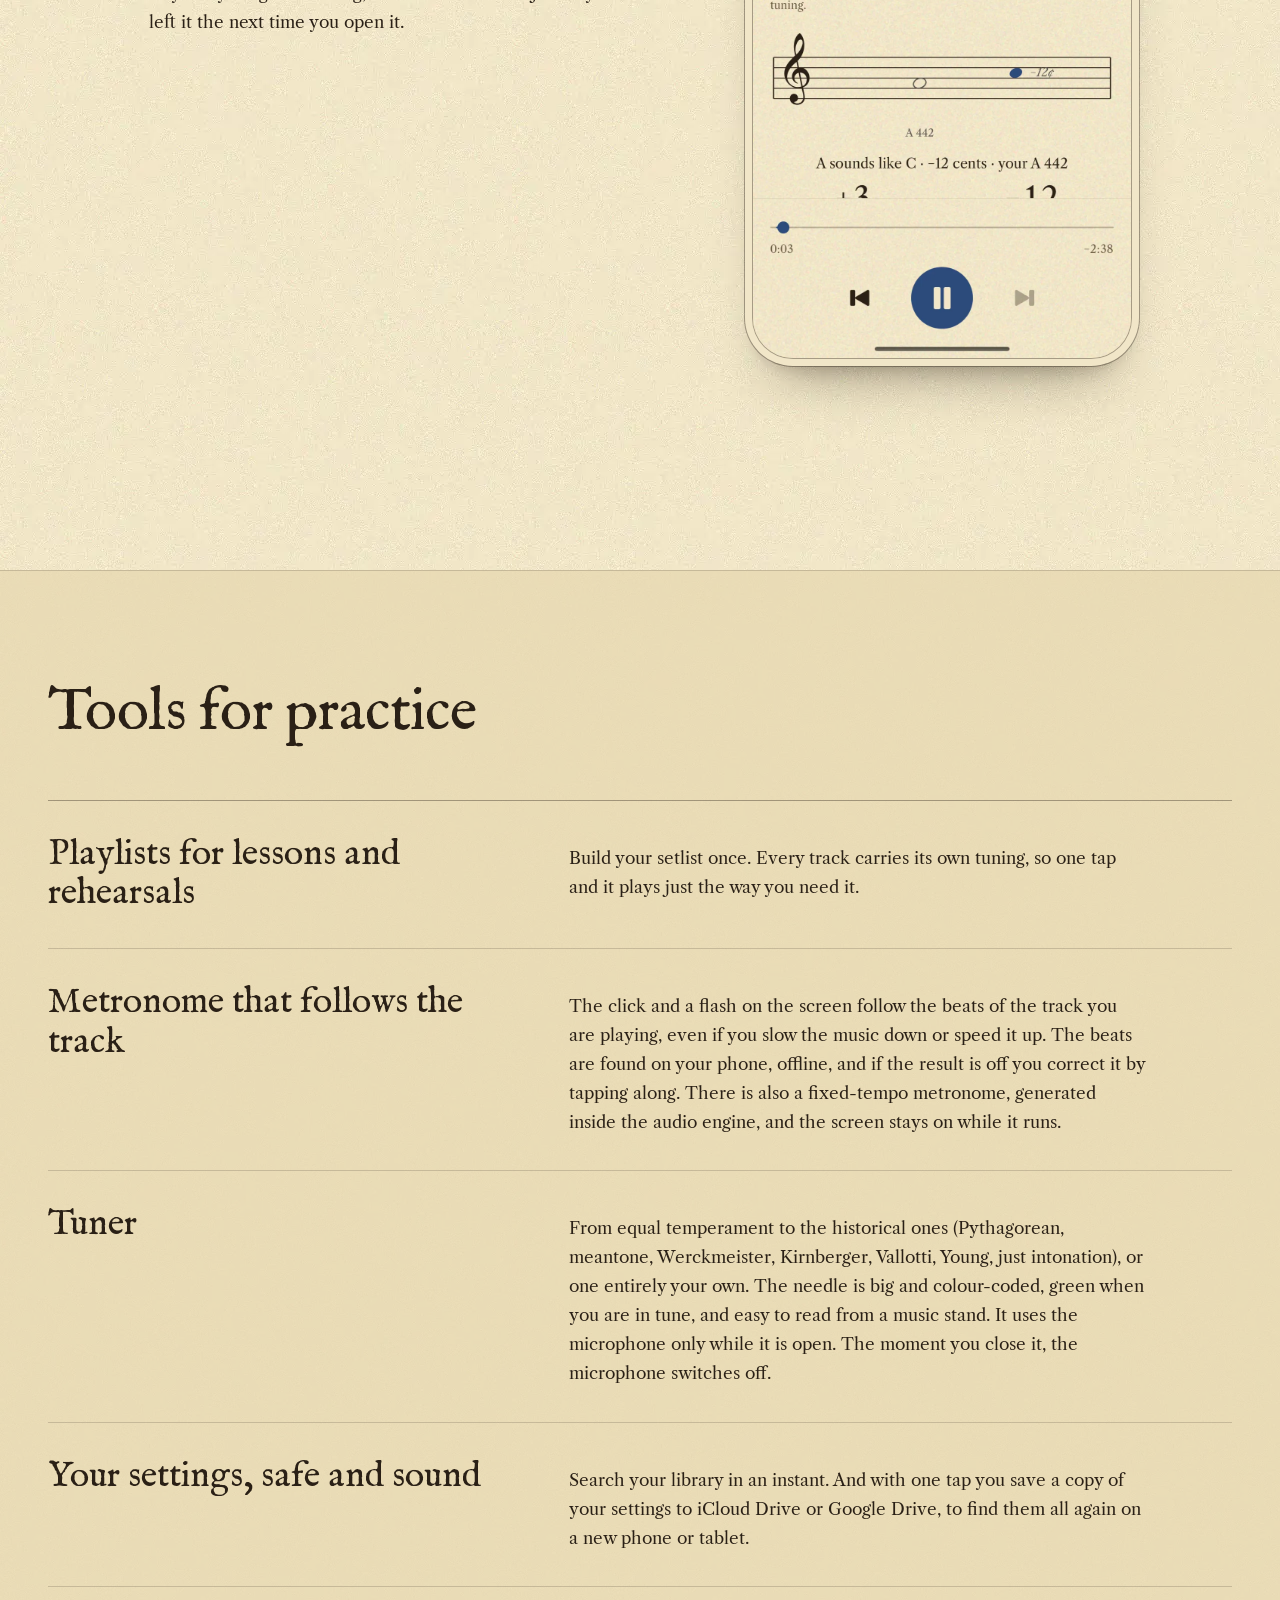
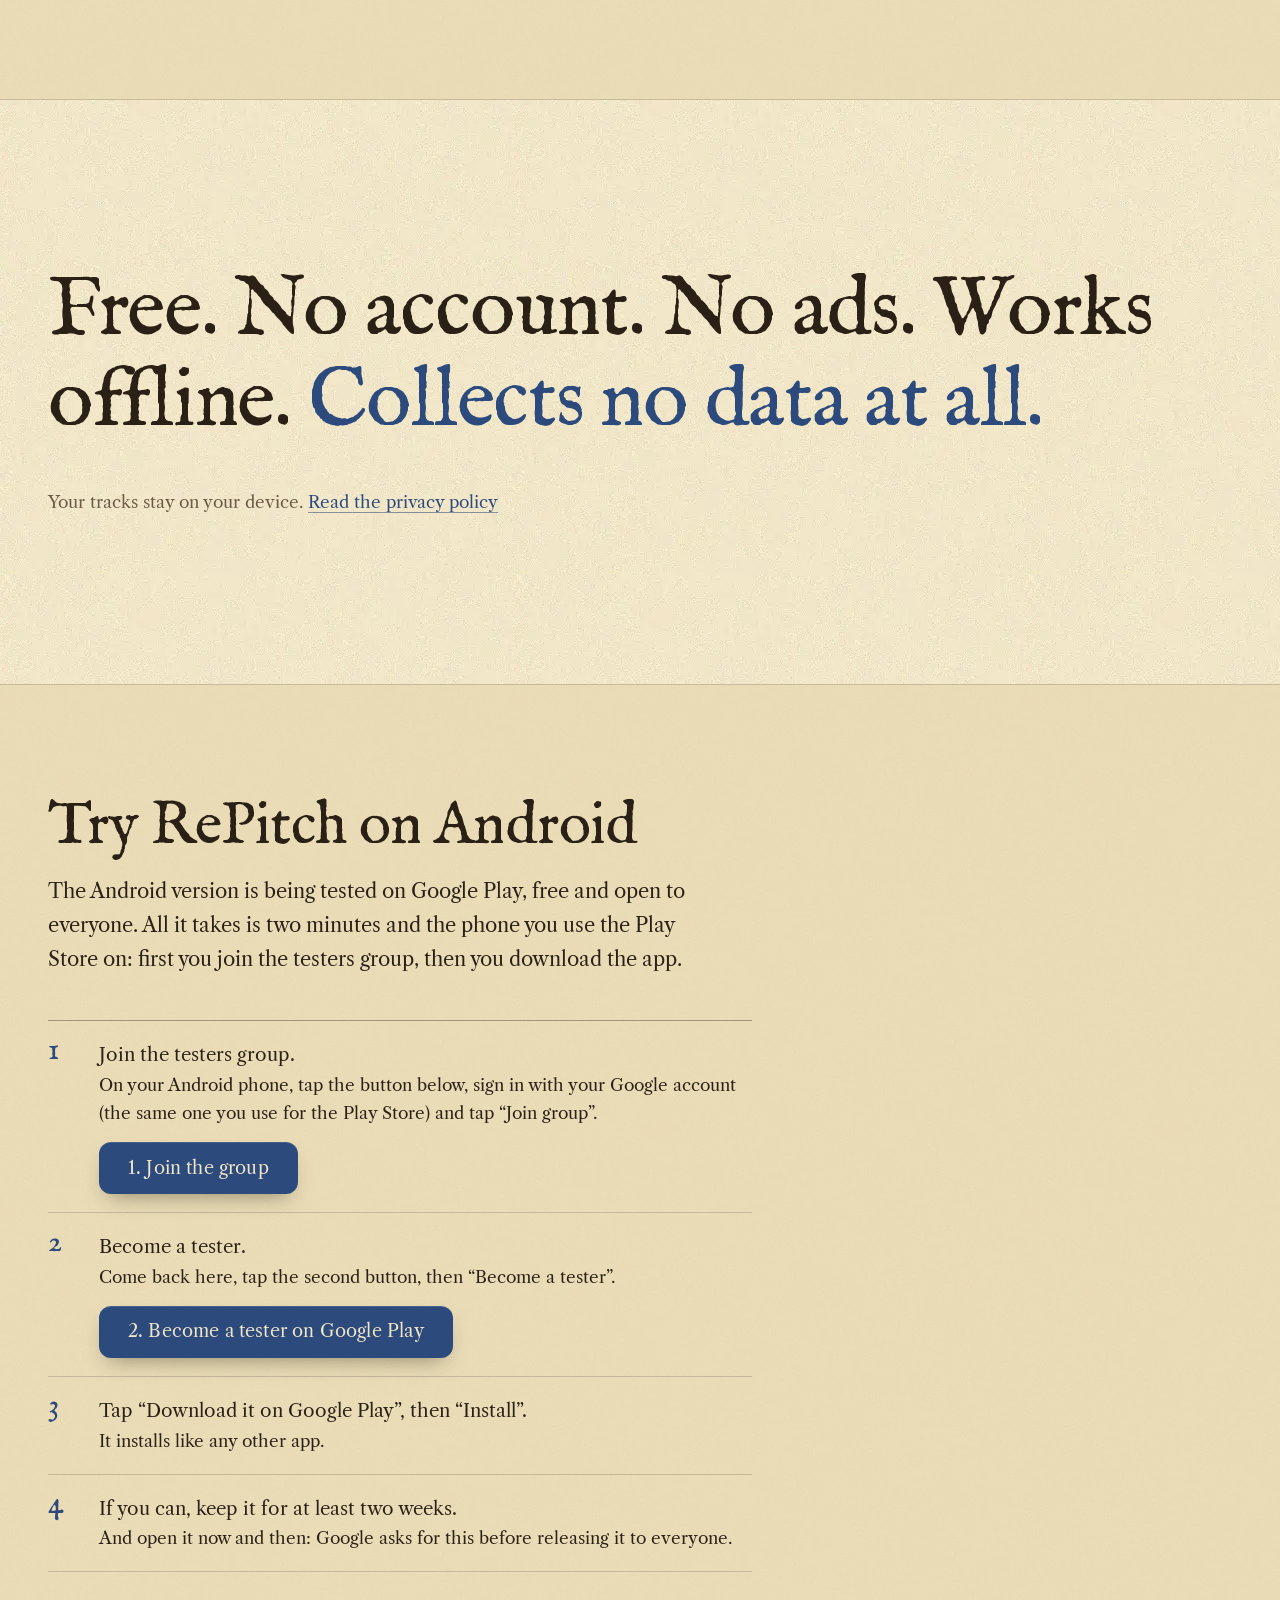
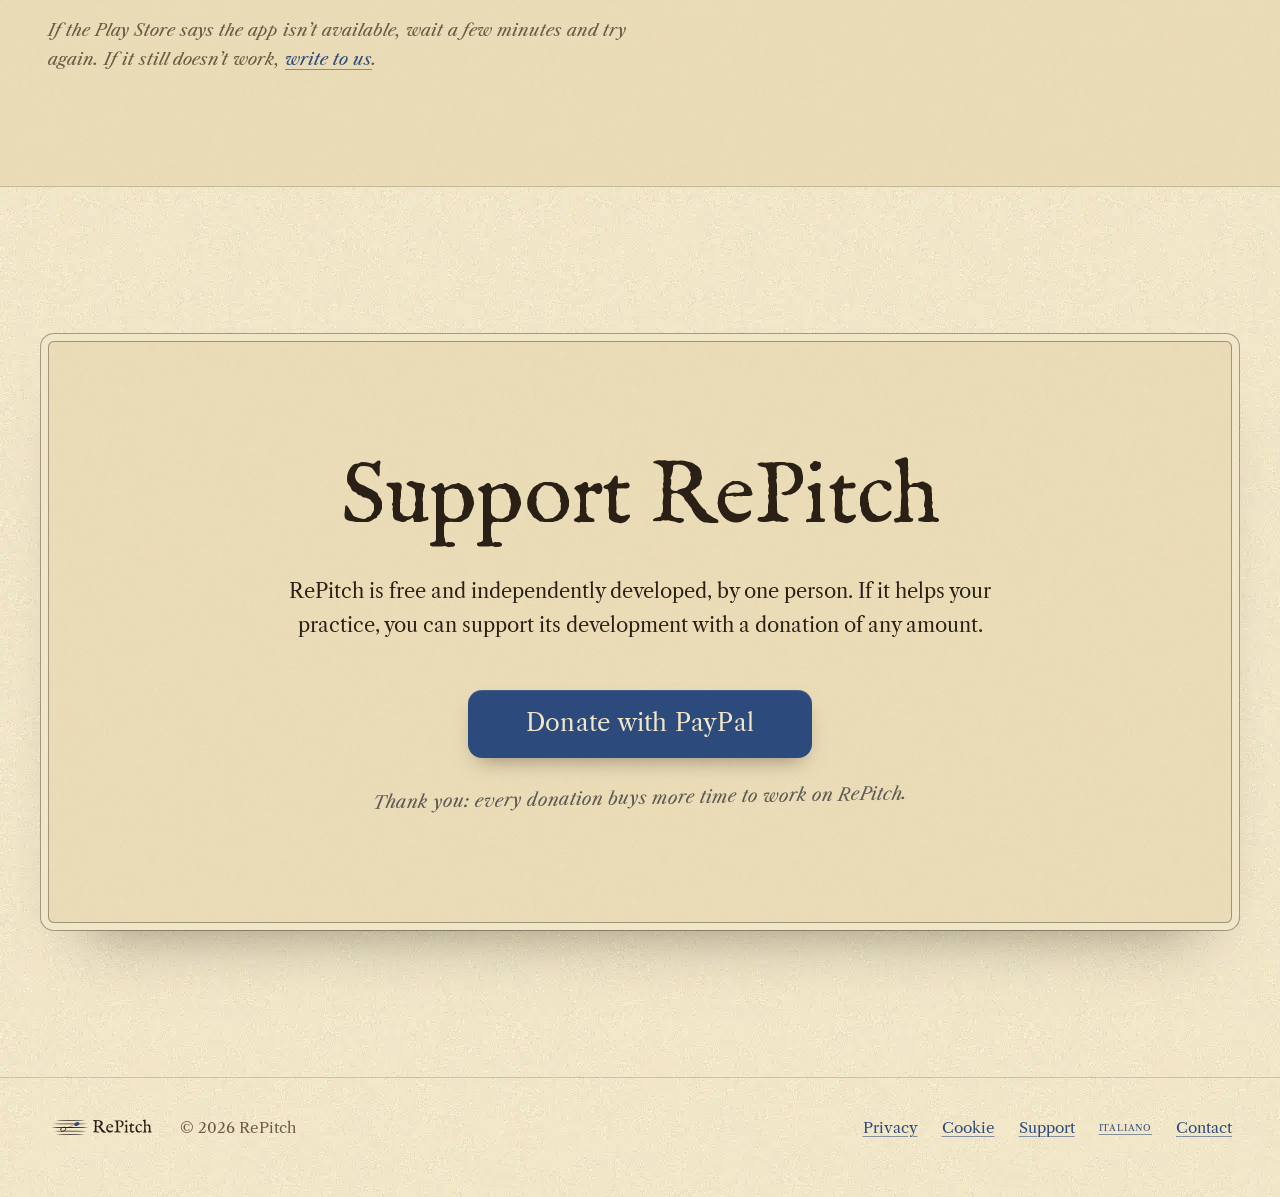
==== commit 9a2e3021: "Aggiorna sito 2026-11-03" ====
--- a/en/index.html
+++ b/en/index.html
@@ -276,6 +276,7 @@
   <p>© 2026 RePitch</p>
   <nav aria-label="Legal and contact">
     <a href="privacy.html">Privacy</a>
+    <button type="button" class="link-btn" data-consent-open>Cookie</button>
     <a href="support.html">Support</a>
     <a class="lang-switch" href="../" lang="it" hreflang="it">Italiano</a>
     <a href="mailto:info@re-pitch.it" data-contact>Contact</a>
--- a/styles.css
+++ b/styles.css
@@ -61,8 +61,8 @@
 /* Superfici del browser, tematizzate */
 ::selection { background: var(--blue); color: var(--on-blue); }
 :focus-visible { outline: 2px solid var(--blue); outline-offset: 4px; border-radius: 3px; }
-a { color: var(--blue); text-decoration-line: underline; text-decoration-thickness: 1px; text-underline-offset: .22em; text-decoration-color: color-mix(in srgb, var(--blue) 55%, transparent); }
-a:hover { text-decoration-thickness: 2px; text-decoration-color: currentColor; }
+a, .link-btn { color: var(--blue); text-decoration-line: underline; text-decoration-thickness: 1px; text-underline-offset: .22em; text-decoration-color: color-mix(in srgb, var(--blue) 55%, transparent); }
+a:hover, .link-btn:hover { text-decoration-thickness: 2px; text-decoration-color: currentColor; }
 .skip { position: absolute; left: var(--gutter); top: -60px; background: var(--blue); color: var(--on-blue); padding: .6em 1em; z-index: 10; text-decoration: none; }
 .skip:focus { top: 12px; }
 
@@ -272,3 +272,21 @@
   .actions > * { width: 100%; }
   .badge { align-items: flex-start; }
 }
+
+/* --- Consenso cookie ------------------------------------------------------------------------------------------- */
+.link-btn { background: none; border: 0; padding: 0; font: inherit; cursor: pointer; }
+.consent {
+  position: fixed; inset-inline: var(--gutter); bottom: var(--gutter); z-index: 20;
+  max-width: 560px; margin-left: auto; padding: 18px 20px;
+  background: var(--plate); color: var(--ink); border: 1px solid var(--rule); border-radius: 14px;
+  box-shadow: 0 18px 40px -18px var(--shadow); font-size: .98rem; line-height: 1.5;
+  animation: consent-in .45s var(--ease) both;
+}
+@keyframes consent-in { from { opacity: 0; transform: translateY(12px); } to { opacity: 1; transform: none; } }
+@media (prefers-reduced-motion: reduce) { .consent { animation: none; } }
+.consent-actions { display: flex; flex-wrap: wrap; gap: 10px; margin-top: 14px; }
+.consent-actions .btn { flex: 1 1 0; min-height: 48px; padding-inline: 1em; border: 1px solid var(--blue); }
+.consent-actions .btn-solid:hover { text-decoration: none; }
+.consent-decline { background: transparent; color: var(--ink); border-color: var(--ink) !important; }
+.consent-decline:hover { border-color: var(--blue) !important; color: var(--blue); }
+.consent-decline:focus-visible { outline: 2px solid var(--blue); outline-offset: 2px; }
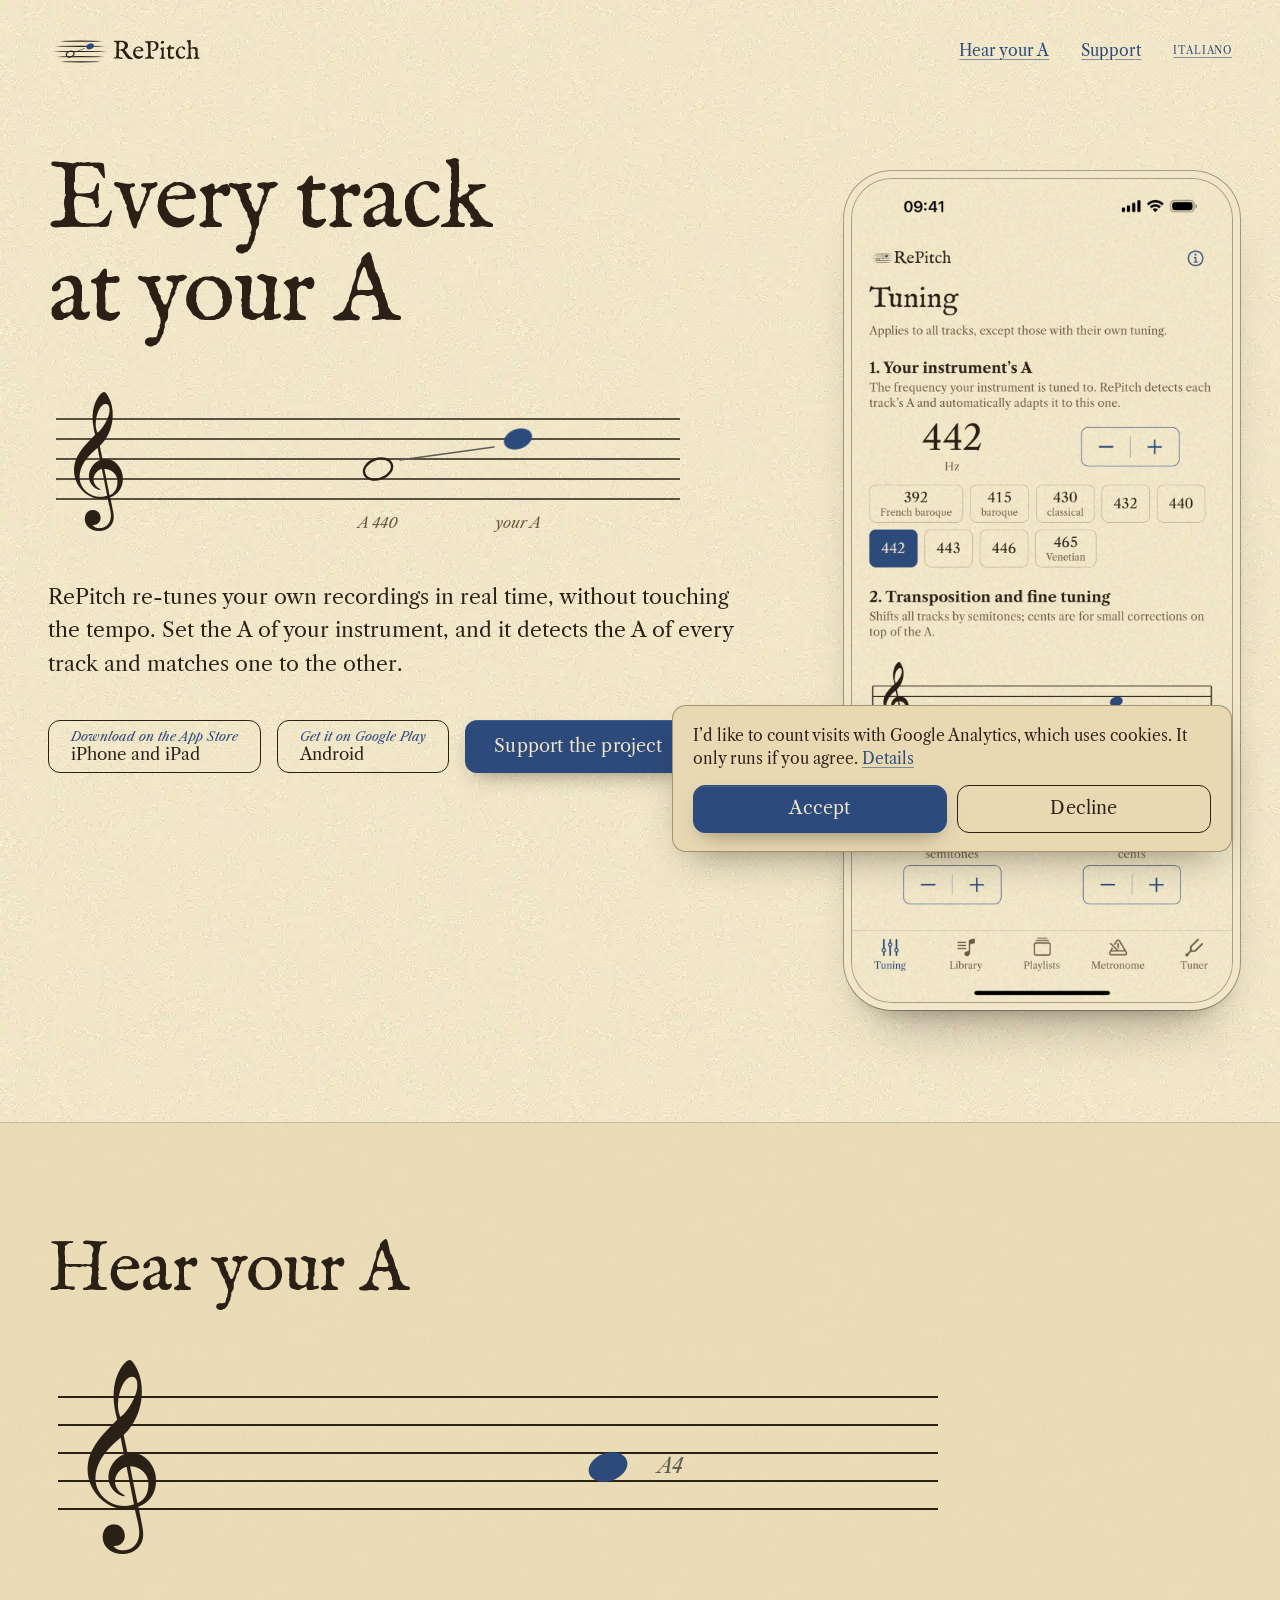
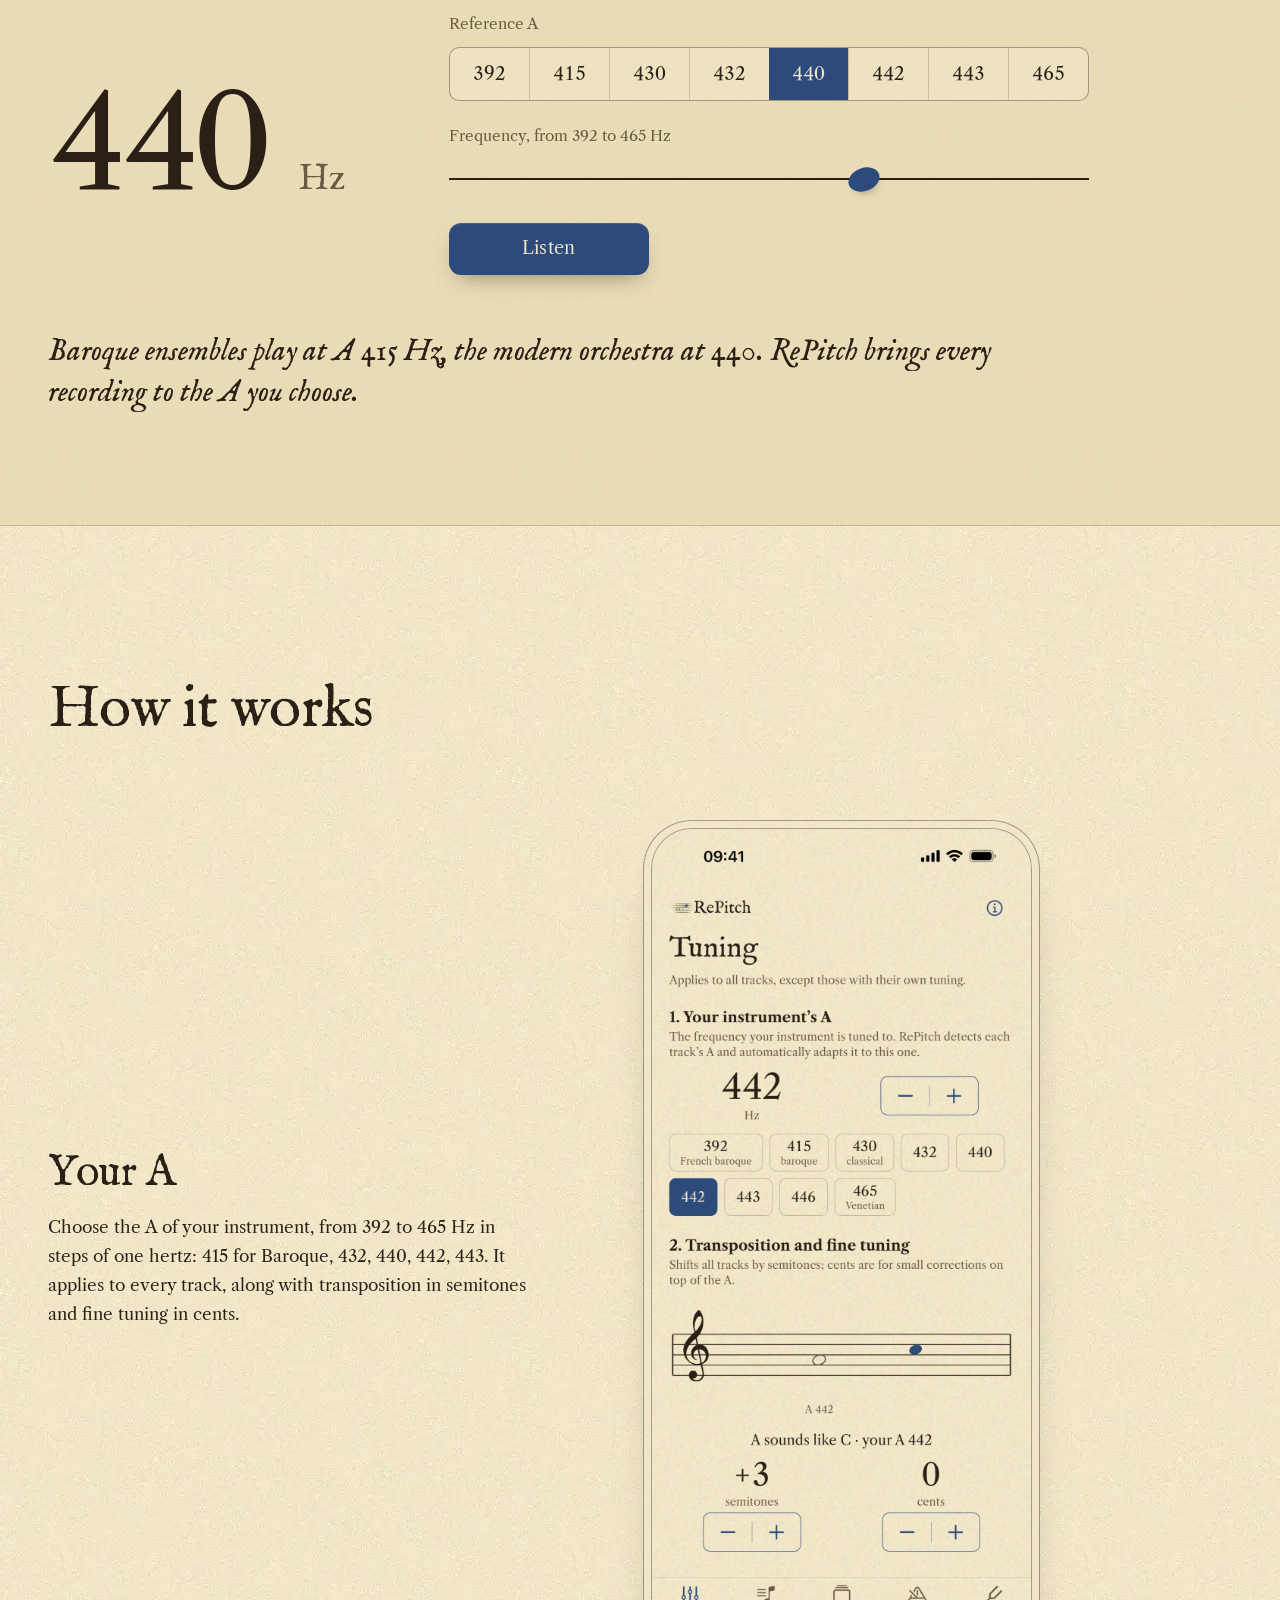
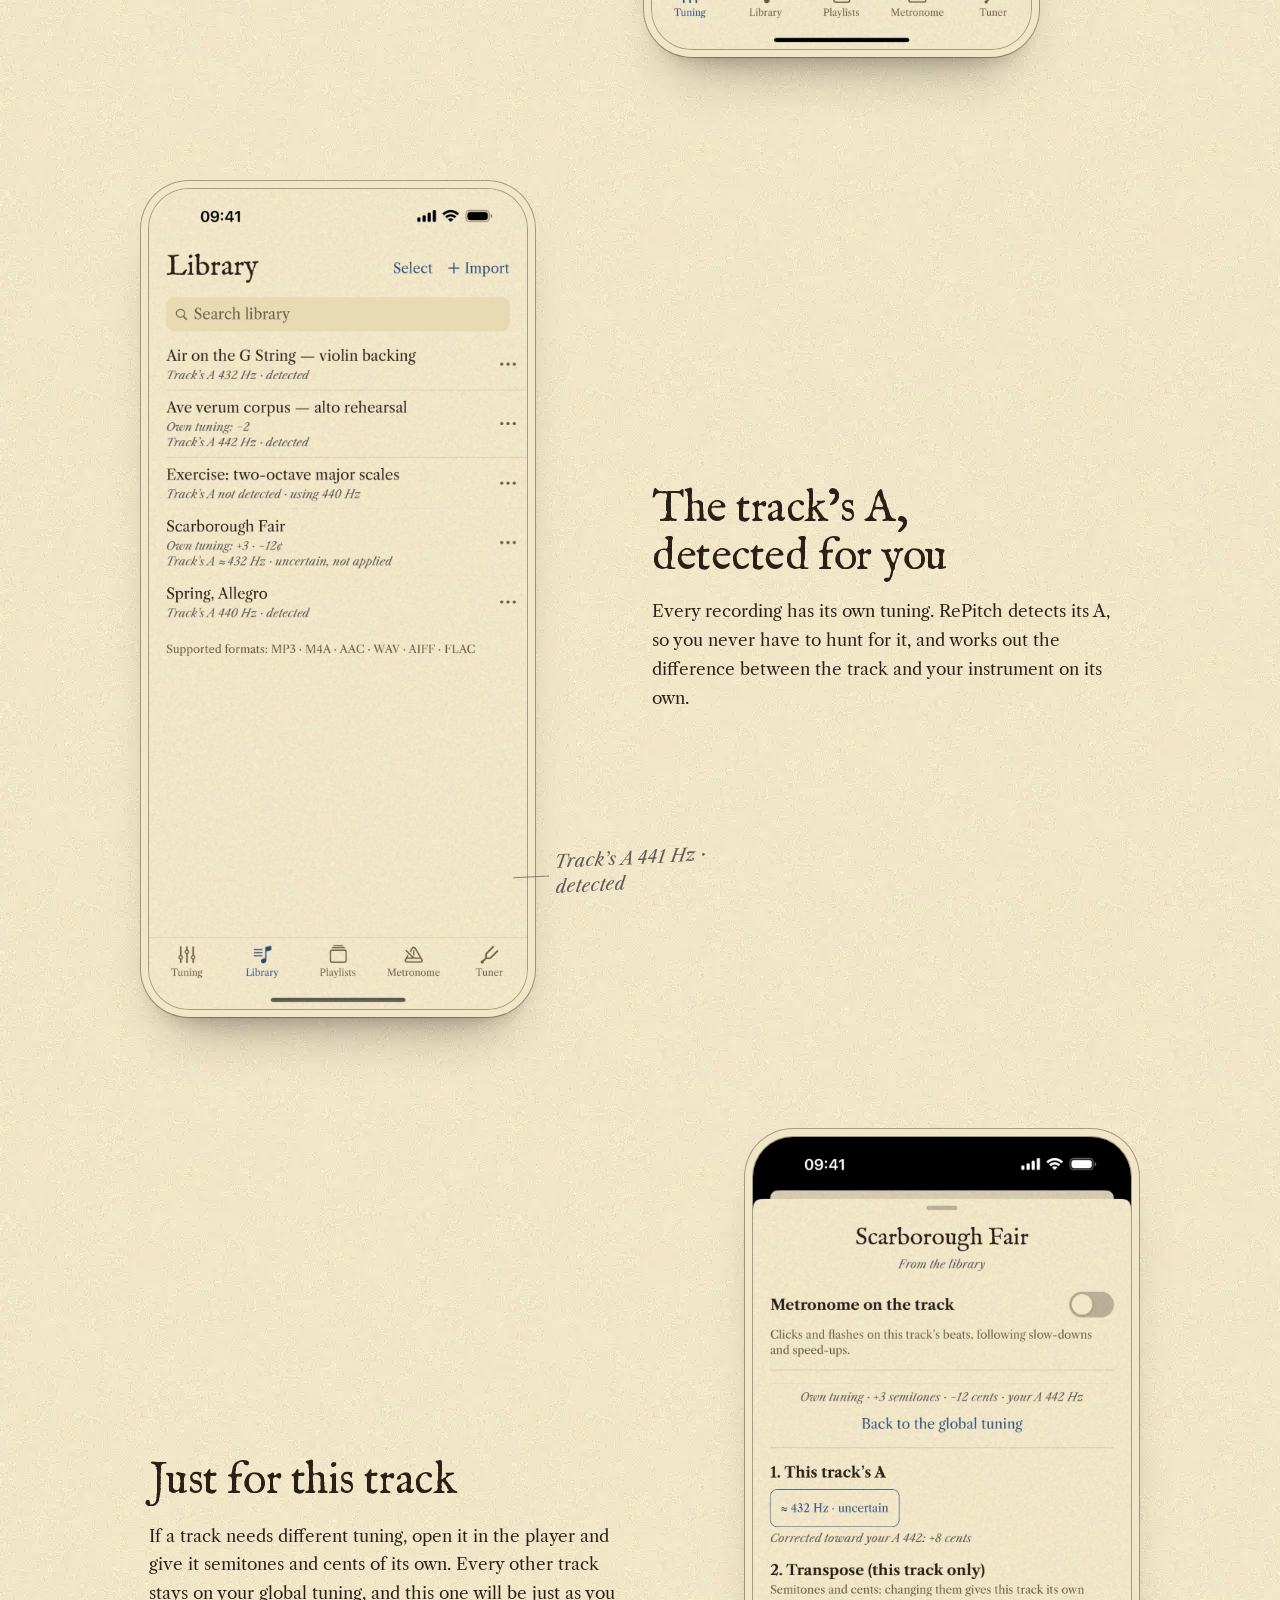
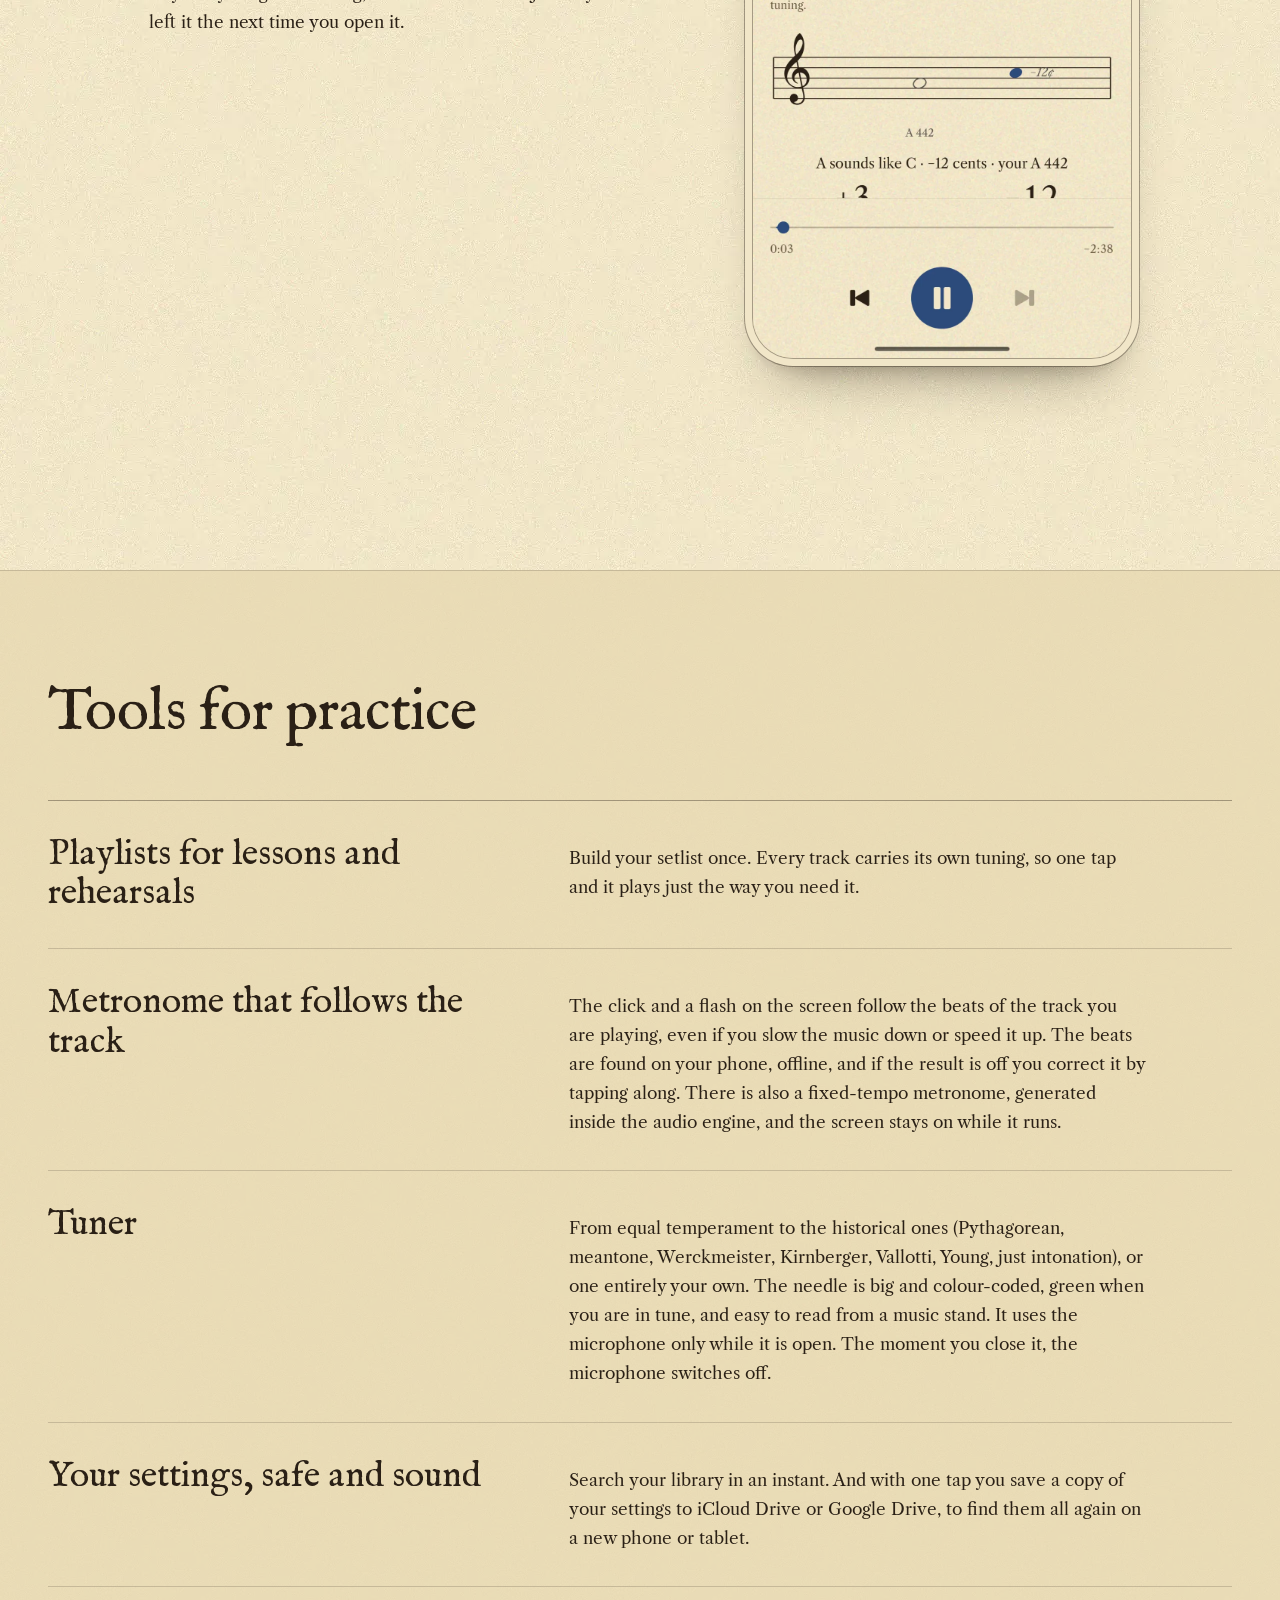
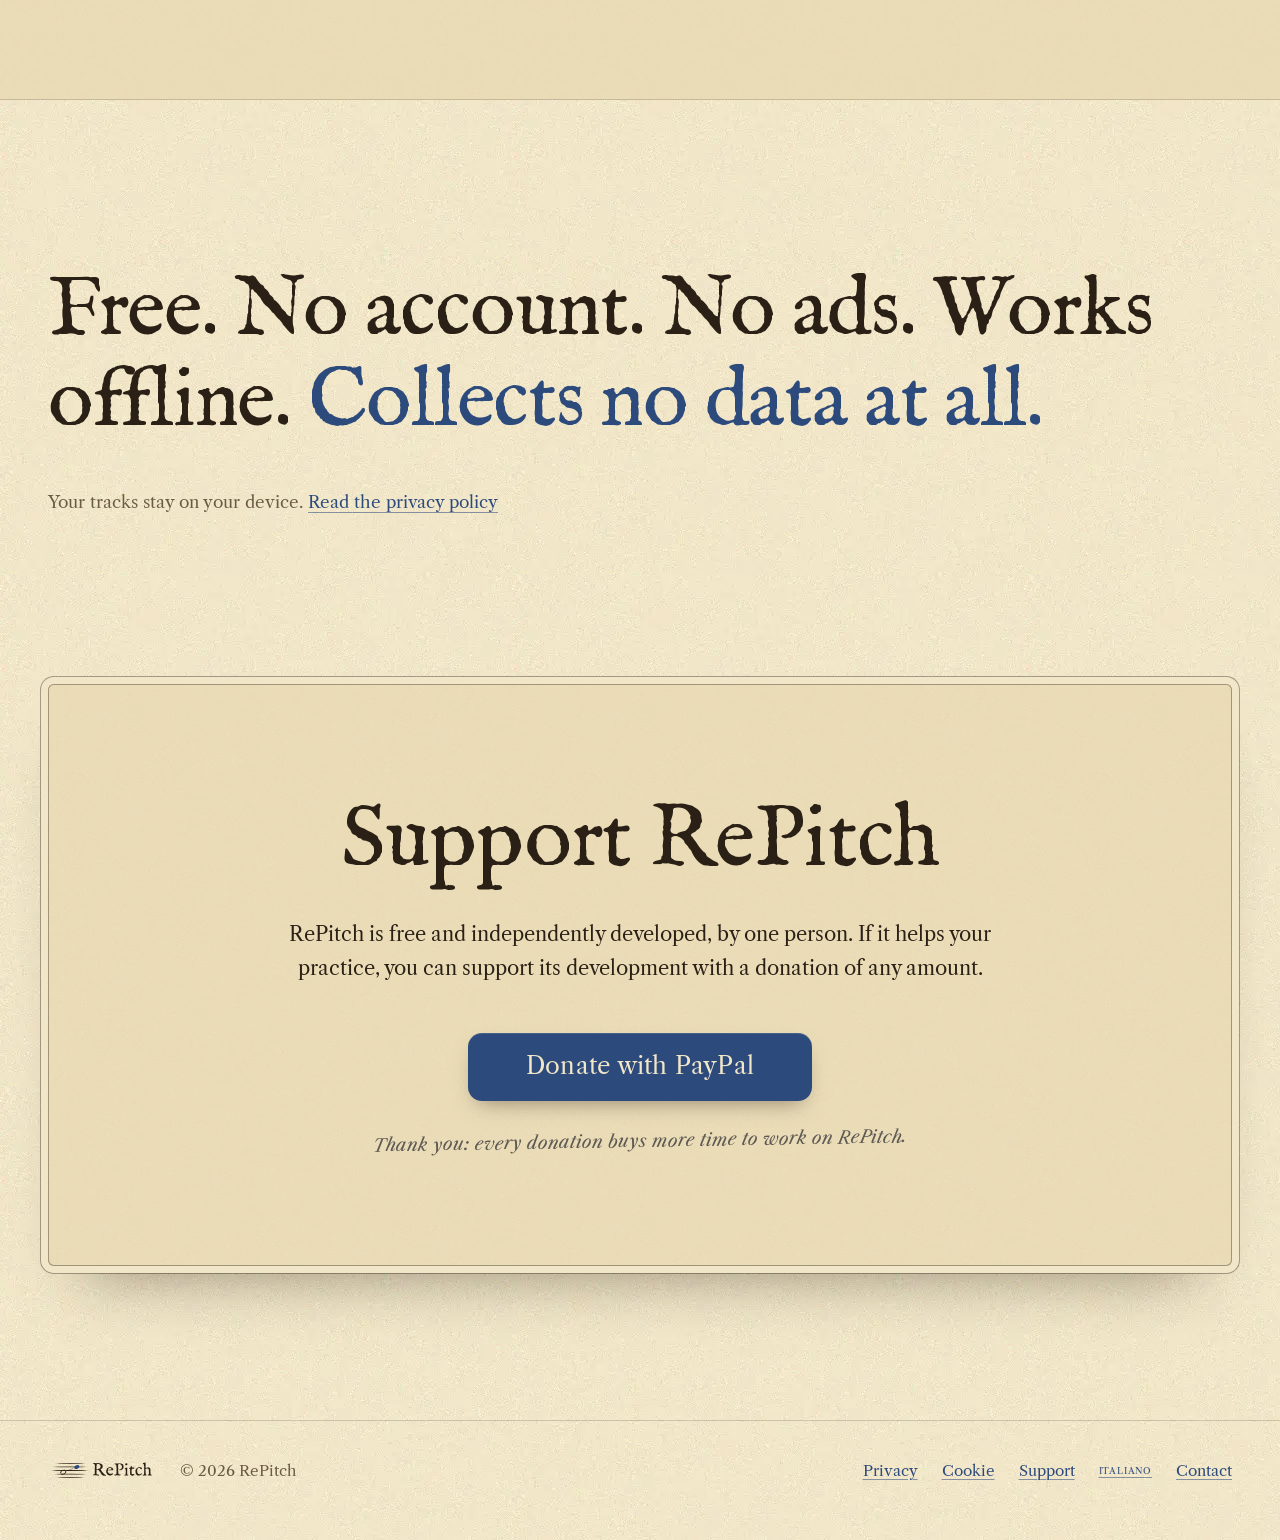
==== commit e9ec0952: "L'app Android è pubblicata sul Play Store: sostituito il link beta e rimossa la sezione beta testing" ====
--- a/en/index.html
+++ b/en/index.html
@@ -4,7 +4,7 @@
 <meta charset="utf-8">
 <meta name="viewport" content="width=device-width, initial-scale=1">
 <title>RePitch — Every track at your A</title>
-<meta name="description" content="RePitch re-tunes your own recordings in real time, without touching the tempo. A free app for iPhone and iPad, no account needed. Now in open testing on Android.">
+<meta name="description" content="RePitch re-tunes your own recordings in real time, without touching the tempo. A free app for iPhone, iPad and Android, no account needed.">
 <meta name="theme-color" content="#F1E6C8" media="(prefers-color-scheme: light)">
 <meta name="theme-color" content="#1B1510" media="(prefers-color-scheme: dark)">
 <meta name="color-scheme" content="light dark">
@@ -17,7 +17,7 @@
 <meta property="og:locale:alternate" content="it_IT">
 <meta property="og:url" content="https://re-pitch.it/en/">
 <meta property="og:title" content="RePitch — Every track at your A">
-<meta property="og:description" content="Re-tune your recordings to your instrument in real time, without touching the tempo. Free on the App Store, now in open testing on Android.">
+<meta property="og:description" content="Re-tune your recordings to your instrument in real time, without touching the tempo. Free on the App Store and Google Play.">
 <meta property="og:image" content="https://re-pitch.it/assets/social/og-image-en.jpg">
 <meta property="og:image:secure_url" content="https://re-pitch.it/assets/social/og-image-en.jpg">
 <meta property="og:image:type" content="image/jpeg">
@@ -26,7 +26,7 @@
 <meta property="og:image:alt" content="Every track at your A — RePitch, the app that re-tunes your recordings">
 <meta name="twitter:card" content="summary_large_image">
 <meta name="twitter:title" content="RePitch — Every track at your A">
-<meta name="twitter:description" content="Re-tune your recordings to your instrument in real time, without touching the tempo. Free on the App Store, now in open testing on Android.">
+<meta name="twitter:description" content="Re-tune your recordings to your instrument in real time, without touching the tempo. Free on the App Store and Google Play.">
 <meta name="twitter:image" content="https://re-pitch.it/assets/social/og-image-en.jpg">
 <meta name="twitter:image:alt" content="Every track at your A — RePitch, the app that re-tunes your recordings">
 
@@ -86,8 +86,8 @@
         <span class="badge-small">Download on the App Store</span>
         <span class="badge-big">iPhone and iPad</span>
       </a>
-      <a class="badge badge-link" href="#android">
-        <span class="badge-small">Open test, everyone welcome</span>
+      <a class="badge badge-link" href="https://play.google.com/store/apps/details?id=it.repitch.RePitch" rel="noopener">
+        <span class="badge-small">Get it on Google Play</span>
         <span class="badge-big">Android</span>
       </a>
       <a class="btn btn-solid" href="https://paypal.me/matteofrige459" data-donate rel="noopener">Support the project</a>
@@ -235,23 +235,6 @@
   <h2 id="t-rispetto" class="visually-hidden">How RePitch treats you</h2>
   <p class="respect-big">Free. No account. No ads. Works offline. <span>Collects no data at all.</span></p>
   <p class="respect-small">Your tracks stay on your device. <a href="privacy.html">Read the privacy policy</a></p>
-</section>
-
-<!-- 6. Android -->
-<section id="android" class="beta band" aria-labelledby="t-android">
-  <div class="wrap">
-    <h2 id="t-android" class="section-title">Try RePitch on Android</h2>
-    <p class="beta-lead">The Android version is being tested on Google Play, free and open to everyone. All it takes is two minutes and the phone you use the Play Store on: first you join the testers group, then you download the app.</p>
-    <ol class="beta-steps">
-      <li><strong>Join the testers group.</strong> On your Android phone, tap the button below, sign in with your Google account (the same one you use for the Play Store) and tap “Join group”.
-        <a class="btn btn-solid" href="https://groups.google.com/g/re-pitch" rel="noopener">1. Join the group</a></li>
-      <li><strong>Become a tester.</strong> Come back here, tap the second button, then “Become a tester”.
-        <a class="btn btn-solid" href="https://play.google.com/apps/testing/it.repitch.RePitch" rel="noopener">2. Become a tester on Google Play</a></li>
-      <li><strong>Tap “Download it on Google Play”, then “Install”.</strong> It installs like any other app.</li>
-      <li><strong>If you can, keep it for at least two weeks.</strong> And open it now and then: Google asks for this before releasing it to everyone.</li>
-    </ol>
-    <p class="beta-note">If the Play Store says the app isn’t available, wait a few minutes and try again. If it still doesn’t work, <a href="mailto:info@re-pitch.it" data-contact>write to us</a>.</p>
-  </div>
 </section>
 
 <!-- 7. Support -->
--- a/styles.css
+++ b/styles.css
@@ -226,17 +226,6 @@
 .respect-big span { color: var(--blue); }
 .respect-small { margin-top: clamp(24px, 4vw, 40px); color: var(--sepia); }
 
-/* --- Android in prova --------------------------------------------------------------------------------------- */
-.beta { padding-block: clamp(56px, 9vw, 112px); margin-bottom: clamp(72px, 12vw, 160px); }
-.beta-lead { max-width: 34em; margin-top: 16px; font-size: clamp(1.125rem, 2.2vw, 1.25rem); }
-.beta-steps { list-style: none; counter-reset: passo; margin: clamp(28px, 4vw, 44px) 0; padding: 0; border-top: 1px solid var(--rule); max-width: 44rem; }
-.beta-steps li { counter-increment: passo; position: relative; padding: 18px 0 18px 3em; border-bottom: 1px solid var(--rule-soft); }
-.beta-steps li::before { content: counter(passo); position: absolute; left: 0; top: 14px; font-family: var(--fell); font-size: 2rem; line-height: 1; font-variant-numeric: lining-nums; color: var(--blue); }
-.beta-steps strong { display: block; font-weight: 400; font-size: 1.1em; color: var(--ink); }
-.beta-steps .btn { display: flex; width: fit-content; margin-top: 14px; }
-.beta-note { margin-top: 20px; max-width: 34em; font-style: italic; color: var(--sepia); }
-@media (max-width: 420px) { .beta-steps .btn { width: 100%; padding-inline: 1em; } }
-
 /* --- Sostieni ----------------------------------------------------------------------------------------- */
 .support { padding-block: 0 clamp(72px, 12vw, 160px); }
 .plaque {
